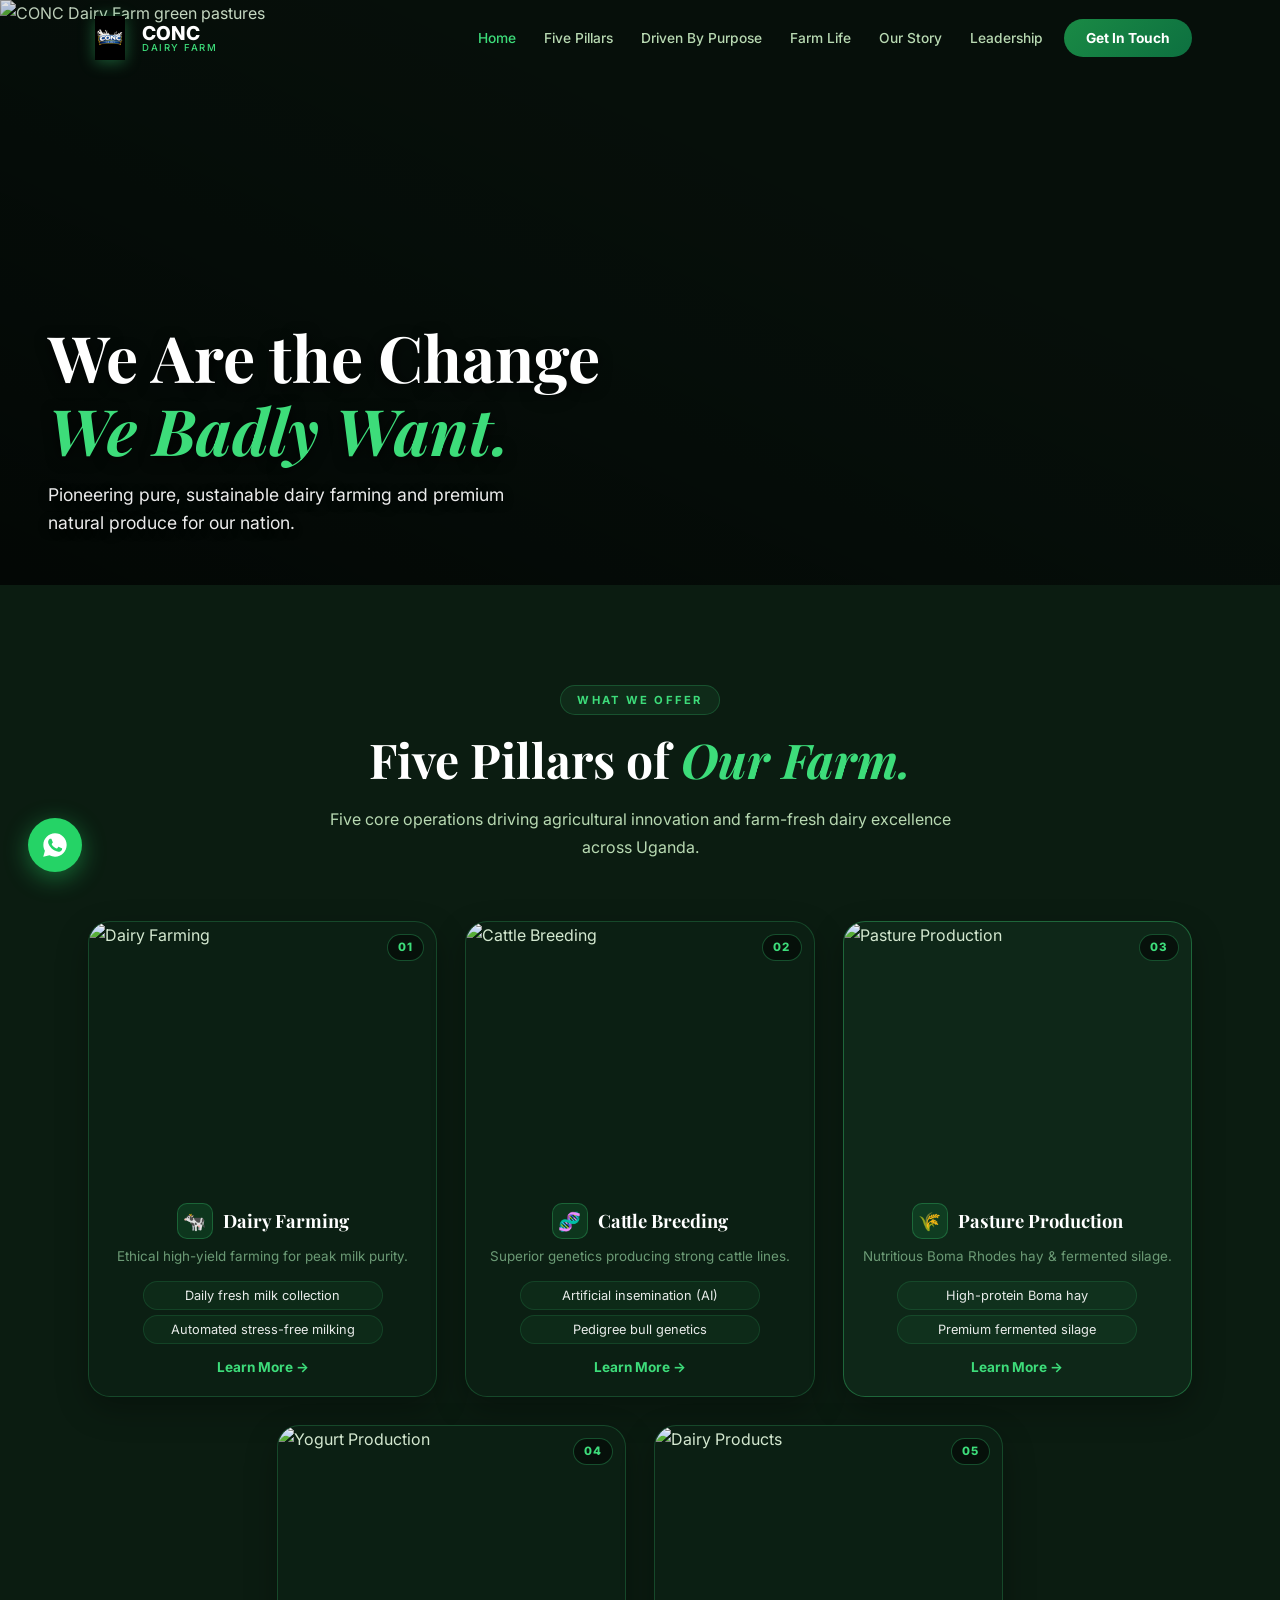
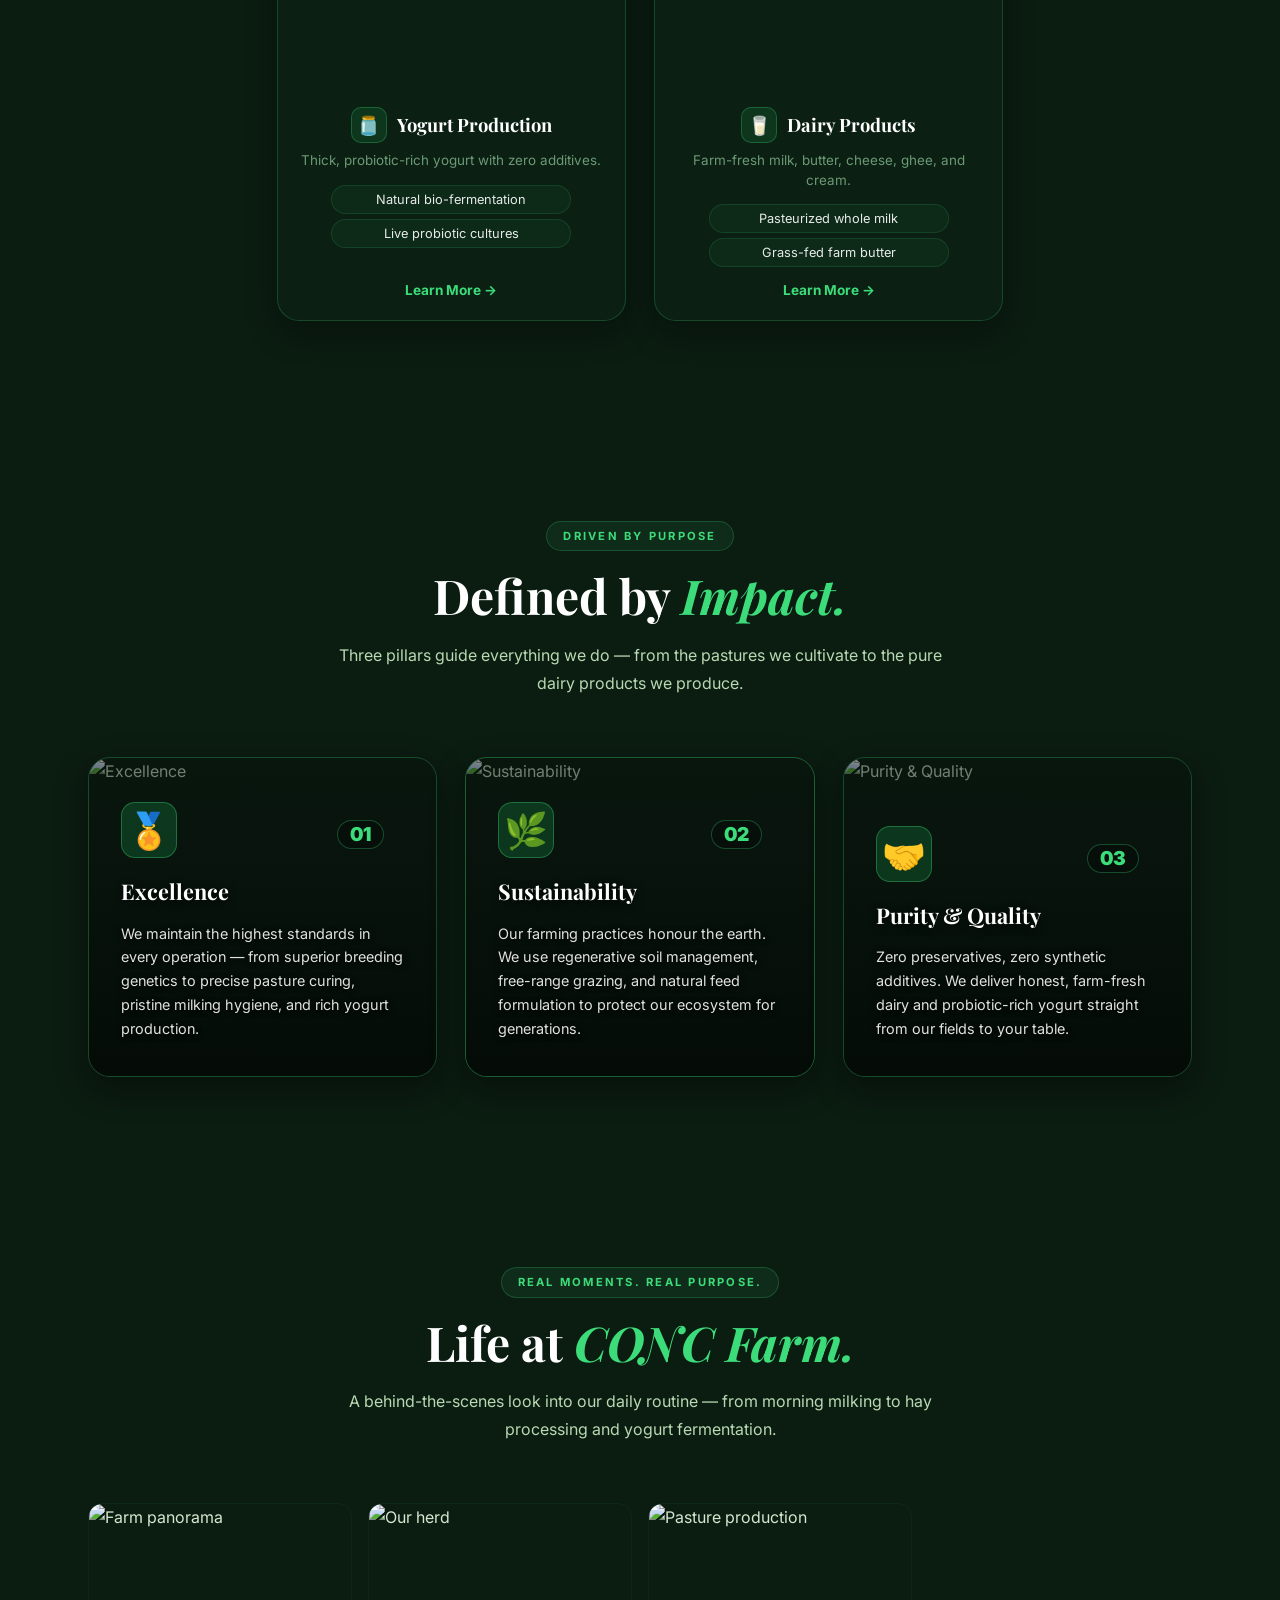
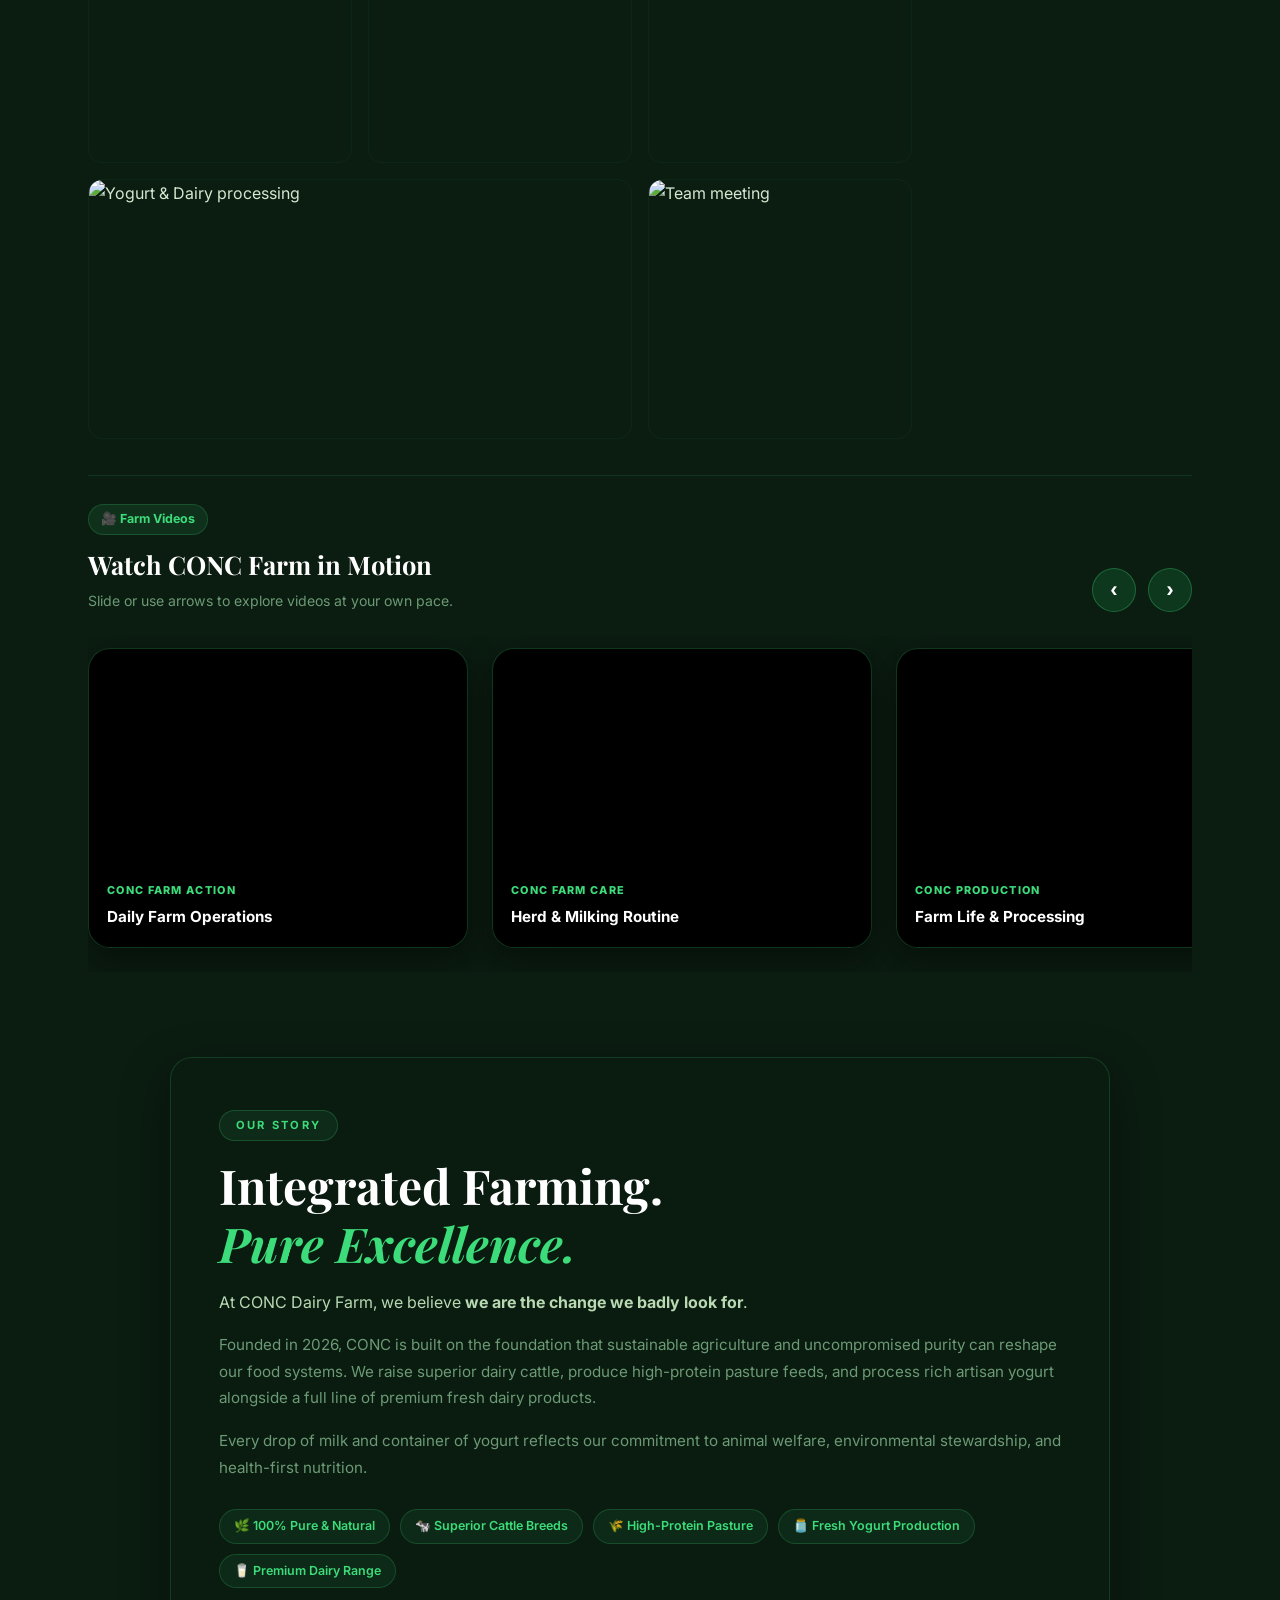
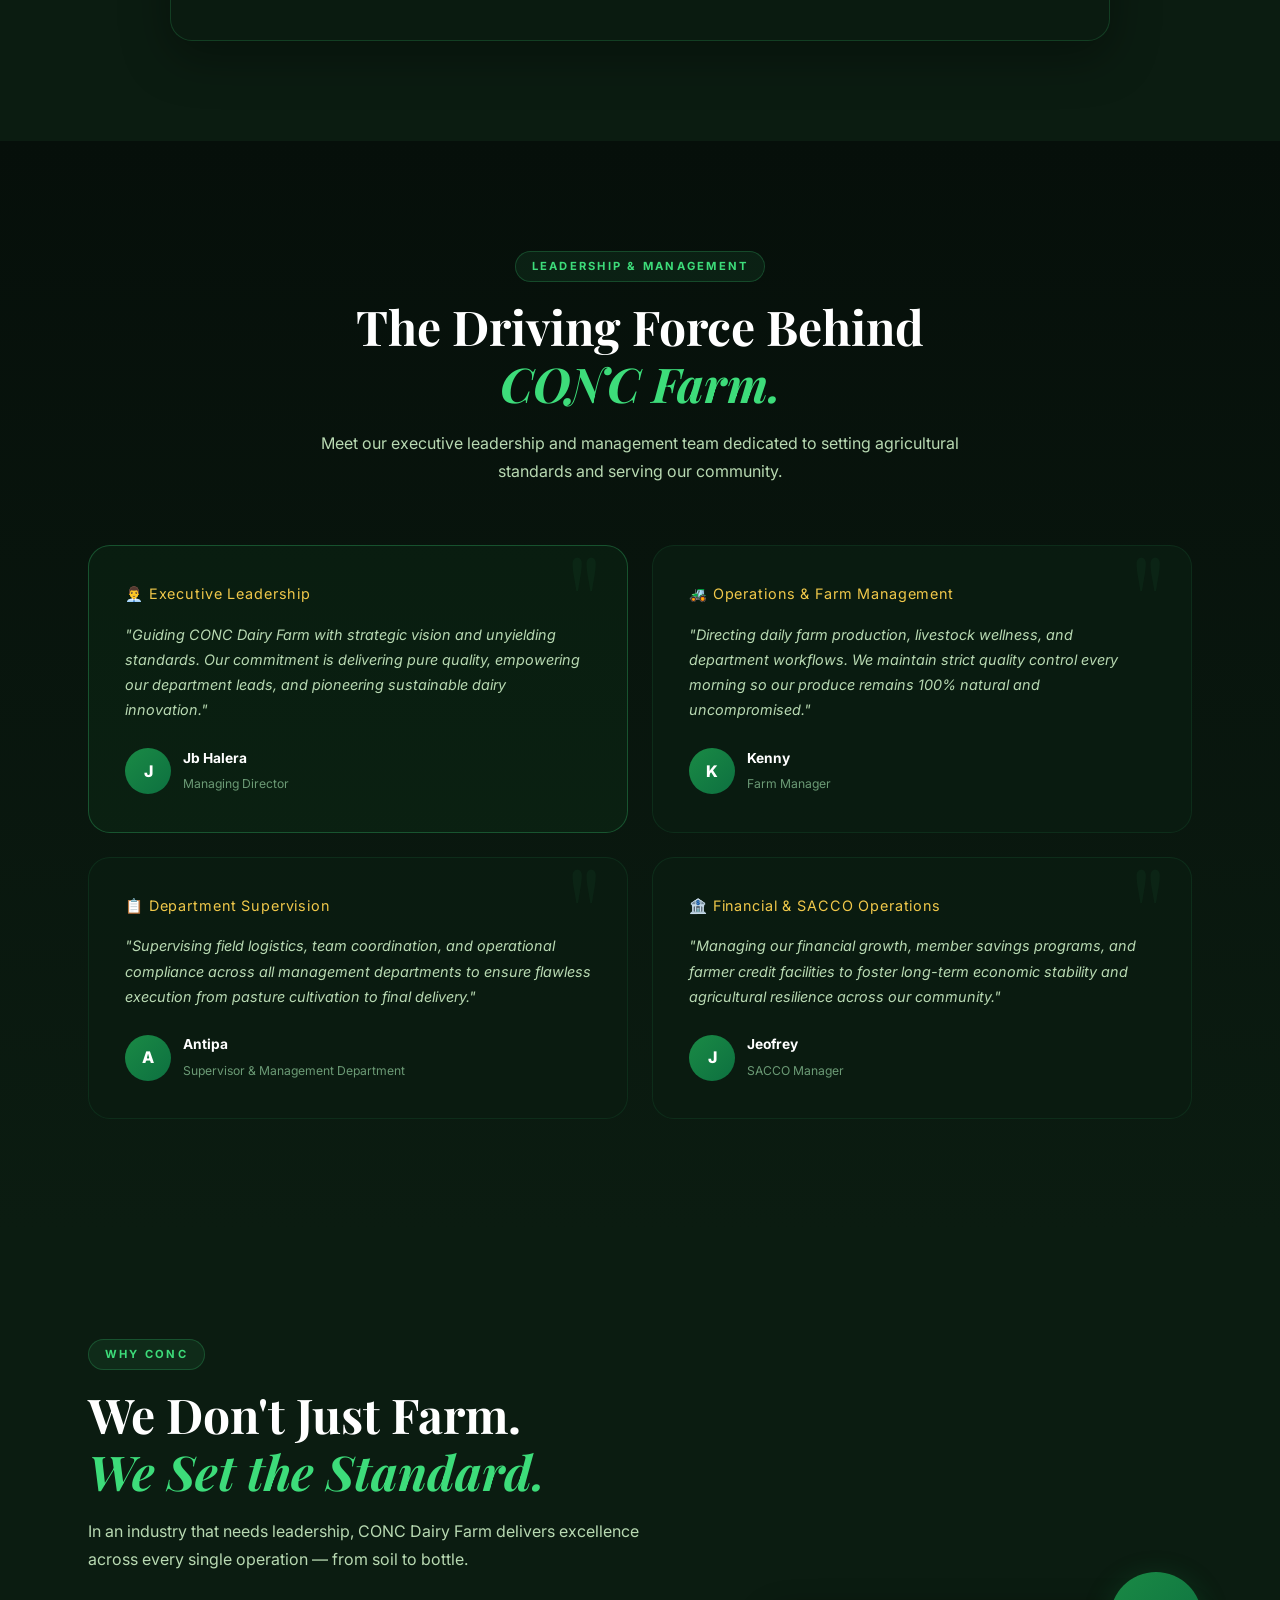
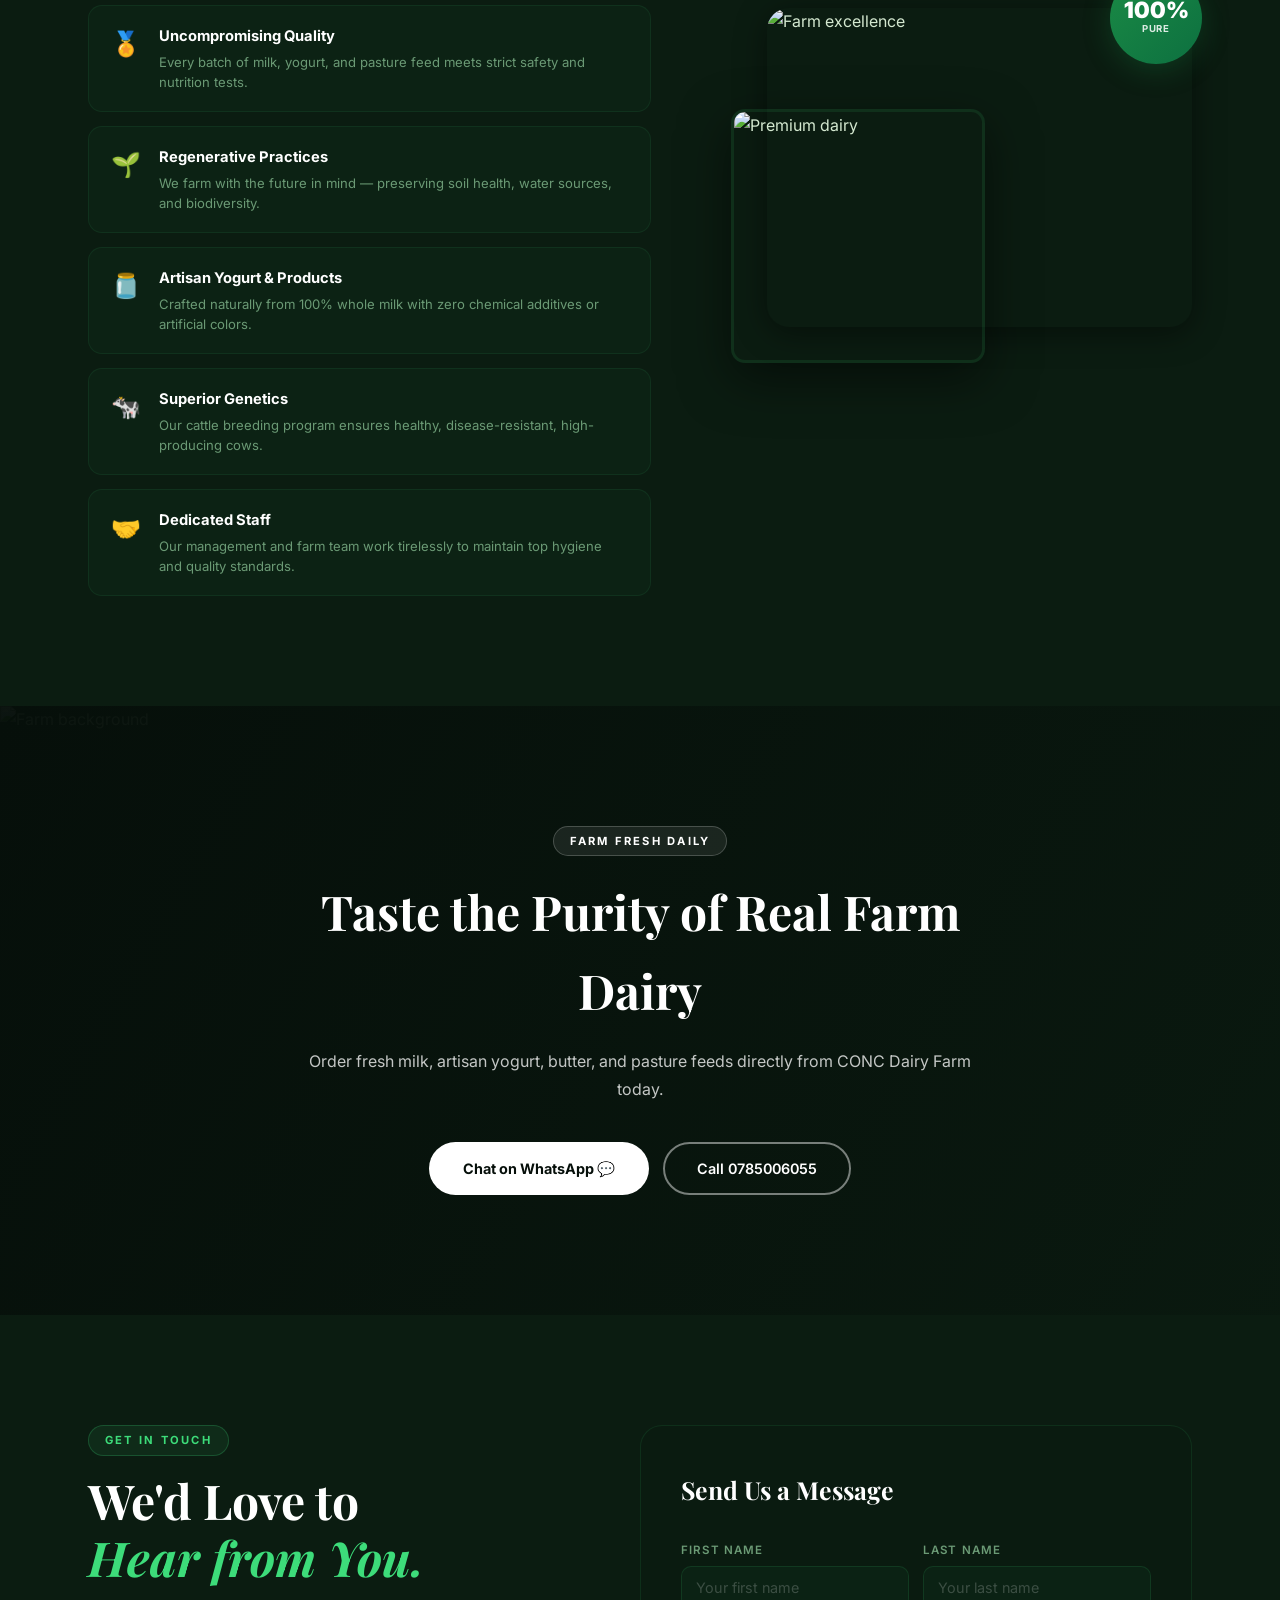
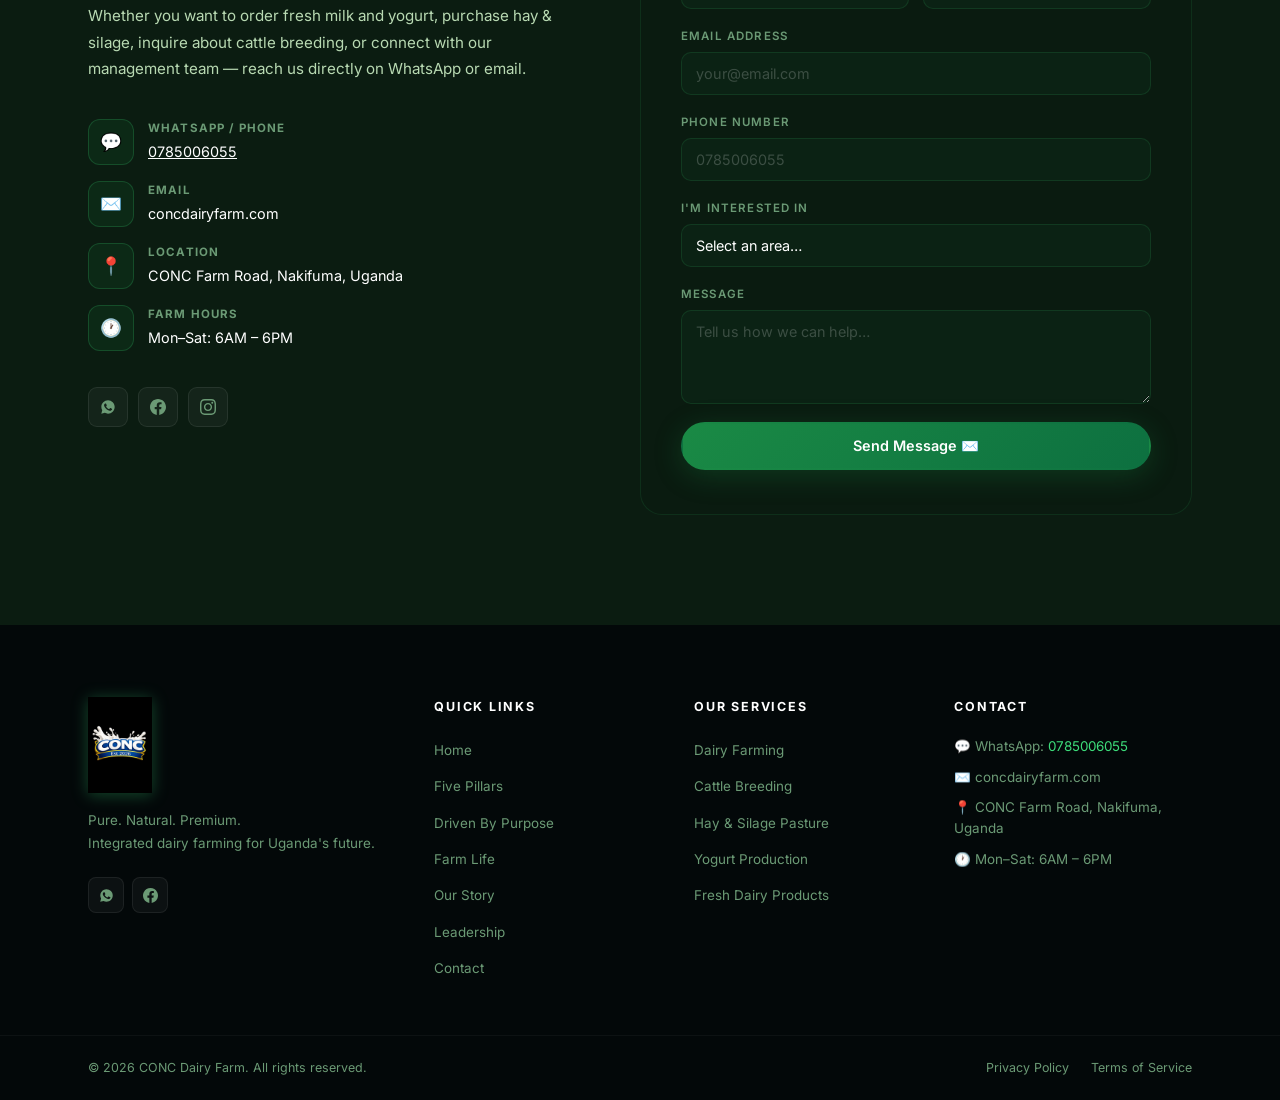
==== index.html @ 183fe00e "chore: optimize SEO metadata, expand structured data, and update favicon configurations" ====
<!DOCTYPE html>
<html lang="en">
<head>
  <meta charset="UTF-8" />
  <meta name="viewport" content="width=device-width, initial-scale=1.0" />
  <title>CONC Dairy Farm Uganda – Official Website | Pure, Natural &amp; Premium Dairy</title>
  <meta name="description" content="Official website of CONC Dairy Farm in Nakifuma, Uganda. Premier integrated dairy farm offering dairy farming, cattle breeding, Boma Rhodes hay &amp; silage pasture production, artisan yogurt, and fresh dairy products." />
  <meta name="keywords" content="CONC dairy farm, official website CONC dairy farm, Uganda dairy farm, cattle breeding Uganda, hay and silage Uganda, Boma Rhodes hay, artisan yogurt Uganda, fresh milk Uganda, Jb Halera, Vet Ken, Nakifuma Uganda" />
  <meta name="author" content="CONC Dairy Farm" />
  <meta name="robots" content="index, follow, max-image-preview:large" />
  <link rel="canonical" href="https://concdairyfarm.com/" />

  <!-- Open Graph / Social Media Preview -->
  <meta property="og:type" content="website" />
  <meta property="og:url" content="https://concdairyfarm.com/" />
  <meta property="og:title" content="CONC Dairy Farm Uganda – Official Website" />
  <meta property="og:description" content="Official website of CONC Dairy Farm in Nakifuma, Uganda. Sustainable dairy farming, cattle breeding, pasture production, artisan yogurt, and fresh dairy products." />
  <meta property="og:image" content="https://i.pinimg.com/1200x/4c/20/47/4c20474cfe87648e34e0ec321bacba11.jpg" />
  <meta property="og:site_name" content="CONC Dairy Farm Official Website" />
  <meta property="og:locale" content="en_US" />

  <!-- Twitter Card Data -->
  <meta name="twitter:card" content="summary_large_image" />
  <meta name="twitter:title" content="CONC Dairy Farm Uganda – Official Website" />
  <meta name="twitter:description" content="Official website of CONC Dairy Farm. Integrated dairy farming, breeding, hay &amp; silage pasture, artisan yogurt, and fresh dairy products in Uganda." />
  <meta name="twitter:image" content="https://i.pinimg.com/1200x/4c/20/47/4c20474cfe87648e34e0ec321bacba11.jpg" />

  <!-- Google Search Favicon Specifications -->
  <link rel="icon" type="image/png" sizes="192x192" href="https://concdairyfarm.com/favicon.png" />
  <link rel="icon" type="image/png" sizes="96x96" href="https://concdairyfarm.com/favicon.png" />
  <link rel="icon" type="image/png" sizes="48x48" href="https://concdairyfarm.com/favicon.png" />
  <link rel="icon" type="image/png" sizes="32x32" href="https://concdairyfarm.com/favicon.png" />
  <link rel="shortcut icon" type="image/png" href="https://concdairyfarm.com/favicon.png" />
  <link rel="apple-touch-icon" sizes="180x180" href="https://concdairyfarm.com/favicon.png" />

  <!-- Fonts & Styles -->
  <link rel="preconnect" href="https://fonts.googleapis.com" />
  <link rel="preconnect" href="https://fonts.gstatic.com" crossorigin />
  <link href="https://fonts.googleapis.com/css2?family=Inter:wght@300;400;500;600;700;800;900&family=Playfair+Display:ital,wght@0,400;0,600;0,700;1,400;1,600&display=swap" rel="stylesheet" />
  <link rel="stylesheet" href="style.css" />

  <!-- Schema.org JSON-LD Structured Data for Google Official Website & Knowledge Graph -->
  <script type="application/ld+json">
  {
    "@context": "https://schema.org",
    "@graph": [
      {
        "@type": "WebSite",
        "@id": "https://concdairyfarm.com/#website",
        "url": "https://concdairyfarm.com/",
        "name": "CONC Dairy Farm Official Website",
        "description": "Official standalone website of CONC Dairy Farm in Nakifuma, Uganda.",
        "publisher": {
          "@id": "https://concdairyfarm.com/#organization"
        }
      },
      {
        "@type": ["LocalBusiness", "AgriculturalBusiness"],
        "@id": "https://concdairyfarm.com/#organization",
        "name": "CONC Dairy Farm",
        "alternateName": ["CONC Farm", "CONC Dairy Farm Uganda"],
        "url": "https://concdairyfarm.com/",
        "logo": "https://concdairyfarm.com/favicon.png",
        "image": "https://i.pinimg.com/1200x/4c/20/47/4c20474cfe87648e34e0ec321bacba11.jpg",
        "telephone": "+256785006055",
        "email": "hello@concdairyfarm.com",
        "priceRange": "$$",
        "address": {
          "@type": "PostalAddress",
          "streetAddress": "CONC Farm Road, Nakifuma",
          "addressLocality": "Nakifuma",
          "addressRegion": "Mukono District",
          "addressCountry": "UG"
        },
        "geo": {
          "@type": "GeoCoordinates",
          "latitude": 0.5489,
          "longitude": 32.7844
        },
        "openingHoursSpecification": {
          "@type": "OpeningHoursSpecification",
          "dayOfWeek": [
            "Monday",
            "Tuesday",
            "Wednesday",
            "Thursday",
            "Friday",
            "Saturday"
          ],
          "opens": "06:00",
          "closes": "18:00"
        },
        "founder": {
          "@type": "Person",
          "name": "Jb Halera",
          "jobTitle": "Managing Director"
        },
        "employee": [
          {
            "@type": "Person",
            "name": "Kenny",
            "jobTitle": "Farm Manager & Lead Vet"
          },
          {
            "@type": "Person",
            "name": "Antipa",
            "jobTitle": "Supervisor & Management Department"
          },
          {
            "@type": "Person",
            "name": "Jeofrey",
            "jobTitle": "SACCO Manager"
          }
        ],
        "sameAs": [
          "https://wa.me/256785006055",
          "https://www.tiktok.com/@mrjbhalera"
        ],
        "description": "Official standalone website of CONC Dairy Farm in Nakifuma, Uganda. Offering dairy farming, cattle breeding, hay & silage pasture production, artisan yogurt production, and fresh dairy products."
      }
    ]
  }
  </script>

  <!-- Google Video Indexing Schema (VideoObject) -->
  <script type="application/ld+json">
  [
    {
      "@context": "https://schema.org",
      "@type": "VideoObject",
      "name": "CONC Dairy Farm Daily Operations",
      "description": "Watch live daily dairy farming, cattle milking, and pasture management at CONC Dairy Farm in Nakifuma, Uganda.",
      "thumbnailUrl": "https://i.pinimg.com/1200x/37/69/eb/3769eb4de21694bea4da4c54123359ff.jpg",
      "uploadDate": "2026-08-13T12:00:00+03:00",
      "contentUrl": "https://concdairyfarm.com/WhatsApp%20Video%202026-08-13%20at%203.50.42%20PM.mp4",
      "embedUrl": "https://concdairyfarm.com/#video-1",
      "publisher": {
        "@type": "Organization",
        "name": "CONC Dairy Farm",
        "logo": {
          "@type": "ImageObject",
          "url": "https://concdairyfarm.com/favicon.png"
        }
      }
    },
    {
      "@context": "https://schema.org",
      "@type": "VideoObject",
      "name": "CONC Dairy Farm Cattle Herd & Care",
      "description": "Cattle breeding, feeding routines, and animal health management live video at CONC Dairy Farm.",
      "thumbnailUrl": "https://i.pinimg.com/736x/65/21/c0/6521c05c369041906648e9a3425e6ad6.jpg",
      "uploadDate": "2026-08-13T12:00:00+03:00",
      "contentUrl": "https://concdairyfarm.com/WhatsApp%20Video%202026-08-13%20at%203.50.42%20PM%20(1).mp4",
      "embedUrl": "https://concdairyfarm.com/#video-2",
      "publisher": {
        "@type": "Organization",
        "name": "CONC Dairy Farm",
        "logo": {
          "@type": "ImageObject",
          "url": "https://concdairyfarm.com/favicon.png"
        }
      }
    },
    {
      "@context": "https://schema.org",
      "@type": "VideoObject",
      "name": "CONC Farm Life & Yogurt Processing",
      "description": "Fresh milk processing and artisan yogurt production video at CONC Dairy Farm.",
      "thumbnailUrl": "https://i.pinimg.com/1200x/96/69/89/966989c495b5a1953b71c80d98a94a0c.jpg",
      "uploadDate": "2026-08-13T12:00:00+03:00",
      "contentUrl": "https://concdairyfarm.com/WhatsApp%20Video%202026-08-13%20at%203.55.37%20PM.mp4",
      "embedUrl": "https://concdairyfarm.com/#video-3",
      "publisher": {
        "@type": "Organization",
        "name": "CONC Dairy Farm",
        "logo": {
          "@type": "ImageObject",
          "url": "https://concdairyfarm.com/favicon.png"
        }
      }
    }
  ]
  </script>
</head>
<body>

  <!-- ======================================================
       NAVIGATION
       ====================================================== -->
  <nav class="navbar" id="navbar">
    <div class="nav-wrap">
      <a href="#home" class="nav-brand" id="nav-logo">
        <img src="favicon.png" alt="CONC Dairy Farm Logo" />
        <div class="nav-brand-text">
          <span class="nav-brand-name">CONC</span>
          <span class="nav-brand-sub">Dairy Farm</span>
        </div>
      </a>
      <div class="nav-menu" id="nav-menu">
        <a href="#home"       class="nav-link" id="nav-home">Home</a>
        <a href="#services"   class="nav-link" id="nav-services">Five Pillars</a>
        <a href="#mission"    class="nav-link" id="nav-mission">Driven By Purpose</a>
        <a href="#activities" class="nav-link" id="nav-activities">Farm Life</a>
        <a href="#about"      class="nav-link" id="nav-about">Our Story</a>
        <a href="#team"       class="nav-link" id="nav-team">Leadership</a>
        <a href="#contact"    class="nav-link nav-cta" id="nav-contact">Get In Touch</a>
      </div>
      <button class="hamburger" id="hamburger" aria-label="Toggle menu">
        <span></span><span></span><span></span>
      </button>
    </div>
  </nav>

  <!-- ======================================================
       HERO – Single Clear Image
       ====================================================== -->
  <section class="hero" id="home">
    <img class="c-img" src="https://i.pinimg.com/1200x/4c/20/47/4c20474cfe87648e34e0ec321bacba11.jpg" alt="CONC Dairy Farm green pastures" />
    <div class="c-overlay"></div>
    <div class="c-content">
      <h1 class="c-title">We Are the Change<br /><em>We Badly Want.</em></h1>
      <p class="c-sub">Pioneering pure, sustainable dairy farming and premium natural produce for our nation.</p>
    </div>
  </section>

  <!-- ======================================================
       1. FIVE PILLARS OF OUR FARM (Services - Concise Words)
       ====================================================== -->
  <section class="services-sec" id="services">
    <div class="container">
      <div class="sec-header fade-in">
        <span class="tag">What We Offer</span>
        <h2 class="h2">Five Pillars of <em>Our Farm.</em></h2>
        <p class="lead">Five core operations driving agricultural innovation and farm-fresh dairy excellence across Uganda.</p>
      </div>
      <div class="services-grid">

        <!-- Service 1: Dairy Farming -->
        <div class="srv-card fade-in d1" id="srv-dairy">
          <div class="card-img-header">
            <img src="https://i.pinimg.com/1200x/37/69/eb/3769eb4de21694bea4da4c54123359ff.jpg" alt="Dairy Farming" />
            <span class="srv-num-badge">01</span>
          </div>
          <div class="card-body-content">
            <div class="srv-header">
              <div class="srv-icon-wrap"><span class="srv-icon">🐄</span></div>
              <h3>Dairy Farming</h3>
            </div>
            <p>Ethical high-yield farming for peak milk purity.</p>
            <ul class="srv-list">
              <li>Daily fresh milk collection</li>
              <li>Automated stress-free milking</li>
            </ul>
            <a href="#contact" class="srv-link" id="srv-dairy-link">Learn More →</a>
          </div>
        </div>

        <!-- Service 2: Breeding -->
        <div class="srv-card fade-in d2" id="srv-breeding">
          <div class="card-img-header">
            <img src="https://i.pinimg.com/736x/65/21/c0/6521c05c369041906648e9a3425e6ad6.jpg" alt="Cattle Breeding" />
            <span class="srv-num-badge">02</span>
          </div>
          <div class="card-body-content">
            <div class="srv-header">
              <div class="srv-icon-wrap"><span class="srv-icon">🧬</span></div>
              <h3>Cattle Breeding</h3>
            </div>
            <p>Superior genetics producing strong cattle lines.</p>
            <ul class="srv-list">
              <li>Artificial insemination (AI)</li>
              <li>Pedigree bull genetics</li>
            </ul>
            <a href="#contact" class="srv-link" id="srv-breed-link">Learn More →</a>
          </div>
        </div>

        <!-- Service 3: Pasture (Hay & Silage) -->
        <div class="srv-card feat fade-in d3" id="srv-pasture">
          <div class="card-img-header">
            <img src="https://i.pinimg.com/736x/35/ac/0a/35ac0a91cf0ed41120e57b451a88a6d6.jpg" alt="Pasture Production" />
            <span class="srv-num-badge">03</span>
          </div>
          <div class="card-body-content">
            <div class="srv-header">
              <div class="srv-icon-wrap"><span class="srv-icon">🌾</span></div>
              <h3>Pasture Production</h3>
            </div>
            <p>Nutritious Boma Rhodes hay &amp; fermented silage.</p>
            <ul class="srv-list">
              <li>High-protein Boma hay</li>
              <li>Premium fermented silage</li>
            </ul>
            <a href="#contact" class="srv-link" id="srv-pasture-link">Learn More →</a>
          </div>
        </div>

        <!-- Service 4: Yogurt Production -->
        <div class="srv-card fade-in d4" id="srv-yogurt">
          <div class="card-img-header">
            <img src="https://i.pinimg.com/1200x/96/69/89/966989c495b5a1953b71c80d98a94a0c.jpg" alt="Yogurt Production" />
            <span class="srv-num-badge">04</span>
          </div>
          <div class="card-body-content">
            <div class="srv-header">
              <div class="srv-icon-wrap"><span class="srv-icon">🫙</span></div>
              <h3>Yogurt Production</h3>
            </div>
            <p>Thick, probiotic-rich yogurt with zero additives.</p>
            <ul class="srv-list">
              <li>Natural bio-fermentation</li>
              <li>Live probiotic cultures</li>
            </ul>
            <a href="#contact" class="srv-link" id="srv-yogurt-link">Learn More →</a>
          </div>
        </div>

        <!-- Service 5: Fresh Dairy Products -->
        <div class="srv-card fade-in d5" id="srv-products">
          <div class="card-img-header">
            <img src="https://i.pinimg.com/1200x/25/6e/38/256e383a60e1a51d087cf5a3739f2074.jpg" alt="Dairy Products" />
            <span class="srv-num-badge">05</span>
          </div>
          <div class="card-body-content">
            <div class="srv-header">
              <div class="srv-icon-wrap"><span class="srv-icon">🥛</span></div>
              <h3>Dairy Products</h3>
            </div>
            <p>Farm-fresh milk, butter, cheese, ghee, and cream.</p>
            <ul class="srv-list">
              <li>Pasteurized whole milk</li>
              <li>Grass-fed farm butter</li>
            </ul>
            <a href="#contact" class="srv-link" id="srv-products-link">Learn More →</a>
          </div>
        </div>

      </div>
    </div>
  </section>

  <!-- ======================================================
       2. DRIVEN BY PURPOSE (Mission - Background Images & Clear Text On Them)
       ====================================================== -->
  <section class="mission-sec" id="mission">
    <div class="container">
      <div class="sec-header fade-in">
        <span class="tag">Driven by Purpose</span>
        <h2 class="h2">Defined by <em>Impact.</em></h2>
        <p class="lead">Three pillars guide everything we do — from the pastures we cultivate to the pure dairy products we produce.</p>
      </div>
      <div class="pillars-grid">

        <div class="pillar-card fade-in d1" id="pillar-excellence">
          <img class="card-bg" src="https://i.pinimg.com/1200x/37/69/eb/3769eb4de21694bea4da4c54123359ff.jpg" alt="Excellence" />
          <div class="card-dim"></div>
          <div class="card-body">
            <div class="pillar-num">01</div>
            <div class="pillar-icon">🏅</div>
            <h3>Excellence</h3>
            <p>We maintain the highest standards in every operation — from superior breeding genetics to precise pasture curing, pristine milking hygiene, and rich yogurt production.</p>
          </div>
        </div>

        <div class="pillar-card feat fade-in d2" id="pillar-sustainability">
          <img class="card-bg" src="https://i.pinimg.com/736x/35/ac/0a/35ac0a91cf0ed41120e57b451a88a6d6.jpg" alt="Sustainability" />
          <div class="card-dim"></div>
          <div class="card-body">
            <div class="pillar-num">02</div>
            <div class="pillar-icon">🌿</div>
            <h3>Sustainability</h3>
            <p>Our farming practices honour the earth. We use regenerative soil management, free-range grazing, and natural feed formulation to protect our ecosystem for generations.</p>
          </div>
        </div>

        <div class="pillar-card fade-in d3" id="pillar-community">
          <img class="card-bg" src="https://i.pinimg.com/736x/3f/59/4d/3f594ded713b50be886e5ce18cfc3866.jpg" alt="Purity & Quality" />
          <div class="card-dim"></div>
          <div class="card-body">
            <div class="pillar-num">03</div>
            <div class="pillar-icon">🤝</div>
            <h3>Purity &amp; Quality</h3>
            <p>Zero preservatives, zero synthetic additives. We deliver honest, farm-fresh dairy and probiotic-rich yogurt straight from our fields to your table.</p>
          </div>
        </div>

      </div>
    </div>
  </section>

  <!-- ======================================================
       3. FARM ACTIVITIES & VIDEO CAROUSEL (Life at CONC Dairy Farm)
       ====================================================== -->
  <section class="activities-sec" id="activities">
    <div class="container">
      <div class="sec-header fade-in">
        <span class="tag">Real Moments. Real Purpose.</span>
        <h2 class="h2">Life at <em>CONC Farm.</em></h2>
        <p class="lead">A behind-the-scenes look into our daily routine — from morning milking to hay processing and yogurt fermentation.</p>
      </div>

      <!-- Image Grid -->
      <div class="activities-grid">
        <div class="act-item act-tall fade-in d1" id="act-1">
          <img src="https://i.pinimg.com/1200x/37/69/eb/3769eb4de21694bea4da4c54123359ff.jpg" alt="Farm panorama" />
          <div class="act-over">
            <span class="act-tag">Daily Milking Operations</span>
            <p>Over 150+ cattle milked daily using modern, stress-free milking systems.</p>
          </div>
        </div>

        <div class="act-item fade-in d2" id="act-2">
          <img src="https://i.pinimg.com/736x/65/21/c0/6521c05c369041906648e9a3425e6ad6.jpg" alt="Our herd" />
          <div class="act-over">
            <span class="act-tag">Breeding &amp; Herd Care</span>
            <p>Selective breeding that improves milk yields across every generation.</p>
          </div>
        </div>

        <div class="act-item fade-in d3" id="act-3">
          <img src="https://i.pinimg.com/736x/35/ac/0a/35ac0a91cf0ed41120e57b451a88a6d6.jpg" alt="Pasture production" />
          <div class="act-over">
            <span class="act-tag">Hay &amp; Silage Harvest</span>
            <p>Seasonal harvesting and baling of high-protein pasture feeds.</p>
          </div>
        </div>

        <div class="act-item act-wide fade-in d4" id="act-4">
          <img src="https://i.pinimg.com/736x/3f/59/4d/3f594ded713b50be886e5ce18cfc3866.jpg" alt="Yogurt & Dairy processing" />
          <div class="act-over">
            <span class="act-tag">Yogurt &amp; Dairy Processing</span>
            <p>Artisan bio-fermentation and strict quality control for all our dairy products.</p>
          </div>
        </div>

        <div class="act-item fade-in d2" id="act-5">
          <img src="https://i.pinimg.com/1200x/c9/03/cf/c903cf0d105d1bcf38bfa5fb323274df.jpg" alt="Team meeting" />
          <div class="act-over">
            <span class="act-tag">Farm Staff Routine</span>
            <p>Our dedicated team collaborating daily to maintain world-class standards.</p>
          </div>
        </div>
      </div>

      <!-- Sideways Video Carousel (Manual Slide & Arrow Buttons) -->
      <div class="video-carousel-wrap fade-in">
        <div class="v-sec-header">
          <div>
            <span class="v-tag">🎥 Farm Videos</span>
            <h3 class="v-title">Watch CONC Farm in Motion</h3>
            <p class="v-sub">Slide or use arrows to explore videos at your own pace.</p>
          </div>
          <div class="v-nav-btns">
            <button class="v-nav-btn" id="v-prev-btn" aria-label="Previous video">‹</button>
            <button class="v-nav-btn" id="v-next-btn" aria-label="Next video">›</button>
          </div>
        </div>
        
        <div class="video-track-container" id="video-track-container">
          <div class="video-track" id="video-track">
            
            <div class="v-card" id="video-1" itemscope itemtype="https://schema.org/VideoObject">
              <meta itemprop="name" content="CONC Dairy Farm Daily Operations" />
              <meta itemprop="description" content="Watch live daily dairy farming, cattle milking, and pasture management at CONC Dairy Farm in Nakifuma, Uganda." />
              <meta itemprop="uploadDate" content="2026-08-13T12:00:00+03:00" />
              <meta itemprop="thumbnailUrl" content="https://i.pinimg.com/1200x/37/69/eb/3769eb4de21694bea4da4c54123359ff.jpg" />
              <meta itemprop="contentUrl" content="https://concdairyfarm.com/WhatsApp%20Video%202026-08-13%20at%203.50.42%20PM.mp4" />
              <video class="farm-video" src="WhatsApp Video 2026-08-13 at 3.50.42 PM.mp4" poster="https://i.pinimg.com/1200x/37/69/eb/3769eb4de21694bea4da4c54123359ff.jpg" autoplay muted loop playsinline preload="auto"></video>
              <div class="v-card-info">
                <span class="v-badge">CONC Farm Action</span>
                <h4 itemprop="name">Daily Farm Operations</h4>
              </div>
            </div>

            <div class="v-card" id="video-2" itemscope itemtype="https://schema.org/VideoObject">
              <meta itemprop="name" content="CONC Dairy Farm Cattle Herd &amp; Care" />
              <meta itemprop="description" content="Cattle breeding, feeding routines, and animal care live video footage at CONC Dairy Farm." />
              <meta itemprop="uploadDate" content="2026-08-13T12:00:00+03:00" />
              <meta itemprop="thumbnailUrl" content="https://i.pinimg.com/736x/65/21/c0/6521c05c369041906648e9a3425e6ad6.jpg" />
              <meta itemprop="contentUrl" content="https://concdairyfarm.com/WhatsApp%20Video%202026-08-13%20at%203.50.42%20PM%20(1).mp4" />
              <video class="farm-video" src="WhatsApp Video 2026-08-13 at 3.50.42 PM (1).mp4" poster="https://i.pinimg.com/736x/65/21/c0/6521c05c369041906648e9a3425e6ad6.jpg" autoplay muted loop playsinline preload="auto"></video>
              <div class="v-card-info">
                <span class="v-badge">CONC Farm Care</span>
                <h4 itemprop="name">Herd &amp; Milking Routine</h4>
              </div>
            </div>

            <div class="v-card" id="video-3" itemscope itemtype="https://schema.org/VideoObject">
              <meta itemprop="name" content="CONC Farm Life &amp; Yogurt Processing" />
              <meta itemprop="description" content="Fresh milk processing and artisan yogurt production video at CONC Dairy Farm." />
              <meta itemprop="uploadDate" content="2026-08-13T12:00:00+03:00" />
              <meta itemprop="thumbnailUrl" content="https://i.pinimg.com/1200x/96/69/89/966989c495b5a1953b71c80d98a94a0c.jpg" />
              <meta itemprop="contentUrl" content="https://concdairyfarm.com/WhatsApp%20Video%202026-08-13%20at%203.55.37%20PM.mp4" />
              <video class="farm-video" src="WhatsApp Video 2026-08-13 at 3.55.37 PM.mp4" poster="https://i.pinimg.com/1200x/96/69/89/966989c495b5a1953b71c80d98a94a0c.jpg" autoplay muted loop playsinline preload="auto"></video>
              <div class="v-card-info">
                <span class="v-badge">CONC Production</span>
                <h4 itemprop="name">Farm Life &amp; Processing</h4>
              </div>
            </div>

          </div>
        </div>
      </div>

    </div>
  </section>

  <!-- ======================================================
       4. OUR STORY (Placed directly before Leadership Articles)
       ====================================================== -->
  <section class="about" id="about">
    <div class="container">
      <div class="about-card-wrap fade-in">
        <div class="about-text-full">
          <span class="tag">Our Story</span>
          <h2 class="h2">Integrated Farming.<br /><em>Pure Excellence.</em></h2>
          <p class="lead" style="margin-bottom:16px;">At CONC Dairy Farm, we believe <strong>we are the change we badly look for</strong>.</p>
          <p class="about-body muted">Founded in 2026, CONC is built on the foundation that sustainable agriculture and uncompromised purity can reshape our food systems. We raise superior dairy cattle, produce high-protein pasture feeds, and process rich artisan yogurt alongside a full line of premium fresh dairy products.</p>
          <p class="about-body muted" style="margin-top:12px;">Every drop of milk and container of yogurt reflects our commitment to animal welfare, environmental stewardship, and health-first nutrition.</p>
          <div class="pills">
            <span class="pill">🌿 100% Pure &amp; Natural</span>
            <span class="pill">🐄 Superior Cattle Breeds</span>
            <span class="pill">🌾 High-Protein Pasture</span>
            <span class="pill">🫙 Fresh Yogurt Production</span>
            <span class="pill">🥛 Premium Dairy Range</span>
          </div>
        </div>
      </div>
    </div>
  </section>

  <!-- ======================================================
       5. LEADERSHIP & MANAGEMENT SPOTLIGHT (The Articles)
       ====================================================== -->
  <section class="testi-sec" id="team">
    <div class="container">
      <div class="sec-header fade-in">
        <span class="tag">Leadership &amp; Management</span>
        <h2 class="h2">The Driving Force Behind <em>CONC Farm.</em></h2>
        <p class="lead">Meet our executive leadership and management team dedicated to setting agricultural standards and serving our community.</p>
      </div>
      <div class="testi-grid">
        
        <div class="t-card feat fade-in d1" id="tc-1">
          <div class="t-stars">👨‍💼 Executive Leadership</div>
          <p class="t-text">"Guiding CONC Dairy Farm with strategic vision and unyielding standards. Our commitment is delivering pure quality, empowering our department leads, and pioneering sustainable dairy innovation."</p>
          <div class="t-auth">
            <div class="t-av">J</div>
            <div class="t-info"><strong>Jb Halera</strong><span>Managing Director</span></div>
          </div>
        </div>

        <div class="t-card fade-in d2" id="tc-2">
          <div class="t-stars">🚜 Operations &amp; Farm Management</div>
          <p class="t-text">"Directing daily farm production, livestock wellness, and department workflows. We maintain strict quality control every morning so our produce remains 100% natural and uncompromised."</p>
          <div class="t-auth">
            <div class="t-av">K</div>
            <div class="t-info"><strong>Kenny</strong><span>Farm Manager</span></div>
          </div>
        </div>

        <div class="t-card fade-in d3" id="tc-3">
          <div class="t-stars">📋 Department Supervision</div>
          <p class="t-text">"Supervising field logistics, team coordination, and operational compliance across all management departments to ensure flawless execution from pasture cultivation to final delivery."</p>
          <div class="t-auth">
            <div class="t-av">A</div>
            <div class="t-info"><strong>Antipa</strong><span>Supervisor &amp; Management Department</span></div>
          </div>
        </div>

        <div class="t-card fade-in d4" id="tc-4">
          <div class="t-stars">🏦 Financial &amp; SACCO Operations</div>
          <p class="t-text">"Managing our financial growth, member savings programs, and farmer credit facilities to foster long-term economic stability and agricultural resilience across our community."</p>
          <div class="t-auth">
            <div class="t-av">J</div>
            <div class="t-info"><strong>Jeofrey</strong><span>SACCO Manager</span></div>
          </div>
        </div>

      </div>
    </div>
  </section>

  <!-- ======================================================
       6. WHY US
       ====================================================== -->
  <section class="why-sec" id="why">
    <div class="container">
      <div class="why-grid">

        <div class="slide-left" id="why-txt">
          <span class="tag">Why CONC</span>
          <h2 class="h2">We Don't Just Farm.<br /><em>We Set the Standard.</em></h2>
          <p class="lead">In an industry that needs leadership, CONC Dairy Farm delivers excellence across every single operation — from soil to bottle.</p>
          <div class="why-points">
            <div class="why-pt" id="wp-1">
              <div class="wp-ico">🏅</div>
              <div class="wp-txt"><h4>Uncompromising Quality</h4><p>Every batch of milk, yogurt, and pasture feed meets strict safety and nutrition tests.</p></div>
            </div>
            <div class="why-pt" id="wp-2">
              <div class="wp-ico">🌱</div>
              <div class="wp-txt"><h4>Regenerative Practices</h4><p>We farm with the future in mind — preserving soil health, water sources, and biodiversity.</p></div>
            </div>
            <div class="why-pt" id="wp-3">
              <div class="wp-ico">🫙</div>
              <div class="wp-txt"><h4>Artisan Yogurt &amp; Products</h4><p>Crafted naturally from 100% whole milk with zero chemical additives or artificial colors.</p></div>
            </div>
            <div class="why-pt" id="wp-4">
              <div class="wp-ico">🐄</div>
              <div class="wp-txt"><h4>Superior Genetics</h4><p>Our cattle breeding program ensures healthy, disease-resistant, high-producing cows.</p></div>
            </div>
            <div class="why-pt" id="wp-5">
              <div class="wp-ico">🤝</div>
              <div class="wp-txt"><h4>Dedicated Staff</h4><p>Our management and farm team work tirelessly to maintain top hygiene and quality standards.</p></div>
            </div>
          </div>
        </div>

        <div class="why-visual slide-right" id="why-vis">
          <div class="wi-badge">
            <span class="num">100%</span>
            <span class="lbl">Pure</span>
          </div>
          <img class="wi-top" src="https://i.pinimg.com/736x/3f/59/4d/3f594ded713b50be886e5ce18cfc3866.jpg" alt="Farm excellence" />
          <img class="wi-bot" src="https://i.pinimg.com/1200x/c9/03/cf/c903cf0d105d1bcf38bfa5fb323274df.jpg" alt="Premium dairy" />
        </div>

      </div>
    </div>
  </section>

  <!-- ======================================================
       7. CTA BANNER
       ====================================================== -->
  <section class="cta-sec" id="cta">
    <div class="cta-bg">
      <img src="https://i.pinimg.com/736x/65/21/c0/6521c05c369041906648e9a3425e6ad6.jpg" alt="Farm background" />
      <div class="cta-dim"></div>
    </div>
    <div class="container">
      <div class="cta-inner fade-in">
        <span class="tag lite">Farm Fresh Daily</span>
        <h2 class="cta-title">Taste the Purity of Real Farm Dairy</h2>
        <p class="cta-sub">Order fresh milk, artisan yogurt, butter, and pasture feeds directly from CONC Dairy Farm today.</p>
        <div class="cta-btns">
          <a href="https://wa.me/256785006055?text=Hello%20CONC%20Dairy%20Farm,%20I%20would%20like%20to%20make%20an%20inquiry." target="_blank" rel="noopener" class="btn btn-white" id="cta-join">Chat on WhatsApp 💬</a>
          <a href="tel:0785006055" class="btn btn-outline-w" id="cta-call">Call 0785006055</a>
        </div>
      </div>
    </div>
  </section>

  <!-- ======================================================
       8. CONTACT
       ====================================================== -->
  <section class="contact-sec" id="contact">
    <div class="container">
      <div class="contact-grid">

        <div class="slide-left" id="contact-info">
          <span class="tag">Get In Touch</span>
          <h2 class="h2">We'd Love to<br /><em>Hear from You.</em></h2>
          <p class="contact-intro">Whether you want to order fresh milk and yogurt, purchase hay &amp; silage, inquire about cattle breeding, or connect with our management team — reach us directly on WhatsApp or email.</p>
          <div class="c-details">
            <div class="c-detail" id="cd-phone">
              <div class="c-ico">💬</div>
              <div class="c-ico-txt">
                <strong>WhatsApp / Phone</strong>
                <span><a href="https://wa.me/256785006055?text=Hello%20CONC%20Dairy%20Farm" target="_blank" rel="noopener" style="color:#fff;text-decoration:underline;">0785006055</a></span>
              </div>
            </div>
            <div class="c-detail" id="cd-email">
              <div class="c-ico">✉️</div>
              <div class="c-ico-txt">
                <strong>Email</strong>
                <span><a href="mailto:hello@concdairyfarm.com" style="color:#fff;">concdairyfarm.com</a></span>
              </div>
            </div>
            <div class="c-detail" id="cd-location">
              <div class="c-ico">📍</div>
              <div class="c-ico-txt"><strong>Location</strong><span>CONC Farm Road, Nakifuma, Uganda</span></div>
            </div>
            <div class="c-detail" id="cd-hours">
              <div class="c-ico">🕐</div>
              <div class="c-ico-txt"><strong>Farm Hours</strong><span>Mon–Sat: 6AM – 6PM</span></div>
            </div>
          </div>
          <div class="socials">
            <a href="https://wa.me/256785006055?text=Hello%20CONC%20Dairy%20Farm" target="_blank" rel="noopener" class="s-link" id="soc-wa" aria-label="WhatsApp">
              <svg viewBox="0 0 24 24" fill="currentColor"><path d="M12.012 2c-5.506 0-9.989 4.478-9.99 9.984 0 1.76.459 3.477 1.332 4.992l-1.415 5.17 5.291-1.387c1.453.792 3.097 1.21 4.777 1.21h.005c5.506 0 9.99-4.478 9.99-9.985 0-2.667-1.039-5.176-2.927-7.062A9.925 9.925 0 0 0 12.012 2zm5.836 14.28c-.244.687-1.228 1.309-1.996 1.472-.527.112-1.214.202-3.528-.756-2.96-1.225-4.864-4.242-5.012-4.44-.147-.197-1.206-1.605-1.206-3.062 0-1.456.762-2.173 1.033-2.467.272-.294.593-.367.791-.367.198 0 .396.002.569.01.184.009.431-.07.674.514.244.588.835 2.039.908 2.186.074.148.123.32.025.516-.098.196-.147.319-.294.491-.148.173-.31.387-.442.521-.148.147-.302.308-.13.603.172.295.766 1.266 1.644 2.048 1.129 1.004 2.081 1.316 2.376 1.463.295.147.468.123.64-.074.173-.197.74-.859.937-1.154.197-.295.394-.246.666-.147.271.098 1.722.812 2.017.959.295.148.492.222.566.345.074.123.074.713-.17 1.401z"/></svg>
            </a>
            <a href="#" class="s-link" id="soc-fb" aria-label="Facebook">
              <svg viewBox="0 0 24 24" fill="currentColor"><path d="M24 12.073c0-6.627-5.373-12-12-12s-12 5.373-12 12c0 5.99 4.388 10.954 10.125 11.854v-8.385H7.078v-3.47h3.047V9.43c0-3.007 1.792-4.669 4.533-4.669 1.312 0 2.686.235 2.686.235v2.953H15.83c-1.491 0-1.956.925-1.956 1.874v2.25h3.328l-.532 3.47h-2.796v8.385C19.612 23.027 24 18.062 24 12.073z"/></svg>
            </a>
            <a href="#" class="s-link" id="soc-ig" aria-label="Instagram">
              <svg viewBox="0 0 24 24" fill="currentColor"><path d="M12 2.163c3.204 0 3.584.012 4.85.07 3.252.148 4.771 1.691 4.919 4.919.058 1.265.069 1.645.069 4.849 0 3.205-.012 3.584-.069 4.849-.149 3.225-1.664 4.771-4.919 4.919-1.266.058-1.644.07-4.85.07-3.204 0-3.584-.012-4.849-.07-3.26-.149-4.771-1.699-4.919-4.92-.058-1.265-.07-1.644-.07-4.849 0-3.204.013-3.583.07-4.849.149-3.227 1.664-4.771 4.919-4.919 1.266-.057 1.645-.069 4.849-.069zm0-2.163c-3.259 0-3.667.014-4.947.072-4.358.2-6.78 2.618-6.98 6.98-.059 1.281-.073 1.689-.073 4.948 0 3.259.014 3.668.072 4.948.2 4.358 2.618 6.78 6.98 6.98 1.281.058 1.689.072 4.948.072 3.259 0 3.668-.014 4.948-.072 4.354-.2 6.782-2.618 6.979-6.98.059-1.28.073-1.689.073-4.948 0-3.259-.014-3.667-.072-4.947-.196-4.354-2.617-6.78-6.979-6.98-1.281-.059-1.69-.073-4.949-.073zm0 5.838c-3.403 0-6.162 2.759-6.162 6.162s2.759 6.163 6.162 6.163 6.162-2.759 6.162-6.163c0-3.403-2.759-6.162-6.162-6.162zm0 10.162c-2.209 0-4-1.79-4-4 0-2.209 1.791-4 4-4s4 1.791 4 4c0 2.21-1.791 4-4 4zm6.406-11.845c-.796 0-1.441.645-1.441 1.44s.645 1.44 1.441 1.44c.795 0 1.439-.645 1.439-1.44s-.644-1.44-1.439-1.44z"/></svg>
            </a>
          </div>
        </div>

        <div class="c-form-wrap slide-right" id="contact-form-wrap">
          <h3 class="c-form-title">Send Us a Message</h3>
          <form id="contact-form" novalidate>
            <div class="f-row">
              <div class="f-group">
                <label for="fname">First Name</label>
                <input type="text" id="fname" name="fname" placeholder="Your first name" required />
              </div>
              <div class="f-group">
                <label for="lname">Last Name</label>
                <input type="text" id="lname" name="lname" placeholder="Your last name" />
              </div>
            </div>
            <div class="f-group">
              <label for="email">Email Address</label>
              <input type="email" id="email" name="email" placeholder="your@email.com" required />
            </div>
            <div class="f-group">
              <label for="phone">Phone Number</label>
              <input type="tel" id="phone" name="phone" placeholder="0785006055" />
            </div>
            <div class="f-group">
              <label for="subject">I'm Interested In</label>
              <select id="subject" name="subject">
                <option value="">Select an area…</option>
                <option value="dairy">Dairy Farming &amp; Fresh Milk</option>
                <option value="breeding">Cattle Breeding Services</option>
                <option value="pasture">Hay &amp; Silage Pasture Supply</option>
                <option value="yogurt">Yogurt Production &amp; Supply</option>
                <option value="products">Dairy Products (Butter, Cheese, Ghee)</option>
                <option value="other">Other Inquiry</option>
              </select>
            </div>
            <div class="f-group">
              <label for="message">Message</label>
              <textarea id="message" name="message" rows="4" placeholder="Tell us how we can help…" required></textarea>
            </div>
            <button type="submit" class="btn btn-green full" id="form-submit-btn">Send Message ✉️</button>
            <div class="f-success" id="form-success">✅ Thank you! We'll be in touch within 24 hours.</div>
          </form>
        </div>

      </div>
    </div>
  </section>

  <!-- ======================================================
       FOOTER
       ====================================================== -->
  <footer class="footer">
    <div class="footer-top">
      <div class="container">
        <div class="f-grid">
          <div class="f-brand">
            <img src="favicon.png" alt="CONC Dairy Farm" />
            <p>Pure. Natural. Premium.<br />Integrated dairy farming for Uganda's future.</p>
            <div class="f-socials">
              <a href="https://wa.me/256785006055?text=Hello%20CONC%20Dairy%20Farm" target="_blank" rel="noopener" aria-label="WhatsApp" id="foot-wa">
                <svg viewBox="0 0 24 24" fill="currentColor"><path d="M12.012 2c-5.506 0-9.989 4.478-9.99 9.984 0 1.76.459 3.477 1.332 4.992l-1.415 5.17 5.291-1.387c1.453.792 3.097 1.21 4.777 1.21h.005c5.506 0 9.99-4.478 9.99-9.985 0-2.667-1.039-5.176-2.927-7.062A9.925 9.925 0 0 0 12.012 2zm5.836 14.28c-.244.687-1.228 1.309-1.996 1.472-.527.112-1.214.202-3.528-.756-2.96-1.225-4.864-4.242-5.012-4.44-.147-.197-1.206-1.605-1.206-3.062 0-1.456.762-2.173 1.033-2.467.272-.294.593-.367.791-.367.198 0 .396.002.569.01.184.009.431-.07.674.514.244.588.835 2.039.908 2.186.074.148.123.32.025.516-.098.196-.147.319-.294.491-.148.173-.31.387-.442.521-.148.147-.302.308-.13.603.172.295.766 1.266 1.644 2.048 1.129 1.004 2.081 1.316 2.376 1.463.295.147.468.123.64-.074.173-.197.74-.859.937-1.154.197-.295.394-.246.666-.147.271.098 1.722.812 2.017.959.295.148.492.222.566.345.074.123.074.713-.17 1.401z"/></svg>
              </a>
              <a href="#" aria-label="Facebook" id="foot-fb">
                <svg viewBox="0 0 24 24" fill="currentColor"><path d="M24 12.073c0-6.627-5.373-12-12-12s-12 5.373-12 12c0 5.99 4.388 10.954 10.125 11.854v-8.385H7.078v-3.47h3.047V9.43c0-3.007 1.792-4.669 4.533-4.669 1.312 0 2.686.235 2.686.235v2.953H15.83c-1.491 0-1.956.925-1.956 1.874v2.25h3.328l-.532 3.47h-2.796v8.385C19.612 23.027 24 18.062 24 12.073z"/></svg>
              </a>
            </div>
          </div>
          <div class="f-col">
            <h4>Quick Links</h4>
            <ul>
              <li><a href="#home">Home</a></li>
              <li><a href="#services">Five Pillars</a></li>
              <li><a href="#mission">Driven By Purpose</a></li>
              <li><a href="#activities">Farm Life</a></li>
              <li><a href="#about">Our Story</a></li>
              <li><a href="#team">Leadership</a></li>
              <li><a href="#contact">Contact</a></li>
            </ul>
          </div>
          <div class="f-col">
            <h4>Our Services</h4>
            <ul>
              <li><a href="#services">Dairy Farming</a></li>
              <li><a href="#services">Cattle Breeding</a></li>
              <li><a href="#services">Hay &amp; Silage Pasture</a></li>
              <li><a href="#services">Yogurt Production</a></li>
              <li><a href="#services">Fresh Dairy Products</a></li>
            </ul>
          </div>
          <div class="f-col">
            <h4>Contact</h4>
            <ul class="plain">
              <li>💬 WhatsApp: <a href="https://wa.me/256785006055?text=Hello%20CONC%20Dairy%20Farm" target="_blank" rel="noopener" style="color:var(--green-glow);">0785006055</a></li>
              <li>✉️ concdairyfarm.com</li>
              <li>📍 CONC Farm Road, Nakifuma, Uganda</li>
              <li>🕐 Mon–Sat: 6AM – 6PM</li>
            </ul>
          </div>
        </div>
      </div>
    </div>
    <div class="footer-bot">
      <div class="container">
        <p>&copy; 2026 CONC Dairy Farm. All rights reserved.</p>
        <div class="f-bot-links">
          <a href="#">Privacy Policy</a>
          <a href="#">Terms of Service</a>
        </div>
      </div>
    </div>
  </footer>

  <!-- Floating WhatsApp Chat Button -->
  <a href="https://wa.me/256785006055?text=Hello%20CONC%20Dairy%20Farm" target="_blank" rel="noopener" class="wa-float" id="wa-float" aria-label="Chat on WhatsApp">
    <svg viewBox="0 0 24 24" fill="currentColor"><path d="M12.012 2c-5.506 0-9.989 4.478-9.99 9.984 0 1.76.459 3.477 1.332 4.992l-1.415 5.17 5.291-1.387c1.453.792 3.097 1.21 4.777 1.21h.005c5.506 0 9.99-4.478 9.99-9.985 0-2.667-1.039-5.176-2.927-7.062A9.925 9.925 0 0 0 12.012 2zm5.836 14.28c-.244.687-1.228 1.309-1.996 1.472-.527.112-1.214.202-3.528-.756-2.96-1.225-4.864-4.242-5.012-4.44-.147-.197-1.206-1.605-1.206-3.062 0-1.456.762-2.173 1.033-2.467.272-.294.593-.367.791-.367.198 0 .396.002.569.01.184.009.431-.07.674.514.244.588.835 2.039.908 2.186.074.148.123.32.025.516-.098.196-.147.319-.294.491-.148.173-.31.387-.442.521-.148.147-.302.308-.13.603.172.295.766 1.266 1.644 2.048 1.129 1.004 2.081 1.316 2.376 1.463.295.147.468.123.64-.074.173-.197.74-.859.937-1.154.197-.295.394-.246.666-.147.271.098 1.722.812 2.017.959.295.148.492.222.566.345.074.123.074.713-.17 1.401z"/></svg>
    <span class="wa-tooltip">Chat with us</span>
  </a>

  <!-- Back to Top -->
  <button class="btt" id="btt" aria-label="Back to top">↑</button>

  <script src="script.js"></script>
</body>
</html>
---- style.css ----
/* ================================================================
   CONC DAIRY FARM – style.css  (v3 – GIMC-inspired redesign)
   ================================================================ */

/* ── Reset ── */
*, *::before, *::after { box-sizing: border-box; margin: 0; padding: 0; }
html { scroll-behavior: smooth; font-size: 16px; }
body {
  font-family: 'Inter', sans-serif;
  background: #060f0a;
  color: #d4e8d0;
  overflow-x: hidden;
  line-height: 1.65;
}
img { display: block; max-width: 100%; }
a  { text-decoration: none; color: inherit; }
ul { list-style: none; }

/* ── CSS Custom Properties ── */
:root {
  --forest:      #060f0a;
  --forest-2:    #0b1c11;
  --forest-3:    #112418;
  --green:       #1a8a45;
  --green-lt:    #2dc26a;
  --green-glow:  #3ddc7a;
  --emerald:     #0d7040;
  --gold:        #d4a827;
  --gold-lt:     #f0c84a;
  --white:       #ffffff;
  --lt:          #b8d9b2;
  --muted:       #6b9a75;
  --radius:      14px;
  --radius-lg:   22px;
  --shadow:      0 6px 32px rgba(0,0,0,0.45);
  --green-shadow: 0 6px 28px rgba(26,138,69,0.28);
  --gold-glow:   0 6px 28px rgba(212,168,39,0.25);
  --ease:        0.3s cubic-bezier(0.4,0,0.2,1);
}

/* ── Utility ── */
.container { max-width: 1160px; margin: 0 auto; padding: 0 28px; }

/* Reveal animations */
.fade-in {
  opacity: 0;
  transform: translateY(36px);
  transition: opacity 0.65s ease, transform 0.65s ease;
}
.fade-in.visible { opacity: 1; transform: translateY(0); }

.slide-left  { opacity: 0; transform: translateX(-36px); transition: opacity 0.65s ease, transform 0.65s ease; }
.slide-right { opacity: 0; transform: translateX( 36px); transition: opacity 0.65s ease, transform 0.65s ease; }
.slide-left.visible, .slide-right.visible { opacity: 1; transform: translateX(0); }

/* Stagger delays */
.d1 { transition-delay: 0.05s; }
.d2 { transition-delay: 0.13s; }
.d3 { transition-delay: 0.21s; }
.d4 { transition-delay: 0.29s; }
.d5 { transition-delay: 0.37s; }
.d6 { transition-delay: 0.45s; }

/* ── Shared section tokens ── */
.tag {
  display: inline-block;
  font-size: 0.7rem;
  font-weight: 700;
  letter-spacing: 0.2em;
  text-transform: uppercase;
  color: var(--green-glow);
  background: rgba(61,220,122,0.08);
  border: 1px solid rgba(61,220,122,0.22);
  padding: 5px 16px;
  border-radius: 999px;
  margin-bottom: 16px;
}
.tag.lite { color: #fff; background: rgba(255,255,255,0.08); border-color: rgba(255,255,255,0.2); }

.h2 {
  font-family: 'Playfair Display', serif;
  font-size: clamp(1.9rem, 3.8vw, 3rem);
  font-weight: 700;
  line-height: 1.2;
  color: var(--white);
  margin-bottom: 16px;
}
.h2 em { font-style: italic; color: var(--green-glow); }

.lead { font-size: 1rem; color: var(--lt); line-height: 1.75; }
.muted { color: var(--muted); font-size: 0.9rem; line-height: 1.72; }

.sec-header { text-align: center; max-width: 640px; margin: 0 auto 60px; }

/* ── Buttons ── */
.btn {
  display: inline-flex; align-items: center; gap: 8px;
  padding: 13px 32px;
  border-radius: 999px;
  font-family: 'Inter', sans-serif;
  font-size: 0.9rem; font-weight: 600;
  border: 2px solid transparent;
  cursor: pointer;
  transition: var(--ease);
}
.btn:hover { transform: translateY(-2px); }
.btn-green  { background: linear-gradient(135deg, var(--green), var(--emerald)); color: #fff; box-shadow: var(--green-shadow); }
.btn-green:hover { box-shadow: 0 10px 32px rgba(26,138,69,0.42); }
.btn-outline { background: transparent; color: var(--white); border-color: rgba(255,255,255,0.4); }
.btn-outline:hover { background: rgba(255,255,255,0.07); border-color: var(--white); }
.btn-white { background: var(--white); color: var(--forest); font-weight: 700; }
.btn-white:hover { background: #d4f0e0; }
.btn-outline-w { background: transparent; color: var(--white); border-color: rgba(255,255,255,0.45); }
.btn-outline-w:hover { background: rgba(255,255,255,0.1); }
.full { width: 100%; justify-content: center; }

/* ================================================================
   NAVBAR
   ================================================================ */
.navbar {
  position: fixed; top: 0; left: 0; right: 0; z-index: 900;
  padding: 16px 0;
  transition: background 0.4s, padding 0.4s, box-shadow 0.4s;
}
.navbar.scrolled {
  background: rgba(6,15,10,0.95);
  backdrop-filter: blur(20px);
  -webkit-backdrop-filter: blur(20px);
  padding: 10px 0;
  box-shadow: 0 2px 24px rgba(0,0,0,0.5);
  border-bottom: 1px solid rgba(61,220,122,0.08);
}
.nav-wrap {
  max-width: 1160px; margin: 0 auto; padding: 0 28px;
  display: flex; align-items: center; justify-content: space-between; gap: 24px;
}
.nav-brand {
  display: flex; align-items: center; gap: 10px; flex-shrink: 0;
}
.nav-brand img { width: 44px; height: 44px; object-fit: contain; filter: drop-shadow(0 2px 8px rgba(61,220,122,0.4)); }
.nav-brand-text { display: flex; flex-direction: column; line-height: 1; }
.nav-brand-name { font-size: 1.2rem; font-weight: 800; color: var(--white); }
.nav-brand-sub  { font-size: 0.6rem; font-weight: 500; color: var(--green-glow); letter-spacing: 0.16em; text-transform: uppercase; }

.nav-menu { display: flex; align-items: center; gap: 2px; }
.nav-menu a {
  font-size: 0.86rem; font-weight: 500; color: var(--lt);
  padding: 7px 13px; border-radius: 8px;
  transition: var(--ease);
}
.nav-menu a:hover { color: var(--white); background: rgba(61,220,122,0.07); }
.nav-menu a.active { color: var(--green-glow); }
.nav-menu .nav-cta {
  background: linear-gradient(135deg, var(--green), var(--emerald));
  color: #fff; font-weight: 700;
  padding: 8px 22px; border-radius: 999px;
  margin-left: 6px;
}
.nav-menu .nav-cta:hover { box-shadow: var(--green-shadow); }

.hamburger {
  display: none; flex-direction: column; gap: 5px;
  background: none; border: none; cursor: pointer; padding: 4px;
}
.hamburger span { display: block; width: 22px; height: 2px; background: var(--white); border-radius: 2px; transition: var(--ease); }
.hamburger.open span:nth-child(1) { transform: translateY(7px) rotate(45deg); }
.hamburger.open span:nth-child(2) { opacity: 0; }
.hamburger.open span:nth-child(3) { transform: translateY(-7px) rotate(-45deg); }

/* ================================================================
   HERO – Single Clear Image
   ================================================================ */
.hero {
  position: relative;
  height: 65vh;
  min-height: 440px;
  max-height: 720px;
  overflow: hidden;
  display: flex;
  align-items: flex-end;
  justify-content: flex-start;
  padding: 0 0 48px 48px;
}
.c-img {
  position: absolute; inset: 0;
  width: 100%; height: 100%; object-fit: cover; object-position: center 40%;
}
.c-overlay {
  position: absolute; inset: 0;
  background: linear-gradient(to top right, rgba(0,0,0,0.55) 0%, rgba(0,0,0,0.15) 45%, transparent 70%);
  pointer-events: none;
}
.c-content {
  position: relative; z-index: 2;
  max-width: 620px;
}
.c-title {
  font-family: 'Playfair Display', serif;
  font-size: clamp(2.2rem, 5.2vw, 4rem);
  font-weight: 700; color: var(--white); line-height: 1.15; margin-bottom: 14px;
  text-shadow: 0 3px 14px rgba(0,0,0,0.8);
}
.c-title em { font-style: italic; color: var(--green-glow); }
.c-sub {
  font-size: clamp(0.95rem, 1.8vw, 1.1rem);
  color: rgba(255,255,255,0.92); line-height: 1.6; max-width: 500px;
  text-shadow: 0 2px 10px rgba(0,0,0,0.85);
}

/* ================================================================
   STATS STRIP
   ================================================================ */
.stats-strip {
  background: linear-gradient(90deg, var(--forest-2) 0%, #0f2518 50%, var(--forest-2) 100%);
  border-top: 1px solid rgba(61,220,122,0.14);
  border-bottom: 1px solid rgba(61,220,122,0.14);
  padding: 48px 0;
}
.stats-row {
  display: flex; align-items: center; justify-content: center;
  gap: 0; max-width: 860px; margin: 0 auto; padding: 0 28px; flex-wrap: wrap;
}
.stat-item { display: flex; flex-direction: column; align-items: center; flex: 1; min-width: 130px; padding: 8px; }
.stat-num  { font-size: clamp(2.2rem, 4vw, 3rem); font-weight: 900; color: var(--green-glow); line-height: 1; }
.stat-unit { font-size: 1.2rem; font-weight: 700; color: var(--green-glow); }
.stat-lbl  { font-size: 0.72rem; color: var(--muted); text-transform: uppercase; letter-spacing: 0.12em; margin-top: 6px; text-align: center; }
.stat-div  { width: 1px; height: 54px; background: rgba(255,255,255,0.08); }

/* ================================================================
   ABOUT (Our Story - Clean Card Layout)
   ================================================================ */
.about { padding: 45px 0 100px; background: var(--forest-2); }
.about-card-wrap {
  background: rgba(11,28,17,0.85);
  border: 1px solid rgba(61,220,122,0.18);
  border-radius: var(--radius-lg);
  padding: 52px 48px;
  max-width: 940px; margin: 0 auto;
  box-shadow: 0 16px 48px rgba(0,0,0,0.35);
}
.about-text-full { text-align: left; }
.about-body { color: var(--muted); margin-bottom: 16px; font-size: 0.95rem; line-height: 1.75; }
.pills { display: flex; flex-wrap: wrap; gap: 10px; margin: 28px 0 0; }
.pill {
  font-size: 0.78rem; font-weight: 600; color: var(--green-glow);
  background: rgba(61,220,122,0.07); border: 1px solid rgba(61,220,122,0.2);
  padding: 6px 14px; border-radius: 999px;
  transition: var(--ease);
}
.pill:hover { background: rgba(61,220,122,0.16); }

/* ================================================================
   MISSION – 3 Pillars (Driven by Impact - Background Images)
   ================================================================ */
.mission-sec {
  padding: 100px 0;
  background: var(--forest-2);
}
.pillars-grid {
  display: grid;
  grid-template-columns: repeat(3, 1fr);
  gap: 28px;
}
.pillar-card {
  position: relative;
  min-height: 320px;
  border: 1px solid rgba(61,220,122,0.25);
  border-radius: var(--radius-lg);
  padding: 44px 32px 36px;
  transition: var(--ease);
  overflow: hidden;
  display: flex;
  flex-direction: column;
  justify-content: flex-end;
  box-shadow: 0 12px 32px rgba(0,0,0,0.4);
}
.card-bg {
  position: absolute; inset: 0;
  width: 100%; height: 100%; object-fit: cover; object-position: center;
  transition: transform 0.6s ease;
}
.pillar-card:hover .card-bg { transform: scale(1.08); }
.card-dim {
  position: absolute; inset: 0;
  background: linear-gradient(to top, rgba(4,10,6,0.92) 0%, rgba(6,15,10,0.72) 60%, rgba(6,15,10,0.45) 100%);
  transition: background 0.3s ease;
}
.pillar-card:hover .card-dim {
  background: linear-gradient(to top, rgba(4,10,6,0.85) 0%, rgba(6,15,10,0.60) 60%, rgba(6,15,10,0.35) 100%);
}
.card-body { position: relative; z-index: 2; }

.pillar-card:hover {
  transform: translateY(-8px);
  border-color: rgba(61,220,122,0.45);
  box-shadow: 0 22px 50px rgba(0,0,0,0.45), 0 0 20px rgba(61,220,122,0.12);
}
.pillar-card.feat {
  border-color: rgba(61,220,122,0.35);
}
.pillar-num {
  position: absolute; top: 18px; right: 20px; z-index: 2;
  font-size: 1.2rem; font-weight: 900;
  color: var(--green-glow); background: rgba(6,15,10,0.85);
  padding: 4px 12px; border-radius: 999px; border: 1px solid rgba(61,220,122,0.3);
  line-height: 1; pointer-events: none;
}
.pillar-icon {
  font-size: 2.2rem; margin-bottom: 16px;
  width: 56px; height: 56px;
  background: rgba(26,138,69,0.3); border: 1px solid rgba(61,220,122,0.35); border-radius: 14px;
  display: flex; align-items: center; justify-content: center;
}
.pillar-card h3 {
  font-family: 'Playfair Display', serif;
  font-size: 1.35rem; font-weight: 700; color: var(--white); margin-bottom: 12px;
  text-shadow: 0 2px 8px rgba(0,0,0,0.8);
}
.pillar-card p {
  font-size: 0.9rem; color: rgba(255,255,255,0.88); line-height: 1.65;
  text-shadow: 0 1px 6px rgba(0,0,0,0.9);
}

/* ================================================================
   ACTIVITIES / GALLERY  (GIMC Outreaches style)
   ================================================================ */
.activities-sec { padding: 90px 0 40px; background: var(--forest-2); }
.activities-grid {
  display: grid;
  grid-template-columns: repeat(4, 1fr);
  grid-template-rows: 260px 260px;
  gap: 16px;
}
.act-item {
  position: relative; border-radius: var(--radius); overflow: hidden; cursor: pointer;
  border: 1px solid rgba(61,220,122,0.06);
}
.act-item img { width: 100%; height: 100%; object-fit: cover; transition: transform 0.55s ease; }
.act-item:hover img { transform: scale(1.07); }
.act-over {
  position: absolute; inset: 0;
  background: linear-gradient(to top, rgba(6,15,10,0.92) 0%, rgba(6,15,10,0.3) 55%, transparent 100%);
  display: flex; flex-direction: column; align-items: flex-start; justify-content: flex-end;
  padding: 22px;
  opacity: 0; transition: var(--ease);
}
.act-item:hover .act-over { opacity: 1; }
.act-tag {
  font-size: 0.78rem; font-weight: 700; color: var(--green-glow);
  background: rgba(61,220,122,0.12); border: 1px solid rgba(61,220,122,0.22);
  padding: 4px 10px; border-radius: 6px; margin-bottom: 8px;
  display: inline-block;
}
.act-over p { font-size: 0.82rem; color: rgba(255,255,255,0.82); line-height: 1.5; }
.act-wide { grid-column: span 2; }

/* ================================================================
   SIDEWAYS VIDEO CAROUSEL
   ================================================================ */
.video-carousel-wrap {
  margin-top: 36px;
  padding-top: 28px;
  border-top: 1px solid rgba(61,220,122,0.12);
}
.v-sec-header {
  display: flex;
  justify-content: space-between;
  align-items: flex-end;
  margin-bottom: 24px;
}
.v-nav-btns {
  display: flex;
  gap: 12px;
}
.v-nav-btn {
  width: 44px; height: 44px;
  background: rgba(26,138,69,0.25);
  border: 1px solid rgba(61,220,122,0.3);
  color: #fff; border-radius: 50%;
  font-size: 1.4rem; font-weight: 700;
  display: flex; align-items: center; justify-content: center;
  cursor: pointer; transition: var(--ease);
}
.v-nav-btn:hover {
  background: var(--green);
  border-color: var(--green-glow);
  transform: scale(1.08);
}
.v-tag {
  font-size: 0.78rem; font-weight: 700; color: var(--green-glow);
  background: rgba(61,220,122,0.1); border: 1px solid rgba(61,220,122,0.2);
  padding: 4px 12px; border-radius: 999px; display: inline-block; margin-bottom: 8px;
}
.v-title {
  font-family: 'Playfair Display', serif;
  font-size: 1.6rem; font-weight: 700; color: var(--white); margin-bottom: 4px;
}
.v-sub { font-size: 0.88rem; color: var(--muted); }

.video-track-container {
  overflow-x: auto;
  scroll-behavior: smooth;
  scroll-snap-type: x mandatory;
  scrollbar-width: thin;
  scrollbar-color: rgba(61,220,122,0.3) transparent;
  padding: 12px 4px 24px;
  cursor: grab;
}
.video-track-container:active { cursor: grabbing; }
.video-track-container::-webkit-scrollbar { height: 6px; }
.video-track-container::-webkit-scrollbar-thumb { background: rgba(61,220,122,0.3); border-radius: 999px; }

.video-track {
  display: flex;
  gap: 24px;
  width: max-content;
}
.v-card {
  position: relative;
  width: 380px; height: 300px;
  scroll-snap-align: start;
  border-radius: var(--radius-lg);
  overflow: hidden; flex-shrink: 0;
  border: 1px solid rgba(61,220,122,0.25);
  box-shadow: 0 14px 36px rgba(0,0,0,0.45);
  background: #000;
  transition: transform 0.4s ease, border-color 0.4s ease;
}
.v-card:hover {
  transform: translateY(-6px);
  border-color: var(--green-glow);
}
.farm-video {
  width: 100%; height: 100%; object-fit: cover;
}
.v-card-info {
  position: absolute; bottom: 0; left: 0; right: 0;
  padding: 18px;
  background: linear-gradient(to top, rgba(0,0,0,0.92) 0%, transparent 100%);
  display: flex; flex-direction: column; gap: 4px;
}
.v-badge {
  font-size: 0.68rem; font-weight: 800; color: var(--green-glow);
  text-transform: uppercase; letter-spacing: 0.12em;
}
.v-card-info h4 {
  font-size: 0.95rem; font-weight: 700; color: var(--white);
}

/* ================================================================
   SERVICES  (GIMC Programs style – 5 cards)
   ================================================================ */
/* ================================================================
   SERVICES (Five Pillars of Our Farm)
   ================================================================ */
.services-sec {
  padding: 100px 0;
  background: var(--forest-2);
}
.services-grid {
  display: grid;
  grid-template-columns: repeat(6, 1fr);
  gap: 28px;
}
/* Row 1: 3 cards taking 2 columns each */
.services-grid > .srv-card:nth-child(1) { grid-column: span 2; }
.services-grid > .srv-card:nth-child(2) { grid-column: span 2; }
.services-grid > .srv-card:nth-child(3) { grid-column: span 2; }
/* Row 2: 2 cards centered (start at col 2, take 2 cols each) */
.services-grid > .srv-card:nth-child(4) { grid-column: 2 / span 2; }
.services-grid > .srv-card:nth-child(5) { grid-column: 4 / span 2; }

.card-img-header {
  position: relative;
  width: 100%;
  height: 265px;
  overflow: hidden;
  flex-shrink: 0;
}
.card-img-header img {
  width: 100%;
  height: 100%;
  object-fit: cover;
  object-position: center;
  transition: transform 0.6s ease;
}
.srv-card:hover .card-img-header img {
  transform: scale(1.08);
}
.srv-num-badge {
  position: absolute; top: 12px; right: 12px;
  background: rgba(6,15,10,0.85); color: var(--green-glow);
  font-size: 0.72rem; font-weight: 800; letter-spacing: 0.1em;
  padding: 3px 10px; border-radius: 999px;
  border: 1px solid rgba(61,220,122,0.3);
  z-index: 2;
}

.srv-card {
  position: relative;
  background: #0b1f13;
  border: 1px solid rgba(61,220,122,0.22);
  border-radius: var(--radius-lg);
  transition: var(--ease);
  overflow: hidden;
  display: flex;
  flex-direction: column;
  box-shadow: 0 12px 32px rgba(0,0,0,0.3);
}
.srv-card::after {
  content: '';
  position: absolute; bottom: 0; left: 0; right: 0; height: 3px;
  background: linear-gradient(90deg, var(--green), var(--emerald));
  transform: scaleX(0); transform-origin: left;
  transition: transform 0.4s ease;
}
.srv-card:hover::after { transform: scaleX(1); }
.srv-card:hover {
  transform: translateY(-6px);
  border-color: rgba(61,220,122,0.45);
  box-shadow: 0 22px 50px rgba(0,0,0,0.45), 0 0 20px rgba(61,220,122,0.12);
}
.srv-card.feat {
  border-color: rgba(61,220,122,0.35);
  background: #0e2718;
}
.card-body-content {
  padding: 16px 16px 18px;
  display: flex;
  flex-direction: column;
  align-items: center;
  text-align: center;
  flex: 1;
}
.srv-header {
  display: flex;
  flex-direction: row;
  align-items: center;
  justify-content: center;
  gap: 10px;
  margin-bottom: 8px;
  width: 100%;
}
.srv-icon-wrap {
  width: 36px; height: 36px; flex-shrink: 0;
  background: rgba(26,138,69,0.22); border: 1px solid rgba(61,220,122,0.28);
  border-radius: 10px; display: flex; align-items: center; justify-content: center;
}
.srv-icon { font-size: 1.15rem; }
.srv-card h3 {
  font-family: 'Playfair Display', serif;
  font-size: 1.15rem; font-weight: 700; color: var(--white);
  text-align: center;
}
.card-body-content p {
  font-size: 0.84rem; color: var(--muted); line-height: 1.45; margin-bottom: 10px;
  text-align: center;
}
.srv-list {
  display: flex; flex-direction: column; gap: 5px; margin: 4px 0 12px;
  padding: 0; list-style: none; width: 100%; align-items: center;
}
.srv-list li {
  font-size: 0.8rem; color: rgba(255,255,255,0.9);
  text-align: center;
  padding: 3px 10px;
  background: rgba(61,220,122,0.06);
  border: 1px solid rgba(61,220,122,0.14);
  border-radius: 999px;
  width: 100%; max-width: 240px;
}
.srv-list li::before {
  display: none;
}
.srv-link {
  font-size: 0.85rem; font-weight: 700; color: var(--green-glow);
  display: inline-flex; align-items: center; justify-content: center; gap: 6px; margin-top: auto;
  transition: var(--ease); text-align: center;
}
.srv-link:hover { gap: 10px; color: #fff; }

/* ================================================================
   WHY US
   ================================================================ */
.why-sec { padding: 110px 0; background: var(--forest-2); }
.why-grid { display: grid; grid-template-columns: 1.1fr 0.9fr; gap: 80px; align-items: center; }
.why-points { display: flex; flex-direction: column; gap: 14px; margin-top: 32px; }
.why-pt {
  display: flex; gap: 18px; align-items: flex-start;
  padding: 18px 22px; background: rgba(61,220,122,0.03);
  border: 1px solid rgba(61,220,122,0.08); border-radius: var(--radius);
  transition: var(--ease);
}
.why-pt:hover { background: rgba(61,220,122,0.07); border-color: rgba(61,220,122,0.2); transform: translateX(5px); }
.wp-ico { font-size: 1.5rem; flex-shrink: 0; }
.wp-txt h4 { font-size: 0.92rem; font-weight: 700; color: var(--white); margin-bottom: 4px; }
.wp-txt p  { font-size: 0.82rem; color: var(--muted); line-height: 1.55; }

.why-visual { position: relative; padding: 36px 0 36px 36px; }
.wi-top { border-radius: var(--radius-lg); aspect-ratio: 4/3; object-fit: cover; width: 100%; box-shadow: var(--shadow); }
.wi-bot {
  position: absolute; bottom: 0; left: 0;
  width: 55%; aspect-ratio: 1; object-fit: cover;
  border-radius: var(--radius); box-shadow: 0 16px 50px rgba(0,0,0,0.5);
  border: 3px solid rgba(61,220,122,0.1);
}
.wi-badge {
  position: absolute; top: 0; right: -10px;
  width: 92px; height: 92px;
  background: linear-gradient(135deg, var(--green), var(--emerald));
  border-radius: 50%; display: flex; flex-direction: column; align-items: center; justify-content: center;
  box-shadow: var(--green-shadow);
}
.wi-badge .num { font-size: 1.4rem; font-weight: 900; color: #fff; line-height: 1; }
.wi-badge .lbl { font-size: 0.6rem; font-weight: 700; color: rgba(255,255,255,0.85); text-transform: uppercase; letter-spacing: 0.08em; }

/* ================================================================
   SACCO SECTION
   ================================================================ */
.sacco-sec {
  position: relative; padding: 130px 0;
  display: flex; align-items: center; overflow: hidden; min-height: 620px;
}
.sacco-bg { position: absolute; inset: 0; }
.sacco-bg-img { width: 100%; height: 100%; object-fit: cover; object-position: center; }
.sacco-bg-dim {
  position: absolute; inset: 0;
  background: linear-gradient(120deg, rgba(6,15,10,0.94) 0%, rgba(11,28,17,0.82) 55%, rgba(6,15,10,0.65) 100%);
}
.sacco-inner { position: relative; z-index: 2; }
.sacco-lead {
  font-size: 1rem; color: rgba(255,255,255,0.78); max-width: 580px;
  line-height: 1.75; margin-bottom: 52px;
}
.sacco-grid {
  display: grid; grid-template-columns: repeat(4, 1fr); gap: 20px; max-width: 100%;
}
.sacco-card {
  background: rgba(255,255,255,0.05); backdrop-filter: blur(14px);
  border: 1px solid rgba(61,220,122,0.12); border-radius: var(--radius);
  padding: 28px 24px; transition: var(--ease);
}
.sacco-card:hover { background: rgba(61,220,122,0.08); border-color: rgba(61,220,122,0.3); transform: translateY(-4px); }
.sacco-icon { font-size: 1.8rem; margin-bottom: 14px; }
.sacco-card h4 { font-size: 0.97rem; font-weight: 700; color: var(--white); margin-bottom: 8px; }
.sacco-card p  { font-size: 0.84rem; color: rgba(255,255,255,0.6); line-height: 1.6; }
.sacco-cta { display: flex; gap: 14px; justify-content: center; flex-wrap: wrap; }

/* ================================================================
   TESTIMONIALS
   ================================================================ */
.testi-sec { padding: 110px 0; background: linear-gradient(180deg, #060f0a 0%, #0b1c11 100%); }
.testi-grid { display: grid; grid-template-columns: repeat(2, 1fr); gap: 24px; }
.t-card {
  background: rgba(11,28,17,0.9); border: 1px solid rgba(61,220,122,0.09);
  border-radius: var(--radius-lg); padding: 36px;
  position: relative; overflow: hidden; transition: var(--ease);
}
.t-card::before {
  content: '"'; position: absolute; top: -12px; right: 24px;
  font-family: 'Playfair Display', serif; font-size: 8rem; color: rgba(61,220,122,0.05);
  line-height: 1; pointer-events: none;
}
.t-card:hover { transform: translateY(-5px); border-color: rgba(61,220,122,0.24); box-shadow: 0 18px 50px rgba(0,0,0,0.32); }
.t-card.feat { border-color: rgba(61,220,122,0.28); background: rgba(26,138,69,0.08); }
.t-stars { color: var(--gold-lt); font-size: 0.9rem; letter-spacing: 0.06em; margin-bottom: 16px; }
.t-text  { font-size: 0.9rem; color: var(--lt); line-height: 1.75; margin-bottom: 24px; font-style: italic; }
.t-auth  { display: flex; align-items: center; gap: 12px; }
.t-av    {
  width: 46px; height: 46px; border-radius: 50%;
  background: linear-gradient(135deg, var(--green), var(--emerald));
  display: flex; align-items: center; justify-content: center;
  font-weight: 800; font-size: 1rem; color: white; flex-shrink: 0;
}
.t-info strong { display: block; font-size: 0.86rem; font-weight: 700; color: var(--white); }
.t-info span   { font-size: 0.76rem; color: var(--muted); }

/* ================================================================
   CTA BANNER
   ================================================================ */
.cta-sec {
  position: relative; padding: 120px 0;
  display: flex; align-items: center; overflow: hidden; min-height: 460px;
}
.cta-bg { position: absolute; inset: 0; }
.cta-bg img { width: 100%; height: 100%; object-fit: cover; filter: brightness(0.38); }
.cta-dim { position: absolute; inset: 0; background: linear-gradient(120deg, rgba(6,15,10,0.92) 0%, rgba(11,28,17,0.76) 100%); }
.cta-inner { position: relative; z-index: 2; text-align: center; max-width: 680px; margin: 0 auto; }
.cta-title {
  font-family: 'Playfair Display', serif;
  font-size: clamp(1.9rem, 3.8vw, 3rem);
  color: var(--white); font-weight: 700; margin-bottom: 18px;
}
.cta-sub { font-size: 1rem; color: rgba(255,255,255,0.76); margin-bottom: 38px; line-height: 1.72; }
.cta-btns { display: flex; gap: 14px; justify-content: center; flex-wrap: wrap; }

/* ================================================================
   CONTACT
   ================================================================ */
.contact-sec { padding: 110px 0; background: var(--forest-2); }
.contact-grid { display: grid; grid-template-columns: 1fr 1.15fr; gap: 72px; align-items: start; }
.contact-intro { font-size: 0.95rem; color: var(--lt); margin-bottom: 36px; line-height: 1.75; }
.c-details { display: flex; flex-direction: column; gap: 16px; margin-bottom: 36px; }
.c-detail  { display: flex; align-items: center; gap: 14px; }
.c-ico {
  width: 46px; height: 46px;
  background: rgba(26,138,69,0.12); border: 1px solid rgba(61,220,122,0.2); border-radius: 12px;
  display: flex; align-items: center; justify-content: center; font-size: 1.1rem; flex-shrink: 0;
}
.c-ico-txt strong { display: block; font-size: 0.72rem; font-weight: 700; color: var(--muted); text-transform: uppercase; letter-spacing: 0.1em; }
.c-ico-txt span   { font-size: 0.9rem; color: var(--white); }
.socials { display: flex; gap: 10px; }
.s-link {
  width: 40px; height: 40px; border-radius: 9px;
  background: rgba(255,255,255,0.04); border: 1px solid rgba(255,255,255,0.08);
  display: flex; align-items: center; justify-content: center; color: var(--muted);
  transition: var(--ease);
}
.s-link svg { width: 16px; height: 16px; }
.s-link:hover { background: rgba(61,220,122,0.1); border-color: rgba(61,220,122,0.28); color: var(--green-glow); }

.c-form-wrap {
  background: rgba(11,28,17,0.9); border: 1px solid rgba(61,220,122,0.1);
  border-radius: var(--radius-lg); padding: 44px 40px;
}
.c-form-title { font-family: 'Playfair Display', serif; font-size: 1.55rem; color: var(--white); margin-bottom: 30px; }
.f-row { display: grid; grid-template-columns: 1fr 1fr; gap: 14px; }
.f-group { display: flex; flex-direction: column; gap: 6px; margin-bottom: 18px; }
.f-group label { font-size: 0.72rem; font-weight: 600; color: var(--muted); text-transform: uppercase; letter-spacing: 0.1em; }
.f-group input,
.f-group select,
.f-group textarea {
  background: rgba(61,220,122,0.04); border: 1px solid rgba(61,220,122,0.12); border-radius: 10px;
  padding: 12px 14px; font-family: 'Inter', sans-serif; font-size: 0.9rem;
  color: var(--white); outline: none; width: 100%; resize: vertical; appearance: none;
  transition: var(--ease);
}
.f-group select option { background: var(--forest-2); color: var(--white); }
.f-group input:focus,
.f-group select:focus,
.f-group textarea:focus {
  border-color: rgba(61,220,122,0.45);
  background: rgba(61,220,122,0.06);
  box-shadow: 0 0 0 3px rgba(61,220,122,0.07);
}
.f-group input::placeholder,
.f-group textarea::placeholder { color: rgba(255,255,255,0.2); }
.f-success {
  display: none; align-items: center; gap: 10px;
  background: rgba(46,204,113,0.1); border: 1px solid rgba(46,204,113,0.28);
  color: #2ecc71; padding: 12px 16px; border-radius: 9px;
  font-size: 0.86rem; font-weight: 500; margin-top: 10px;
}
.f-success.show { display: flex; }

/* ================================================================
   FOOTER
   ================================================================ */
.footer { background: #030809; }
.footer-top { padding: 72px 0 54px; }
.f-grid { display: grid; grid-template-columns: 1.4fr 1fr 1fr 1.1fr; gap: 44px; }
.f-brand img { width: 64px; margin-bottom: 16px; filter: drop-shadow(0 2px 8px rgba(61,220,122,0.3)); }
.f-brand p   { font-size: 0.84rem; color: var(--muted); line-height: 1.72; margin-bottom: 22px; }
.f-socials { display: flex; gap: 8px; }
.f-socials a {
  width: 36px; height: 36px; border-radius: 8px;
  background: rgba(255,255,255,0.04); border: 1px solid rgba(255,255,255,0.07);
  display: flex; align-items: center; justify-content: center; color: var(--muted);
  transition: var(--ease);
}
.f-socials a svg { width: 15px; height: 15px; }
.f-socials a:hover { background: rgba(61,220,122,0.1); border-color: rgba(61,220,122,0.28); color: var(--green-glow); }
.f-col h4 { font-size: 0.78rem; font-weight: 700; color: var(--white); text-transform: uppercase; letter-spacing: 0.14em; margin-bottom: 18px; }
.f-col ul { display: flex; flex-direction: column; gap: 10px; }
.f-col li a { font-size: 0.84rem; color: var(--muted); transition: var(--ease); }
.f-col li a:hover { color: var(--green-glow); padding-left: 4px; }
.f-col .plain li { font-size: 0.84rem; color: var(--muted); line-height: 1.55; }
.footer-bot { border-top: 1px solid rgba(255,255,255,0.04); padding: 22px 0; }
.footer-bot .container { display: flex; justify-content: space-between; align-items: center; gap: 16px; flex-wrap: wrap; }
.footer-bot p { font-size: 0.78rem; color: var(--muted); }
.f-bot-links { display: flex; gap: 22px; }
.f-bot-links a { font-size: 0.78rem; color: var(--muted); transition: var(--ease); }
.f-bot-links a:hover { color: var(--green-glow); }

/* ================================================================
   FLOATING WHATSAPP CHAT BUTTON
   ================================================================ */
.wa-float {
  position: fixed; bottom: 28px; left: 28px; z-index: 850;
  width: 54px; height: 54px;
  background: #25d366; color: #fff;
  border-radius: 50%; display: flex; align-items: center; justify-content: center;
  box-shadow: 0 6px 24px rgba(37,211,102,0.45);
  transition: var(--ease); text-decoration: none;
}
.wa-float svg { width: 28px; height: 28px; fill: #fff; }
.wa-float:hover { transform: scale(1.08) translateY(-2px); box-shadow: 0 10px 30px rgba(37,211,102,0.65); }
.wa-tooltip {
  position: absolute; left: 66px; top: 50%; transform: translateY(-50%);
  background: #0b1c11; color: #fff; border: 1px solid rgba(61,220,122,0.3);
  padding: 6px 12px; border-radius: 8px; font-size: 0.78rem; font-weight: 600;
  white-space: nowrap; pointer-events: none; opacity: 0; transition: opacity 0.3s ease, transform 0.3s ease;
  box-shadow: 0 4px 18px rgba(0,0,0,0.4);
}
.wa-float:hover .wa-tooltip { opacity: 1; transform: translateY(-50%) translateX(4px); }

/* ================================================================
   BACK TO TOP
   ================================================================ */
.btt {
  position: fixed; bottom: 28px; right: 28px; z-index: 800;
  width: 46px; height: 46px;
  background: linear-gradient(135deg, var(--green), var(--emerald));
  color: #fff; border: none; border-radius: 50%;
  font-size: 1.1rem; font-weight: 700; cursor: pointer;
  box-shadow: var(--green-shadow); opacity: 0;
  transform: translateY(16px); pointer-events: none;
  transition: var(--ease);
}
.btt.show { opacity: 1; transform: translateY(0); pointer-events: all; }
.btt:hover { transform: translateY(-3px); box-shadow: 0 10px 30px rgba(26,138,69,0.48); }

/* ================================================================
   KEYFRAMES
   ================================================================ */
@keyframes fadeUp { from { opacity: 0; transform: translateY(20px); } to { opacity: 1; transform: translateY(0); } }
@keyframes pulse { 0%, 100% { transform: scale(1); } 50% { transform: scale(1.04); } }

/* ================================================================
   RESPONSIVE
   ================================================================ */
@media (max-width: 1100px) {
  .services-grid { grid-template-columns: repeat(2, 1fr); }
  .services-grid > .srv-card:nth-child(1),
  .services-grid > .srv-card:nth-child(2),
  .services-grid > .srv-card:nth-child(3),
  .services-grid > .srv-card:nth-child(4),
  .services-grid > .srv-card:nth-child(5) { grid-column: auto; }
  .services-grid > .srv-card:nth-child(5) { grid-column: span 2; max-width: 540px; margin: 0 auto; width: 100%; }
  .pillars-grid { grid-template-columns: 1fr 1fr; }
  .pillars-grid > .pillar-card:nth-child(3) { grid-column: span 2; max-width: 540px; margin: 0 auto; width: 100%; }
}

@media (max-width: 1024px) {
  .about-grid, .why-grid { grid-template-columns: 1fr; gap: 52px; }
  .contact-grid           { grid-template-columns: 1fr; gap: 52px; }
  .sacco-grid             { grid-template-columns: repeat(2, 1fr); }
  .about-text             { padding-left: 0; }
  .about-thumb            { width: 140px; right: -14px; bottom: -14px; }
  .why-visual             { padding: 0; }
  .wi-bot                 { display: none; }
  .wi-badge               { top: -14px; right: 12px; }
  .activities-grid        { grid-template-columns: 1fr 1fr; grid-template-rows: 220px 220px 220px; }
  .act-tall               { grid-row: span 1; }
  .act-wide               { grid-column: span 2; }
  .f-grid                 { grid-template-columns: 1fr 1fr; gap: 36px; }
}

@media (max-width: 768px) {
  /* Nav */
  .nav-menu {
    position: fixed; top: 0; right: -100%; width: 280px; height: 100vh;
    background: rgba(6,15,10,0.98); backdrop-filter: blur(20px);
    flex-direction: column; justify-content: center; align-items: flex-start;
    padding: 60px 28px; gap: 4px;
    transition: right 0.4s ease; border-left: 1px solid rgba(61,220,122,0.08);
    z-index: 850;
  }
  .nav-menu.open { right: 0; }
  .nav-menu a { font-size: 1rem; padding: 12px 0; border-radius: 0; background: transparent; }
  .nav-menu .nav-cta { margin-top: 16px; padding: 10px 22px; border-radius: 999px; }
  .hamburger { display: flex; }

  /* Hero */
  .c-content { padding: 0 28px; }

  /* Pillars */
  .pillars-grid { grid-template-columns: 1fr; }
  .pillars-grid > .pillar-card:nth-child(3) { grid-column: auto; max-width: 100%; }

  /* Services */
  .services-grid { grid-template-columns: 1fr; }
  .services-grid > .srv-card:nth-child(4),
  .services-grid > .srv-card:nth-child(5) { grid-column: auto; }

  /* Activities */
  .activities-grid { grid-template-columns: 1fr 1fr; grid-template-rows: 180px 180px 180px; }

  /* Testi */
  .testi-grid { grid-template-columns: 1fr; }

  /* Stats */
  .stat-div { display: none; }
  .stats-row { justify-content: space-around; }

  /* SACCO */
  .sacco-grid { grid-template-columns: 1fr; }

  /* Contact form */
  .c-form-wrap { padding: 28px 22px; }
  .f-row { grid-template-columns: 1fr; }

  /* Footer */
  .f-grid { grid-template-columns: 1fr; gap: 28px; }
}

@media (max-width: 480px) {
  .hero { height: 60vh; min-height: 380px; }
  .c-title { font-size: 1.8rem; }
  .h2      { font-size: 1.8rem; }
  .about-thumb, .about-badge { display: none; }
  .activities-grid { grid-template-columns: 1fr; grid-template-rows: auto; }
  .act-wide { grid-column: span 1; }
  .cta-btns { flex-direction: column; align-items: center; }
  .footer-bot .container { flex-direction: column; align-items: flex-start; }
  .sacco-cta { flex-direction: column; align-items: center; }
}
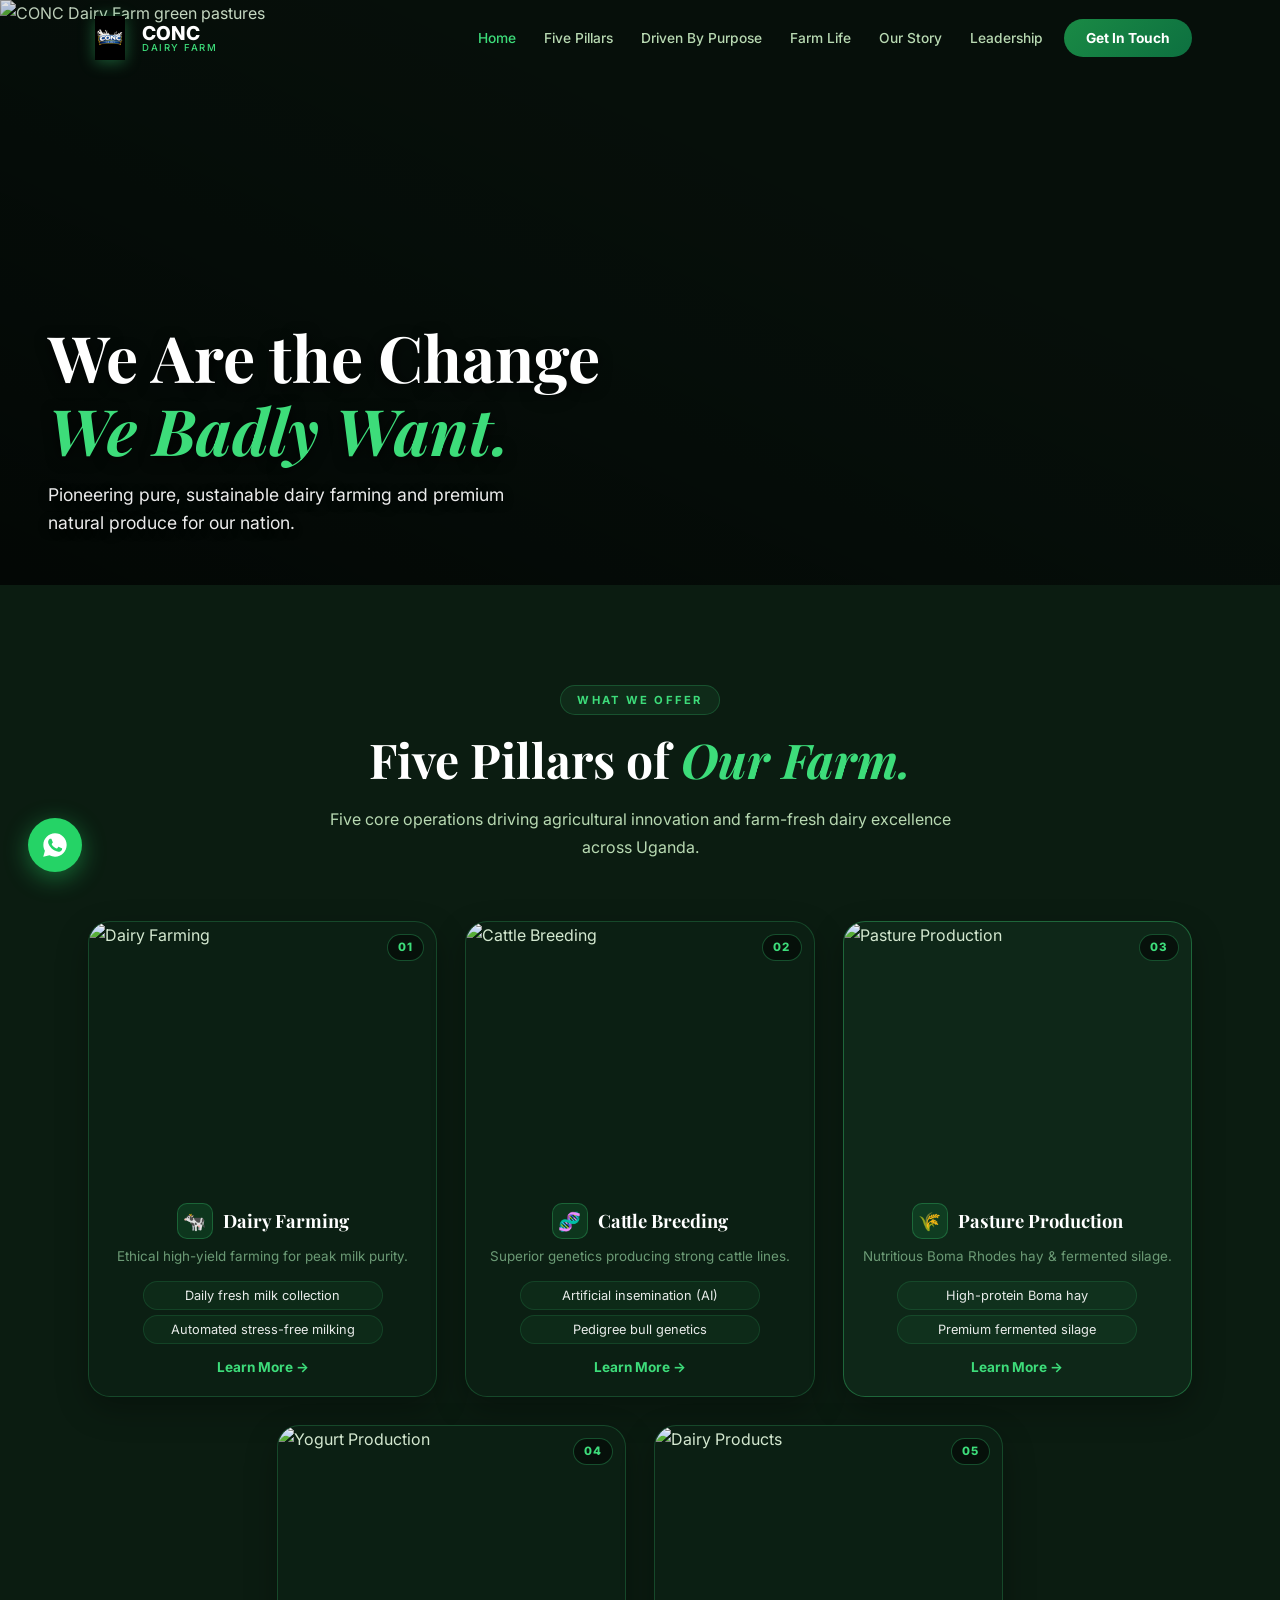
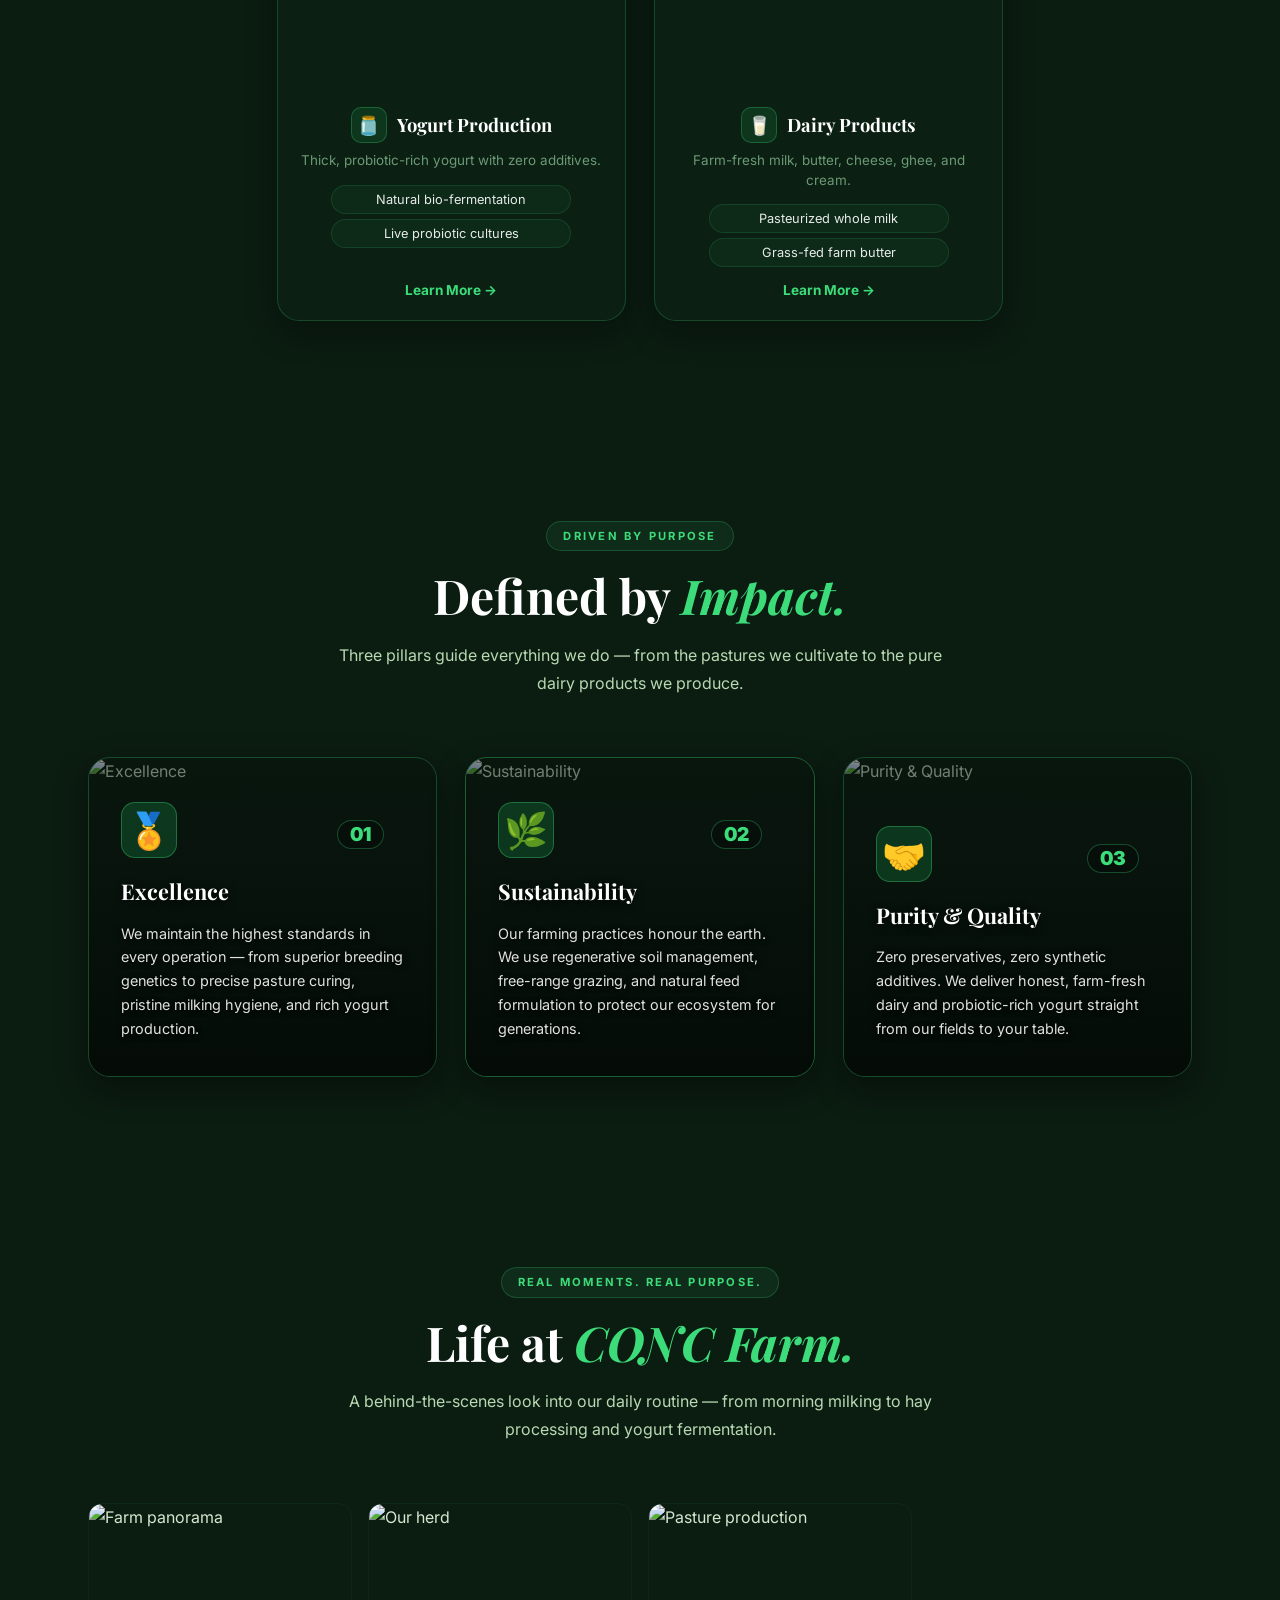
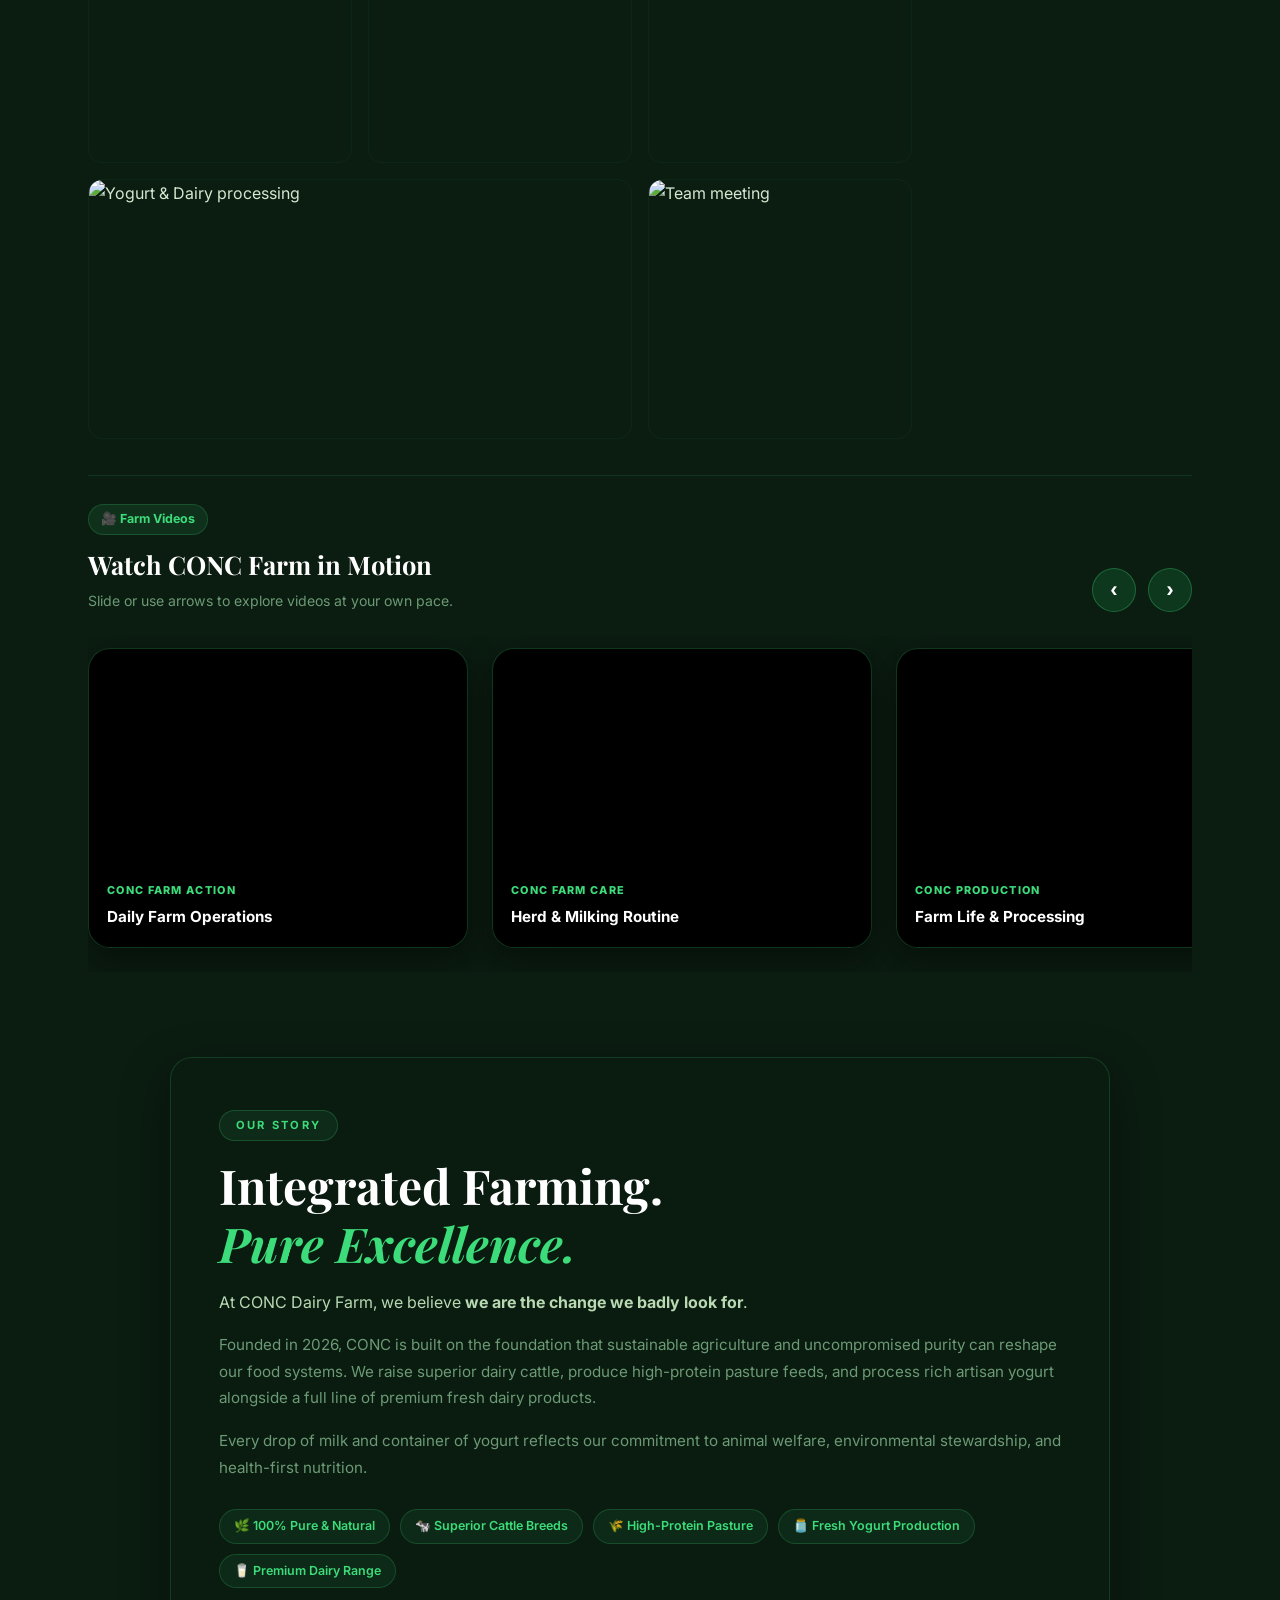
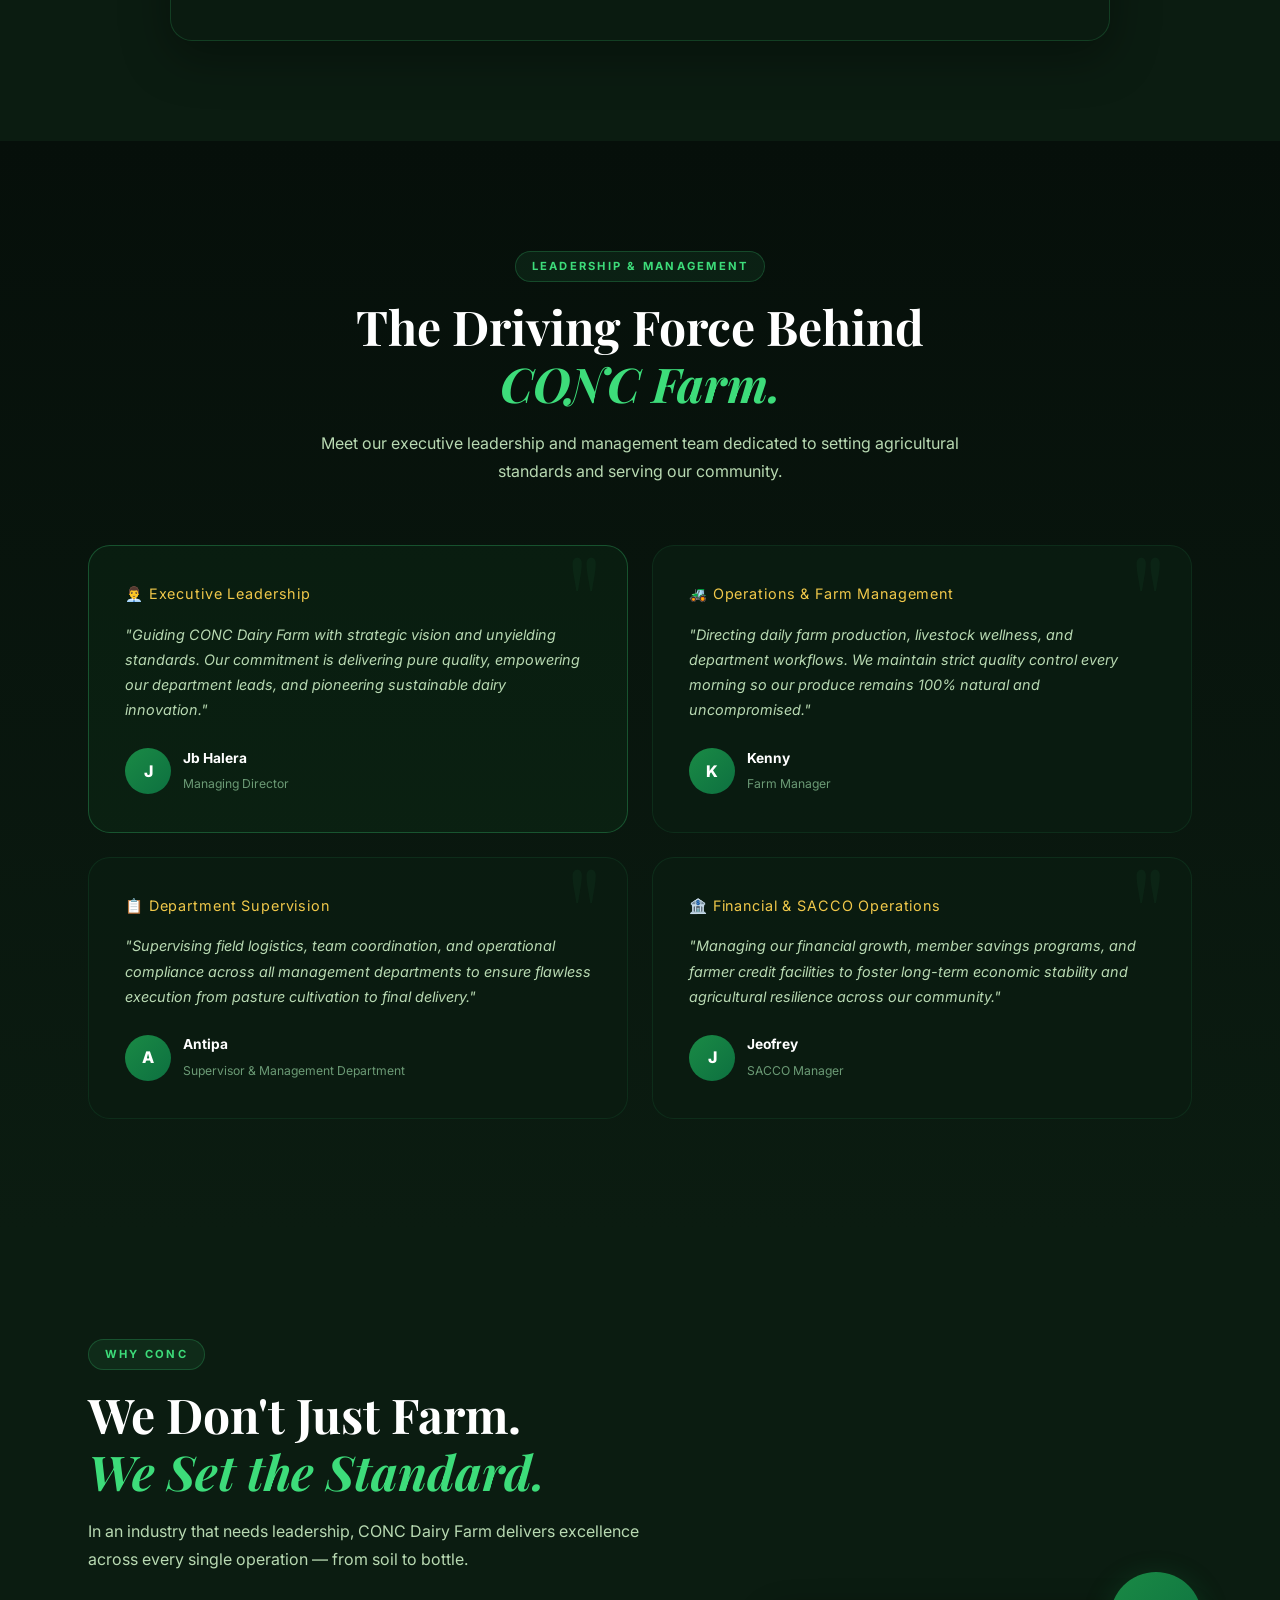
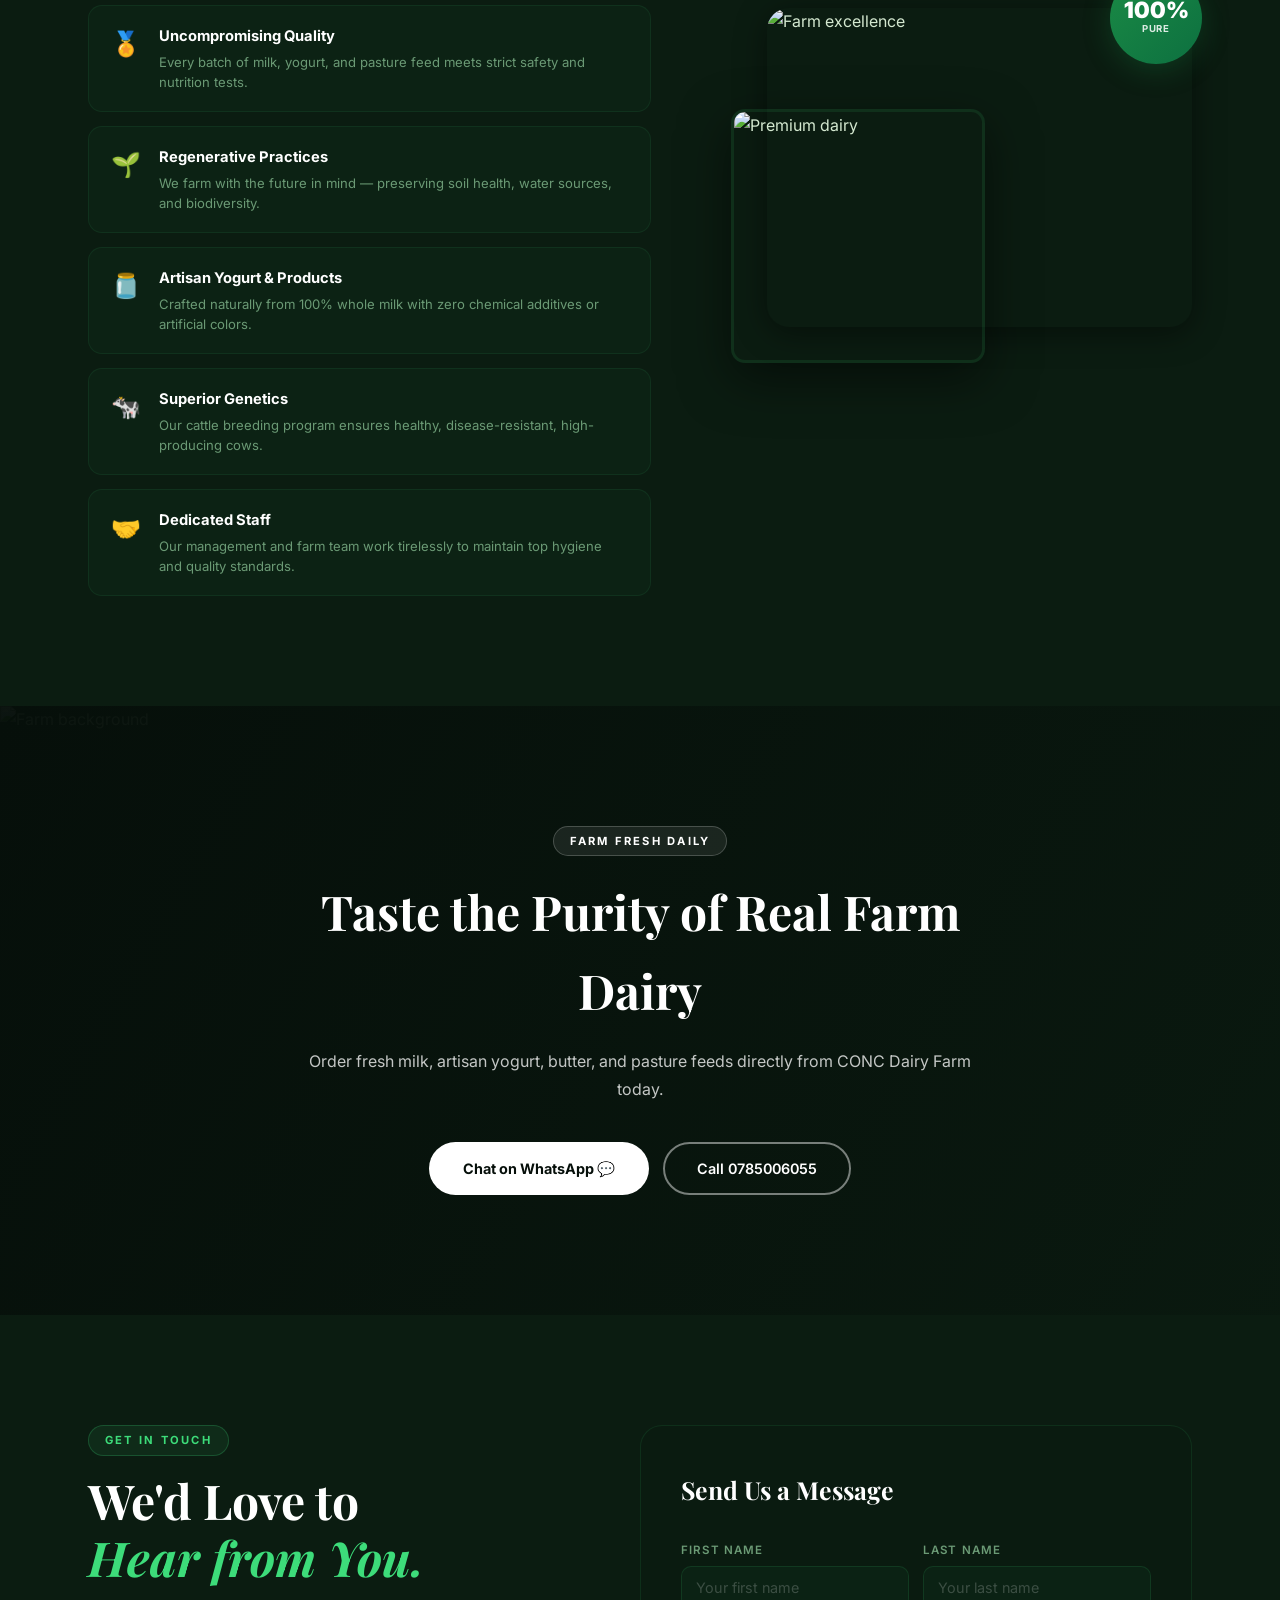
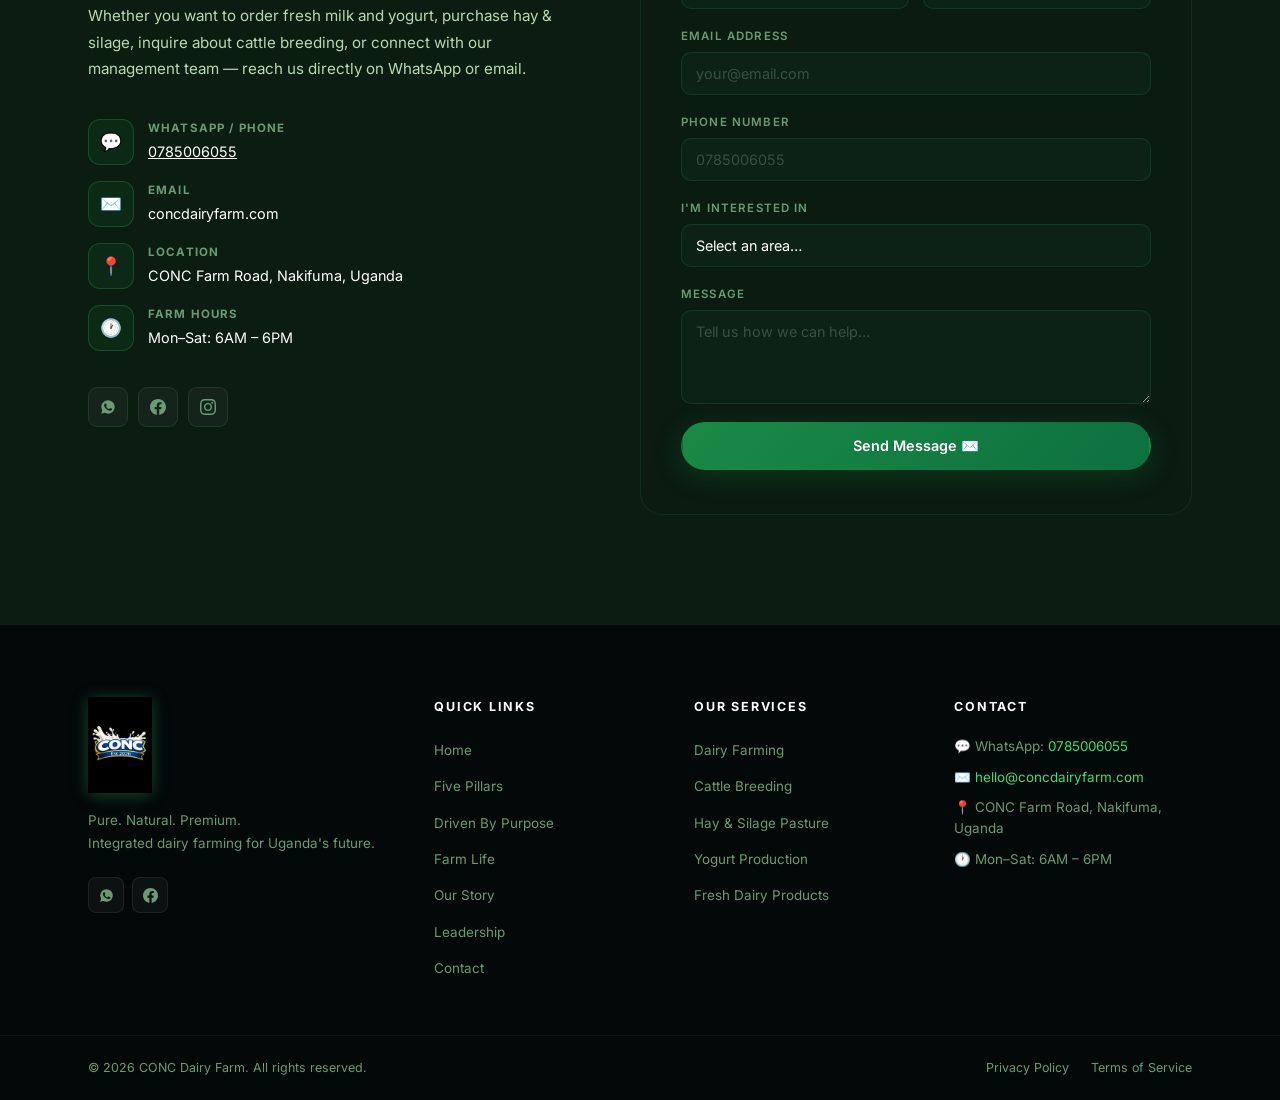
==== commit 8277727a: "SEO: Strengthen Google indexing - FAQPage schema, hasOfferCatalog, official website markers, updated" ====
--- a/index.html
+++ b/index.html
@@ -48,23 +48,44 @@
         "@type": "WebSite",
         "@id": "https://concdairyfarm.com/#website",
         "url": "https://concdairyfarm.com/",
-        "name": "CONC Dairy Farm Official Website",
-        "description": "Official standalone website of CONC Dairy Farm in Nakifuma, Uganda.",
+        "name": "CONC Dairy Farm – Official Website",
+        "description": "The official active website of CONC Dairy Farm, an integrated agricultural business in Nakifuma, Mukono District, Uganda.",
+        "inLanguage": "en",
         "publisher": {
           "@id": "https://concdairyfarm.com/#organization"
+        },
+        "potentialAction": {
+          "@type": "SearchAction",
+          "target": {
+            "@type": "EntryPoint",
+            "urlTemplate": "https://concdairyfarm.com/?s={search_term_string}"
+          },
+          "query-input": "required name=search_term_string"
         }
       },
       {
-        "@type": ["LocalBusiness", "AgriculturalBusiness"],
+        "@type": ["LocalBusiness", "AgriculturalBusiness", "FoodEstablishment"],
         "@id": "https://concdairyfarm.com/#organization",
         "name": "CONC Dairy Farm",
-        "alternateName": ["CONC Farm", "CONC Dairy Farm Uganda"],
+        "legalName": "CONC Dairy Farm Uganda",
+        "alternateName": ["CONC Farm", "CONC Dairy Farm Uganda", "concdairyfarm.com"],
         "url": "https://concdairyfarm.com/",
-        "logo": "https://concdairyfarm.com/favicon.png",
-        "image": "https://i.pinimg.com/1200x/4c/20/47/4c20474cfe87648e34e0ec321bacba11.jpg",
+        "logo": {
+          "@type": "ImageObject",
+          "url": "https://concdairyfarm.com/favicon.png",
+          "width": 192,
+          "height": 192
+        },
+        "image": [
+          "https://i.pinimg.com/1200x/4c/20/47/4c20474cfe87648e34e0ec321bacba11.jpg",
+          "https://i.pinimg.com/1200x/37/69/eb/3769eb4de21694bea4da4c54123359ff.jpg",
+          "https://i.pinimg.com/736x/65/21/c0/6521c05c369041906648e9a3425e6ad6.jpg"
+        ],
         "telephone": "+256785006055",
         "email": "hello@concdairyfarm.com",
         "priceRange": "$$",
+        "currenciesAccepted": "UGX",
+        "paymentAccepted": "Cash, Mobile Money",
         "address": {
           "@type": "PostalAddress",
           "streetAddress": "CONC Farm Road, Nakifuma",
@@ -112,11 +133,98 @@
             "jobTitle": "SACCO Manager"
           }
         ],
+        "hasOfferCatalog": {
+          "@type": "OfferCatalog",
+          "name": "CONC Dairy Farm Products & Services",
+          "itemListElement": [
+            {"@type": "Offer", "itemOffered": {"@type": "Service", "name": "Dairy Farming & Fresh Milk"}},
+            {"@type": "Offer", "itemOffered": {"@type": "Service", "name": "Cattle Breeding"}},
+            {"@type": "Offer", "itemOffered": {"@type": "Service", "name": "Boma Rhodes Hay & Silage Pasture Production"}},
+            {"@type": "Offer", "itemOffered": {"@type": "Service", "name": "Artisan Probiotic Yogurt Production"}},
+            {"@type": "Offer", "itemOffered": {"@type": "Service", "name": "Fresh Dairy Products – Butter, Cheese, Ghee"}}
+          ]
+        },
         "sameAs": [
           "https://wa.me/256785006055",
           "https://www.tiktok.com/@mrjbhalera"
         ],
-        "description": "Official standalone website of CONC Dairy Farm in Nakifuma, Uganda. Offering dairy farming, cattle breeding, hay & silage pasture production, artisan yogurt production, and fresh dairy products."
+        "description": "CONC Dairy Farm is an active, official integrated agricultural business headquartered in Nakifuma, Mukono District, Uganda. The farm operates a live official website at concdairyfarm.com offering dairy farming, cattle breeding, Boma Rhodes hay and silage pasture production, artisan probiotic yogurt production, and premium fresh dairy products.",
+        "subjectOf": {
+          "@id": "https://concdairyfarm.com/#webpage"
+        }
+      },
+      {
+        "@type": "WebPage",
+        "@id": "https://concdairyfarm.com/#webpage",
+        "url": "https://concdairyfarm.com/",
+        "name": "CONC Dairy Farm Uganda – Official Website | Pure, Natural & Premium Dairy",
+        "description": "The active official website of CONC Dairy Farm in Nakifuma, Uganda. This domain hosts the live standalone official platform for CONC Dairy Farm.",
+        "inLanguage": "en",
+        "datePublished": "2026-08-13",
+        "dateModified": "2026-08-13",
+        "isPartOf": {
+          "@id": "https://concdairyfarm.com/#website"
+        },
+        "about": {
+          "@id": "https://concdairyfarm.com/#organization"
+        },
+        "mainEntity": {
+          "@id": "https://concdairyfarm.com/#organization"
+        },
+        "primaryImageOfPage": {
+          "@type": "ImageObject",
+          "url": "https://i.pinimg.com/1200x/4c/20/47/4c20474cfe87648e34e0ec321bacba11.jpg"
+        }
+      }
+    ]
+  }
+  </script>
+
+  <!-- FAQPage Schema for Google Rich Results -->
+  <script type="application/ld+json">
+  {
+    "@context": "https://schema.org",
+    "@type": "FAQPage",
+    "mainEntity": [
+      {
+        "@type": "Question",
+        "name": "Does CONC Dairy Farm have an official website?",
+        "acceptedAnswer": {
+          "@type": "Answer",
+          "text": "Yes. The official active website of CONC Dairy Farm is concdairyfarm.com. It is a live standalone platform hosting information about all farm services, products, team, and contact details."
+        }
+      },
+      {
+        "@type": "Question",
+        "name": "What does CONC Dairy Farm do?",
+        "acceptedAnswer": {
+          "@type": "Answer",
+          "text": "CONC Dairy Farm is an integrated agricultural business in Nakifuma, Mukono District, Uganda. It offers dairy farming and fresh milk production, superior cattle breeding, Boma Rhodes hay and silage pasture production, artisan probiotic yogurt production, and premium fresh dairy products including butter, cheese, ghee and cream."
+        }
+      },
+      {
+        "@type": "Question",
+        "name": "Where is CONC Dairy Farm located?",
+        "acceptedAnswer": {
+          "@type": "Answer",
+          "text": "CONC Dairy Farm is located on CONC Farm Road, Nakifuma, Mukono District, Uganda. The farm is managed by Mr. Jb Halera and is open Monday to Saturday from 6AM to 6PM."
+        }
+      },
+      {
+        "@type": "Question",
+        "name": "How can I contact CONC Dairy Farm?",
+        "acceptedAnswer": {
+          "@type": "Answer",
+          "text": "You can contact CONC Dairy Farm via WhatsApp at +256785006055, by calling 0785006055, or by emailing hello@concdairyfarm.com. You can also visit the official website at concdairyfarm.com."
+        }
+      },
+      {
+        "@type": "Question",
+        "name": "Who manages CONC Dairy Farm?",
+        "acceptedAnswer": {
+          "@type": "Answer",
+          "text": "CONC Dairy Farm is founded and managed by Mr. Jb Halera as Managing Director, alongside Kenny (Farm Manager & Lead Vet), Antipa (Supervisor & Management), and Jeofrey (SACCO Manager)."
+        }
       }
     ]
   }
@@ -132,7 +240,7 @@
       "description": "Watch live daily dairy farming, cattle milking, and pasture management at CONC Dairy Farm in Nakifuma, Uganda.",
       "thumbnailUrl": "https://i.pinimg.com/1200x/37/69/eb/3769eb4de21694bea4da4c54123359ff.jpg",
       "uploadDate": "2026-08-13T12:00:00+03:00",
-      "contentUrl": "https://concdairyfarm.com/WhatsApp%20Video%202026-08-13%20at%203.50.42%20PM.mp4",
+      "contentUrl": "https://concdairyfarm.com/conc1.mp4",
       "embedUrl": "https://concdairyfarm.com/#video-1",
       "publisher": {
         "@type": "Organization",
@@ -147,10 +255,10 @@
       "@context": "https://schema.org",
       "@type": "VideoObject",
       "name": "CONC Dairy Farm Cattle Herd & Care",
-      "description": "Cattle breeding, feeding routines, and animal health management live video at CONC Dairy Farm.",
+      "description": "Cattle breeding, feeding routines, and animal care live video at CONC Dairy Farm.",
       "thumbnailUrl": "https://i.pinimg.com/736x/65/21/c0/6521c05c369041906648e9a3425e6ad6.jpg",
       "uploadDate": "2026-08-13T12:00:00+03:00",
-      "contentUrl": "https://concdairyfarm.com/WhatsApp%20Video%202026-08-13%20at%203.50.42%20PM%20(1).mp4",
+      "contentUrl": "https://concdairyfarm.com/conc2.mp4",
       "embedUrl": "https://concdairyfarm.com/#video-2",
       "publisher": {
         "@type": "Organization",
@@ -168,7 +276,7 @@
       "description": "Fresh milk processing and artisan yogurt production video at CONC Dairy Farm.",
       "thumbnailUrl": "https://i.pinimg.com/1200x/96/69/89/966989c495b5a1953b71c80d98a94a0c.jpg",
       "uploadDate": "2026-08-13T12:00:00+03:00",
-      "contentUrl": "https://concdairyfarm.com/WhatsApp%20Video%202026-08-13%20at%203.55.37%20PM.mp4",
+      "contentUrl": "https://concdairyfarm.com/conc3.mp4",
       "embedUrl": "https://concdairyfarm.com/#video-3",
       "publisher": {
         "@type": "Organization",
@@ -464,8 +572,8 @@
               <meta itemprop="description" content="Watch live daily dairy farming, cattle milking, and pasture management at CONC Dairy Farm in Nakifuma, Uganda." />
               <meta itemprop="uploadDate" content="2026-08-13T12:00:00+03:00" />
               <meta itemprop="thumbnailUrl" content="https://i.pinimg.com/1200x/37/69/eb/3769eb4de21694bea4da4c54123359ff.jpg" />
-              <meta itemprop="contentUrl" content="https://concdairyfarm.com/WhatsApp%20Video%202026-08-13%20at%203.50.42%20PM.mp4" />
-              <video class="farm-video" src="WhatsApp Video 2026-08-13 at 3.50.42 PM.mp4" poster="https://i.pinimg.com/1200x/37/69/eb/3769eb4de21694bea4da4c54123359ff.jpg" autoplay muted loop playsinline preload="auto"></video>
+              <meta itemprop="contentUrl" content="https://concdairyfarm.com/conc1.mp4" />
+              <video class="farm-video" src="conc1.mp4" poster="https://i.pinimg.com/1200x/37/69/eb/3769eb4de21694bea4da4c54123359ff.jpg" autoplay muted loop playsinline preload="auto"></video>
               <div class="v-card-info">
                 <span class="v-badge">CONC Farm Action</span>
                 <h4 itemprop="name">Daily Farm Operations</h4>
@@ -477,8 +585,8 @@
               <meta itemprop="description" content="Cattle breeding, feeding routines, and animal care live video footage at CONC Dairy Farm." />
               <meta itemprop="uploadDate" content="2026-08-13T12:00:00+03:00" />
               <meta itemprop="thumbnailUrl" content="https://i.pinimg.com/736x/65/21/c0/6521c05c369041906648e9a3425e6ad6.jpg" />
-              <meta itemprop="contentUrl" content="https://concdairyfarm.com/WhatsApp%20Video%202026-08-13%20at%203.50.42%20PM%20(1).mp4" />
-              <video class="farm-video" src="WhatsApp Video 2026-08-13 at 3.50.42 PM (1).mp4" poster="https://i.pinimg.com/736x/65/21/c0/6521c05c369041906648e9a3425e6ad6.jpg" autoplay muted loop playsinline preload="auto"></video>
+              <meta itemprop="contentUrl" content="https://concdairyfarm.com/conc2.mp4" />
+              <video class="farm-video" src="conc2.mp4" poster="https://i.pinimg.com/736x/65/21/c0/6521c05c369041906648e9a3425e6ad6.jpg" autoplay muted loop playsinline preload="auto"></video>
               <div class="v-card-info">
                 <span class="v-badge">CONC Farm Care</span>
                 <h4 itemprop="name">Herd &amp; Milking Routine</h4>
@@ -490,8 +598,8 @@
               <meta itemprop="description" content="Fresh milk processing and artisan yogurt production video at CONC Dairy Farm." />
               <meta itemprop="uploadDate" content="2026-08-13T12:00:00+03:00" />
               <meta itemprop="thumbnailUrl" content="https://i.pinimg.com/1200x/96/69/89/966989c495b5a1953b71c80d98a94a0c.jpg" />
-              <meta itemprop="contentUrl" content="https://concdairyfarm.com/WhatsApp%20Video%202026-08-13%20at%203.55.37%20PM.mp4" />
-              <video class="farm-video" src="WhatsApp Video 2026-08-13 at 3.55.37 PM.mp4" poster="https://i.pinimg.com/1200x/96/69/89/966989c495b5a1953b71c80d98a94a0c.jpg" autoplay muted loop playsinline preload="auto"></video>
+              <meta itemprop="contentUrl" content="https://concdairyfarm.com/conc3.mp4" />
+              <video class="farm-video" src="conc3.mp4" poster="https://i.pinimg.com/1200x/96/69/89/966989c495b5a1953b71c80d98a94a0c.jpg" autoplay muted loop playsinline preload="auto"></video>
               <div class="v-card-info">
                 <span class="v-badge">CONC Production</span>
                 <h4 itemprop="name">Farm Life &amp; Processing</h4>
@@ -789,7 +897,7 @@
             <h4>Contact</h4>
             <ul class="plain">
               <li>💬 WhatsApp: <a href="https://wa.me/256785006055?text=Hello%20CONC%20Dairy%20Farm" target="_blank" rel="noopener" style="color:var(--green-glow);">0785006055</a></li>
-              <li>✉️ concdairyfarm.com</li>
+              <li>✉️ <a href="mailto:hello@concdairyfarm.com" style="color:var(--green-glow);">hello@concdairyfarm.com</a></li>
               <li>📍 CONC Farm Road, Nakifuma, Uganda</li>
               <li>🕐 Mon–Sat: 6AM – 6PM</li>
             </ul>
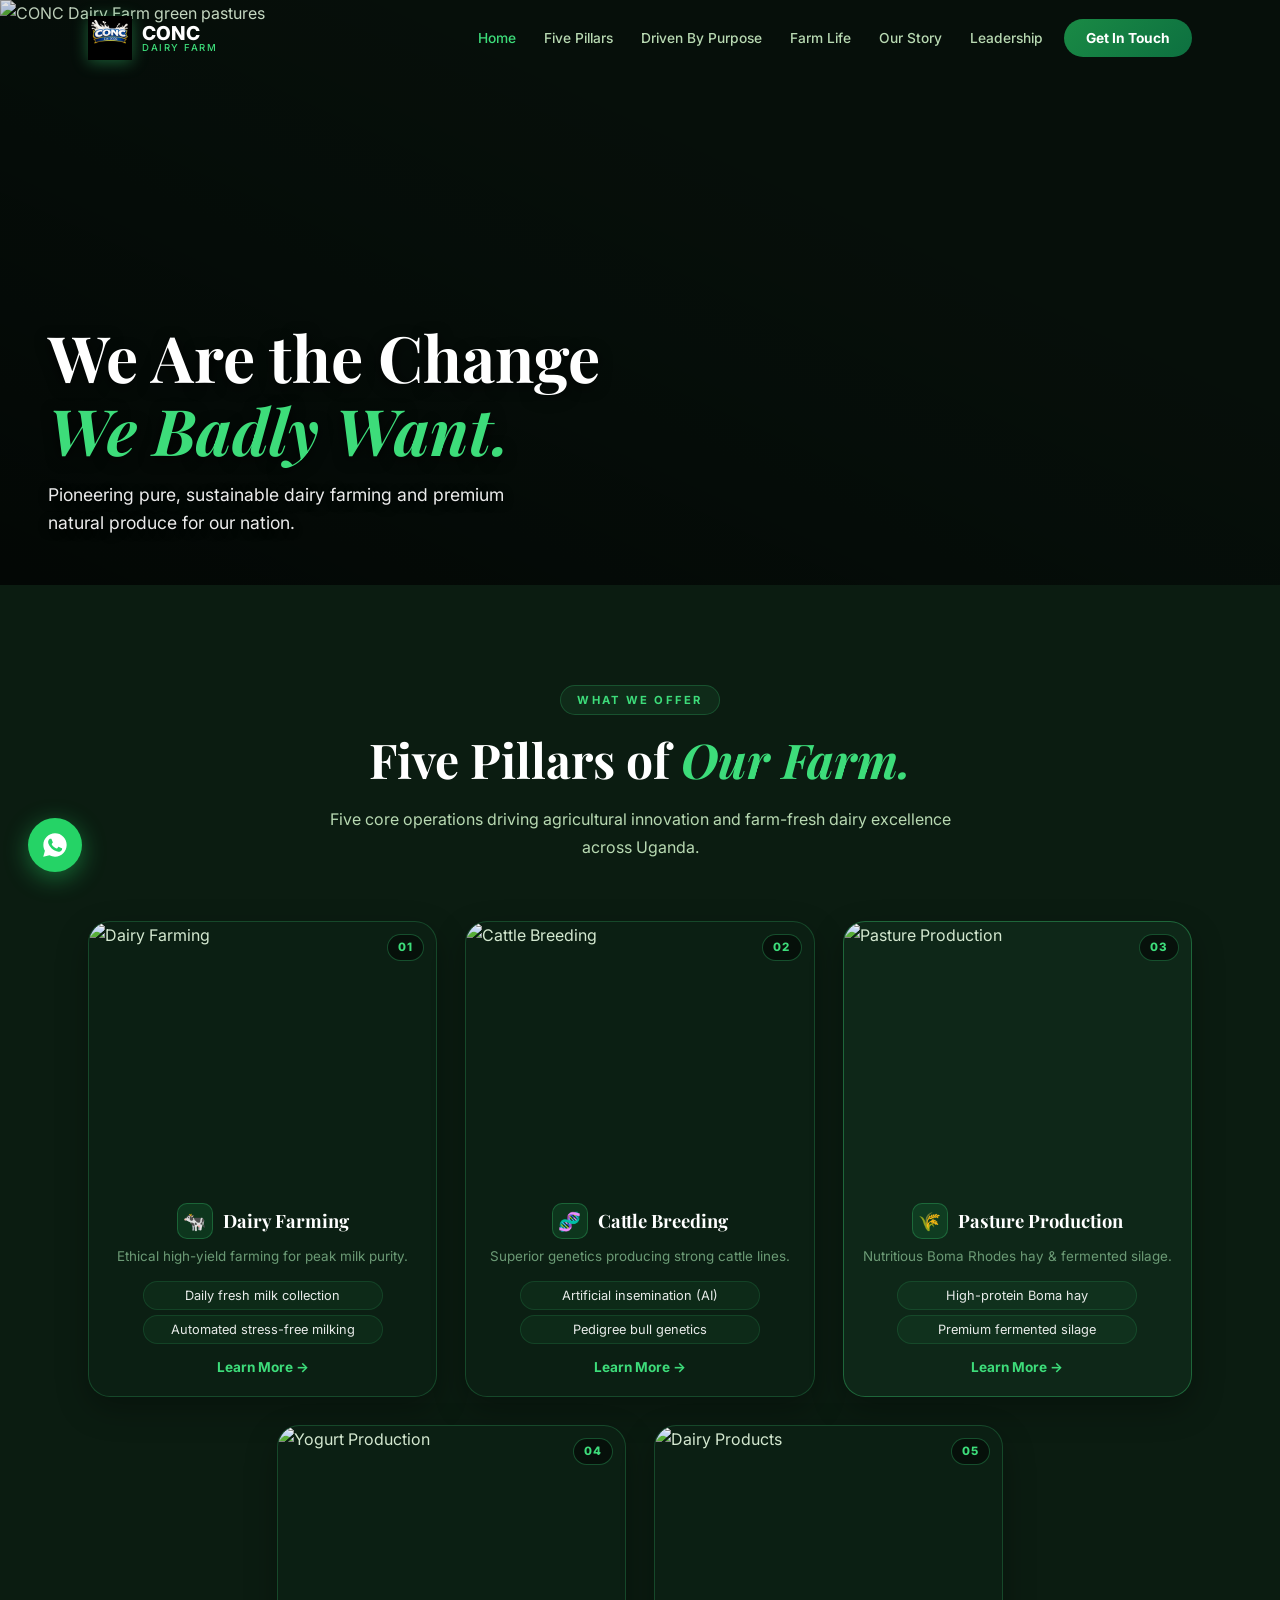
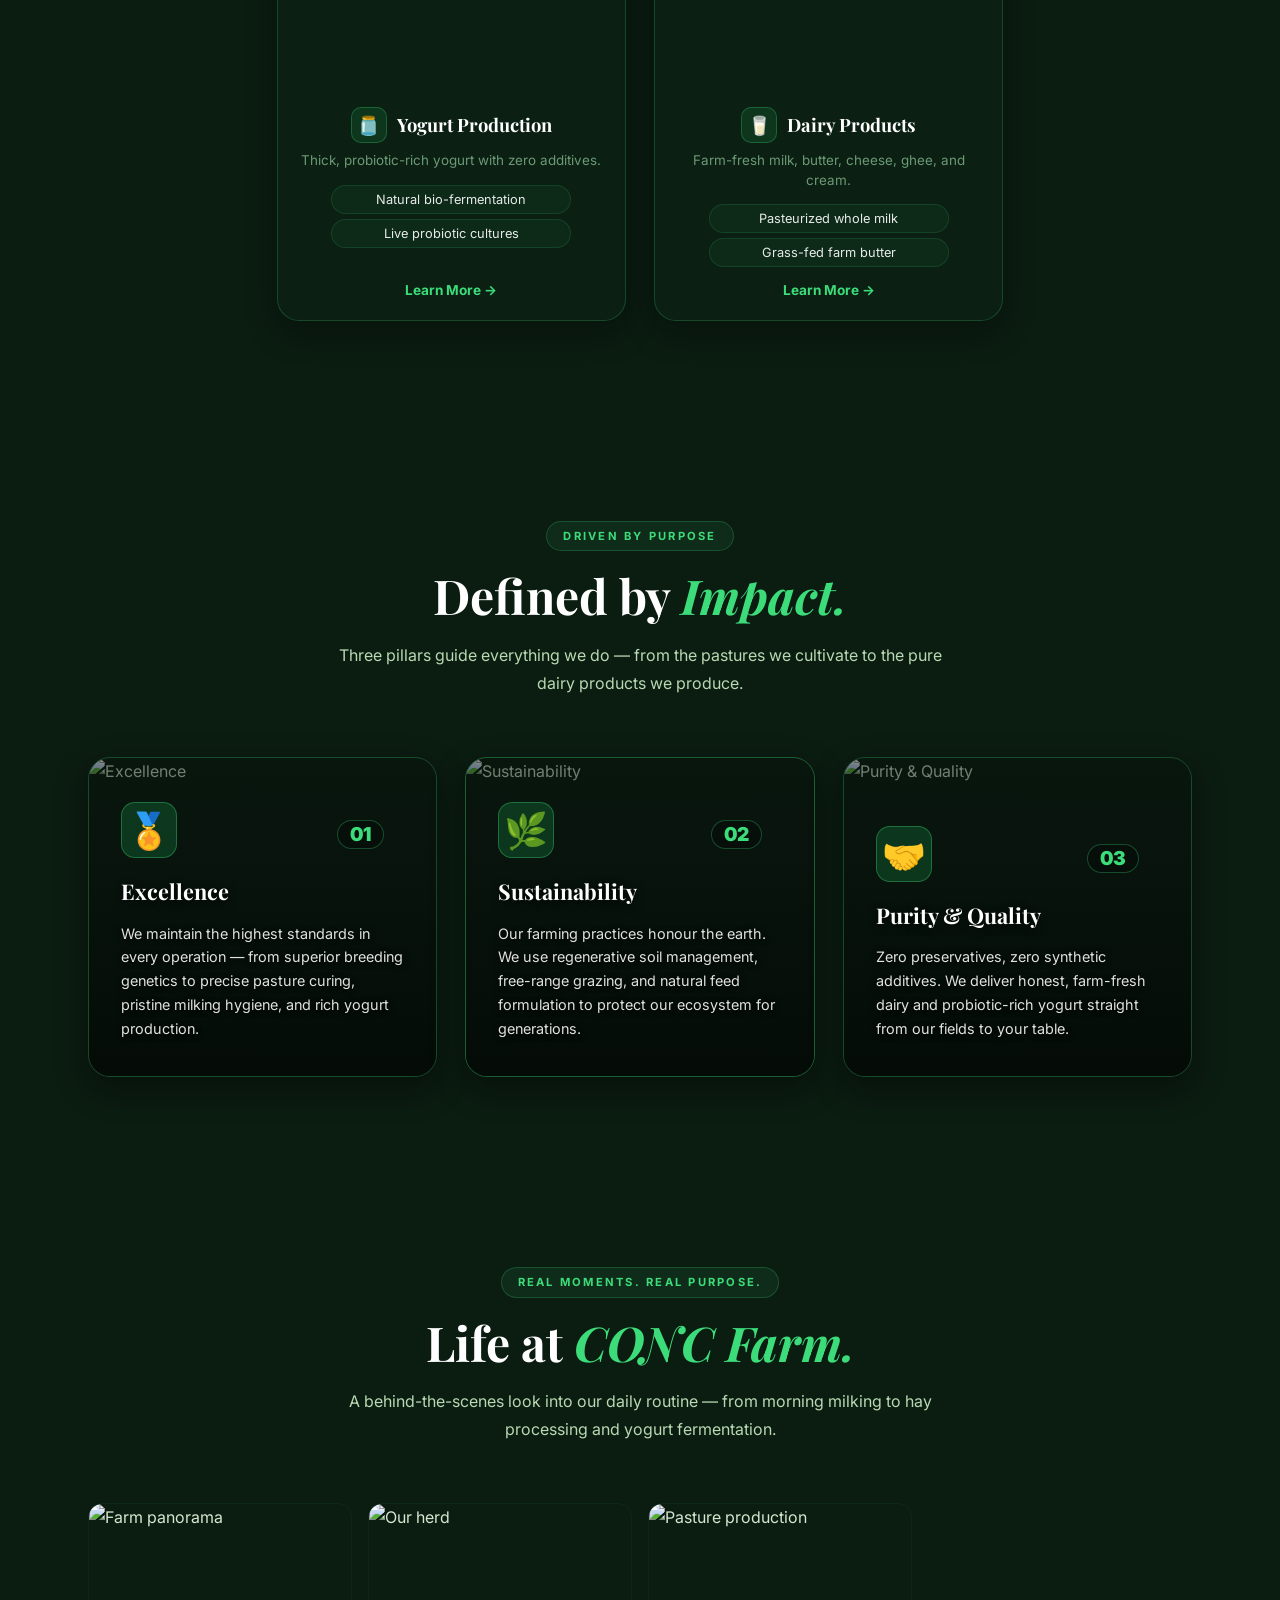
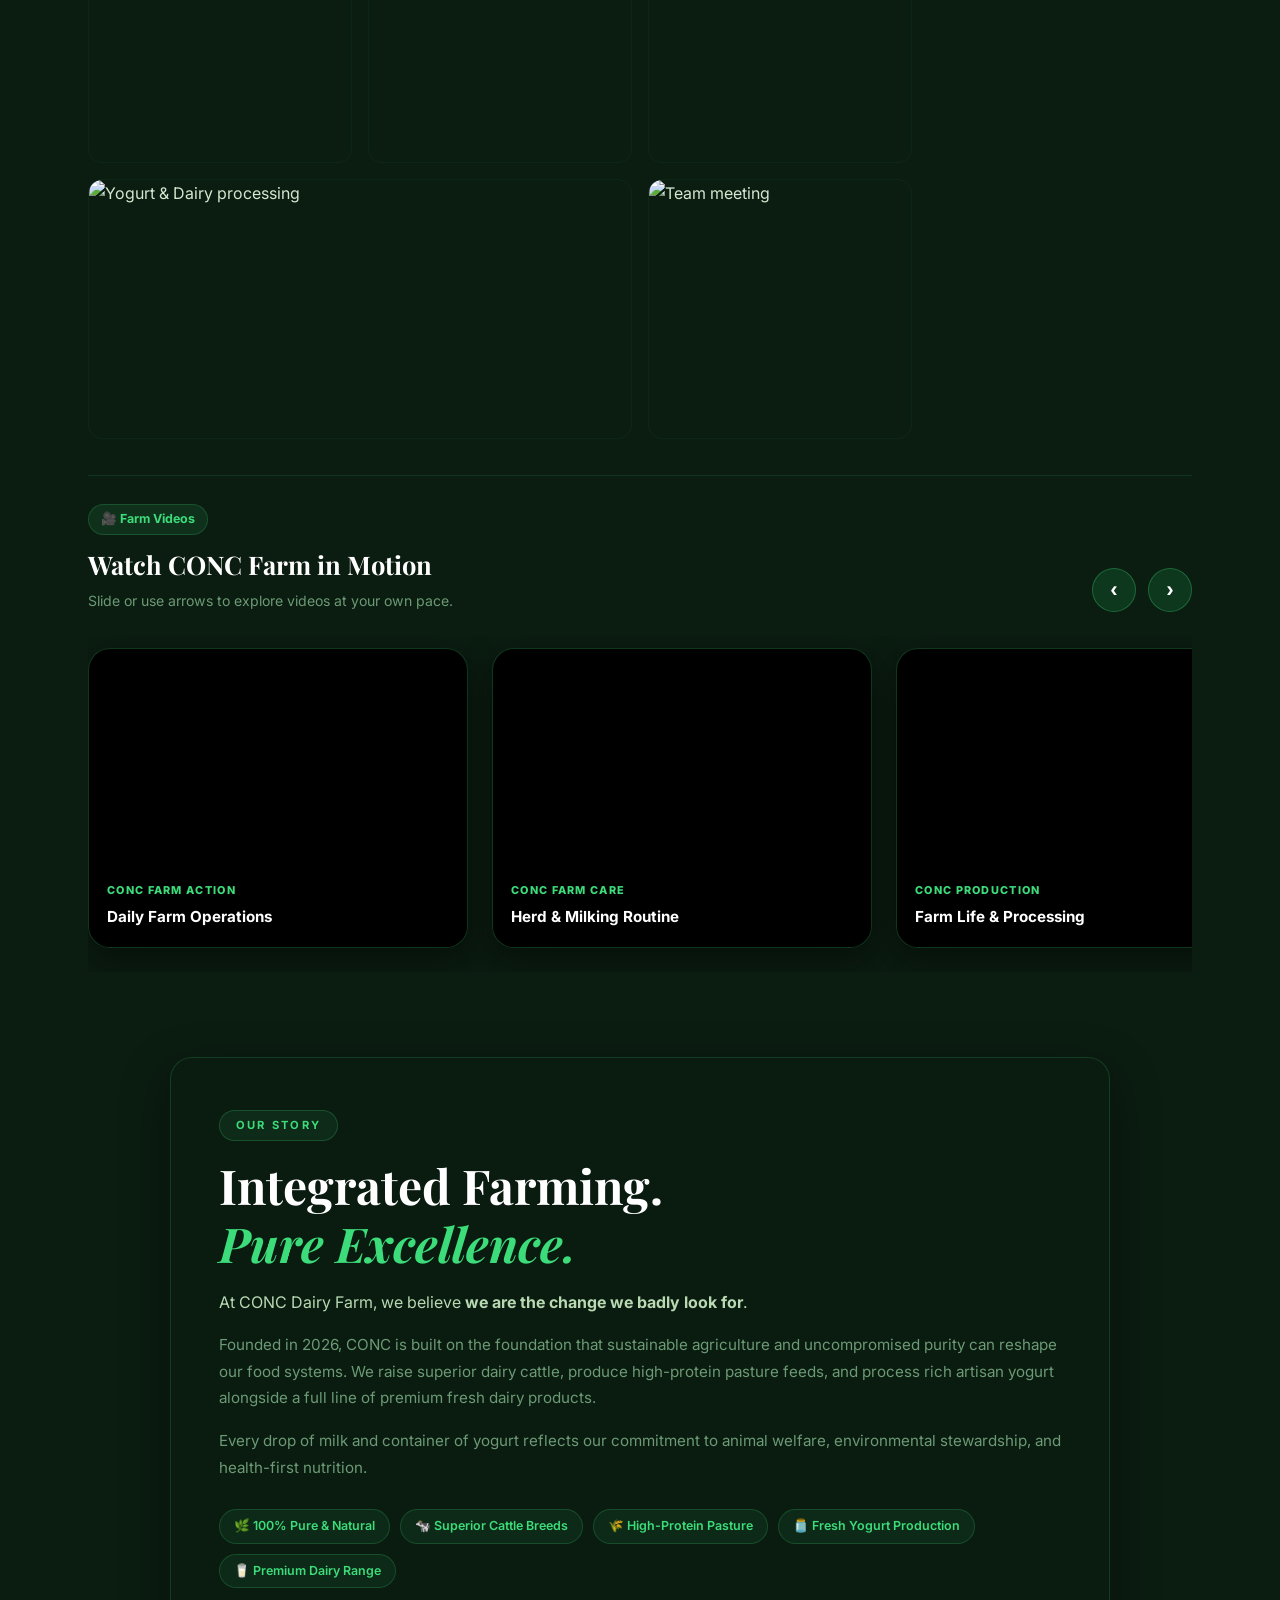
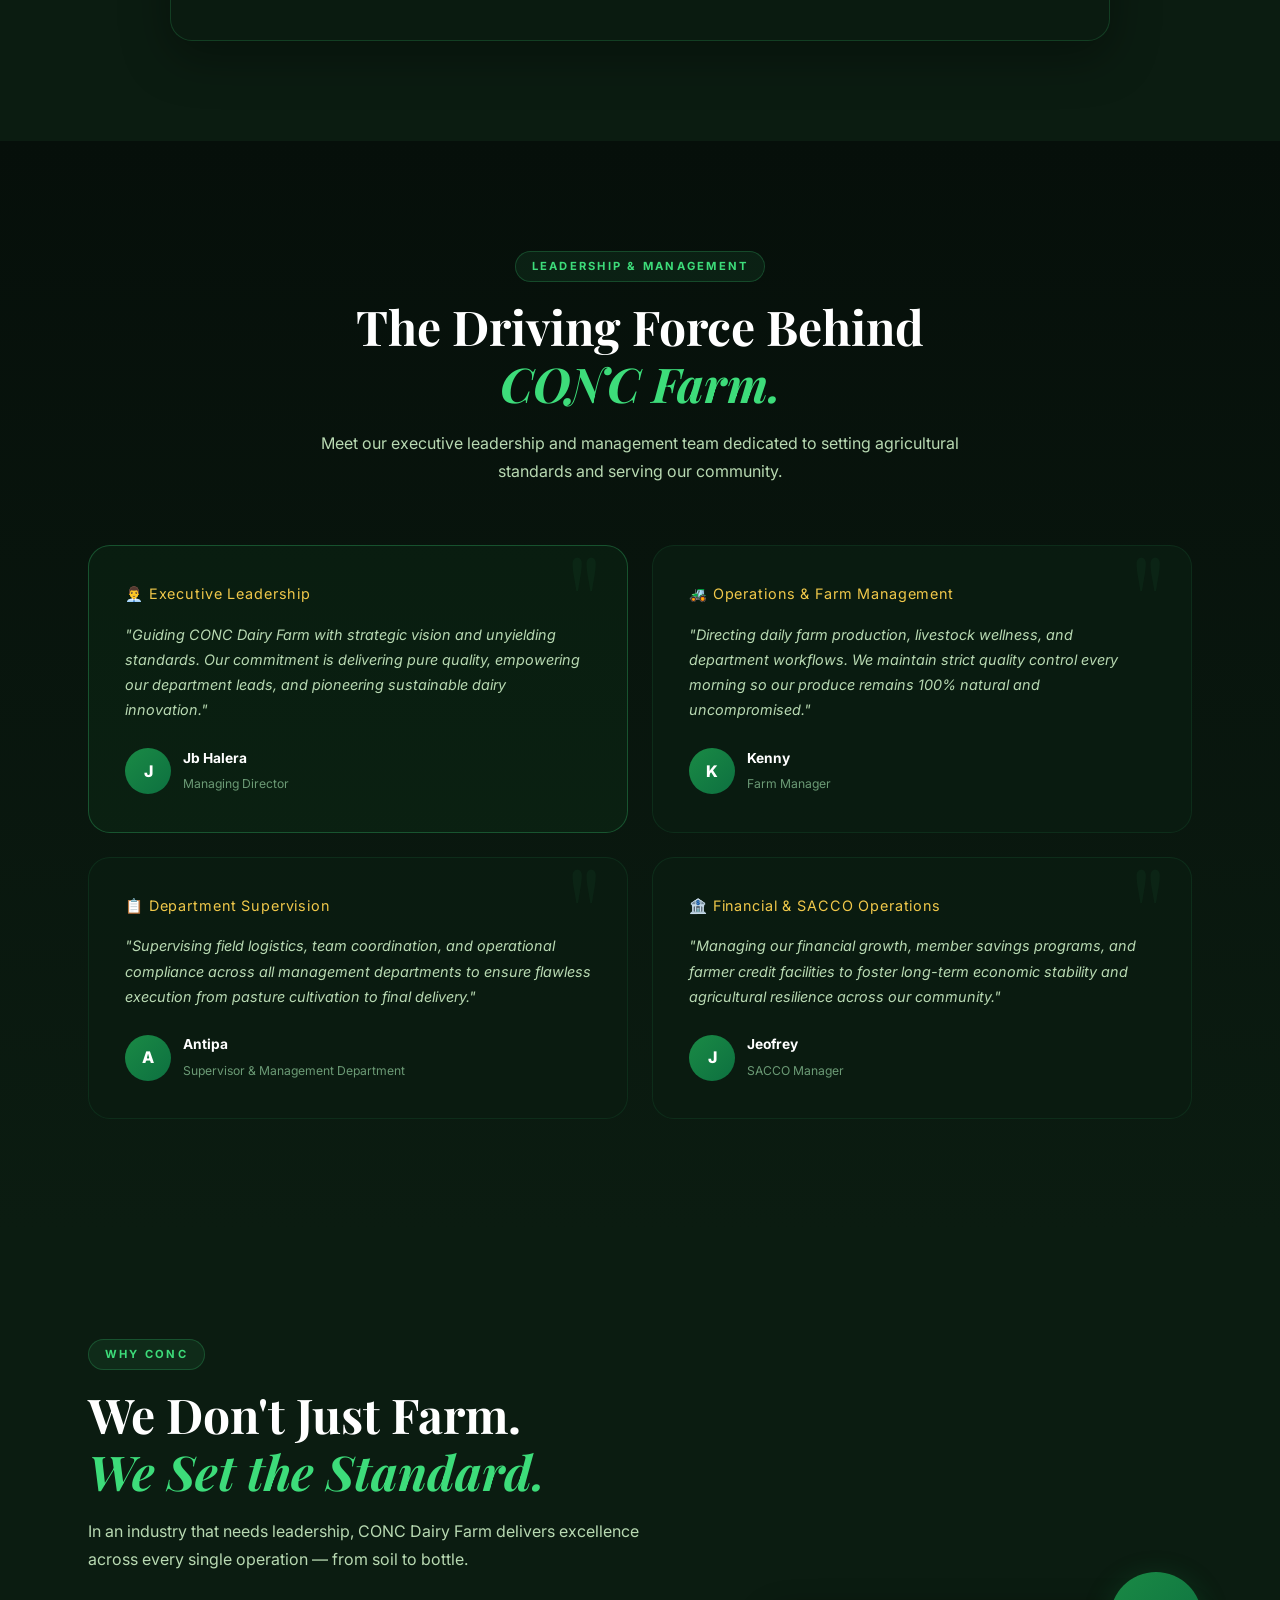
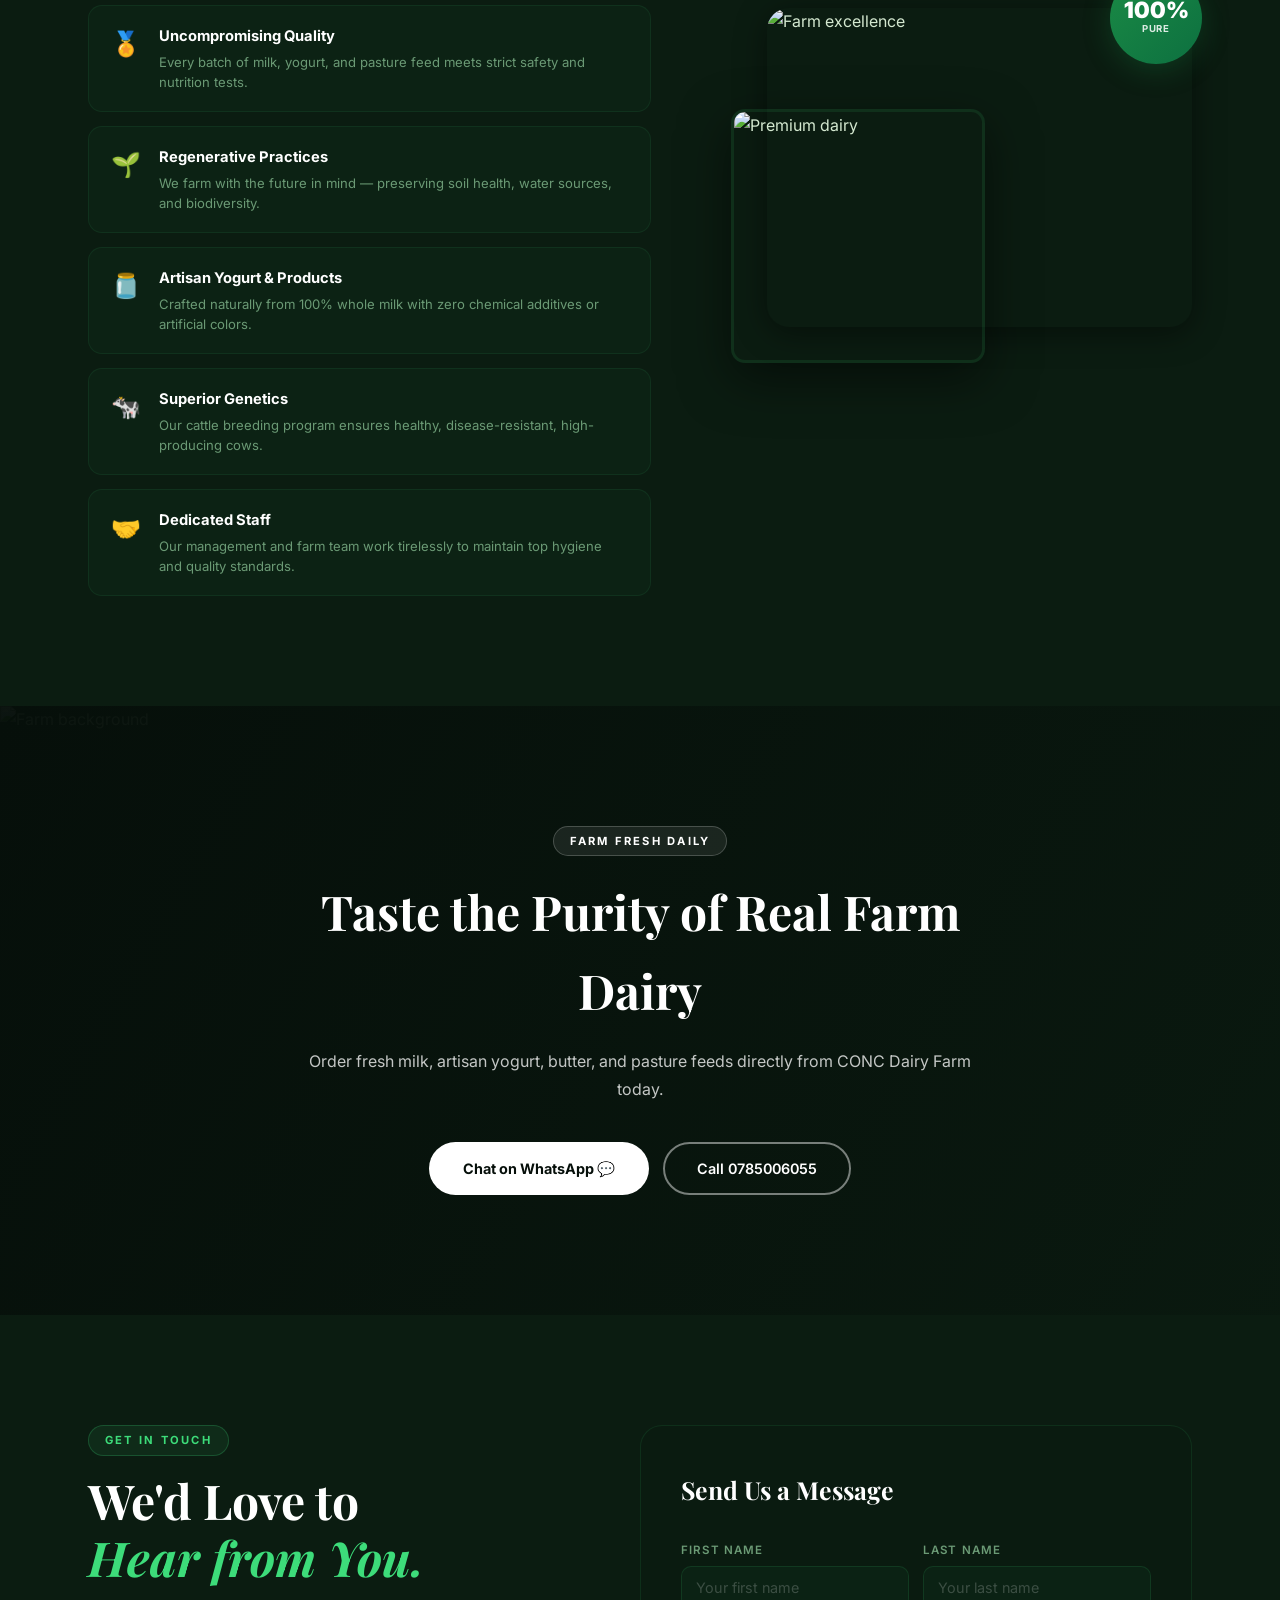
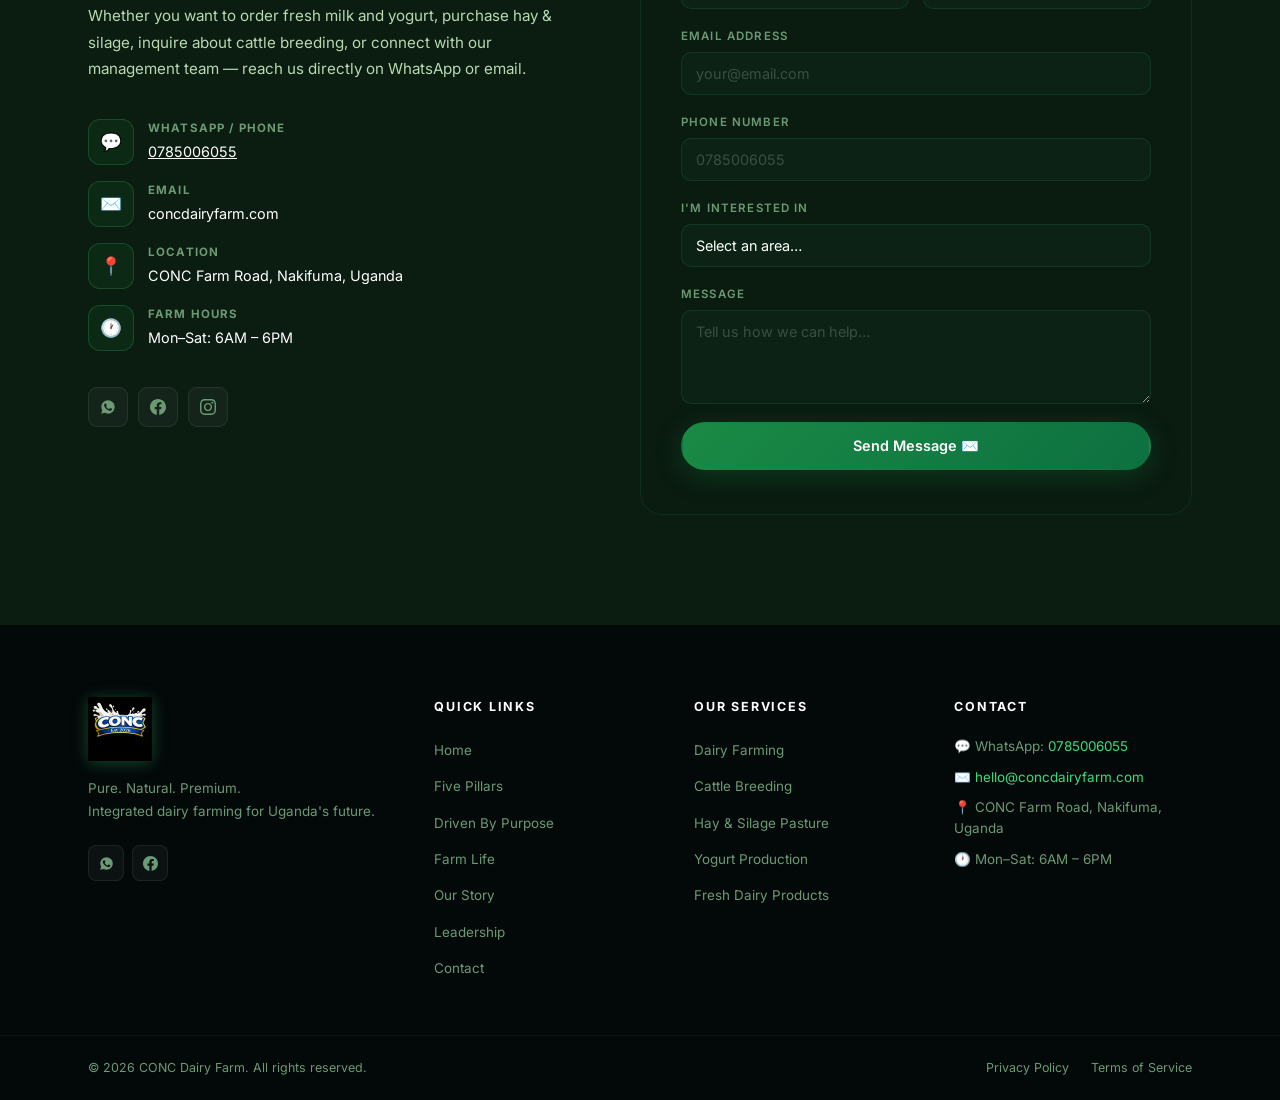
==== commit 615f2fe1: "fix: crop favicon.png into 1:1 square (512x512) for Google Favicon compliance and add favicon.ico" ====
--- a/index.html
+++ b/index.html
@@ -25,12 +25,13 @@
   <meta name="twitter:description" content="Official website of CONC Dairy Farm. Integrated dairy farming, breeding, hay &amp; silage pasture, artisan yogurt, and fresh dairy products in Uganda." />
   <meta name="twitter:image" content="https://i.pinimg.com/1200x/4c/20/47/4c20474cfe87648e34e0ec321bacba11.jpg" />
 
-  <!-- Google Search Favicon Specifications -->
+  <!-- Google Search Favicon Specifications (Square 1:1, multiple of 48px) -->
+  <link rel="icon" type="image/png" sizes="512x512" href="https://concdairyfarm.com/favicon.png" />
   <link rel="icon" type="image/png" sizes="192x192" href="https://concdairyfarm.com/favicon.png" />
   <link rel="icon" type="image/png" sizes="96x96" href="https://concdairyfarm.com/favicon.png" />
   <link rel="icon" type="image/png" sizes="48x48" href="https://concdairyfarm.com/favicon.png" />
-  <link rel="icon" type="image/png" sizes="32x32" href="https://concdairyfarm.com/favicon.png" />
-  <link rel="shortcut icon" type="image/png" href="https://concdairyfarm.com/favicon.png" />
+  <link rel="icon" type="image/x-icon" href="https://concdairyfarm.com/favicon.ico" />
+  <link rel="shortcut icon" type="image/x-icon" href="https://concdairyfarm.com/favicon.ico" />
   <link rel="apple-touch-icon" sizes="180x180" href="https://concdairyfarm.com/favicon.png" />
 
   <!-- Fonts & Styles -->
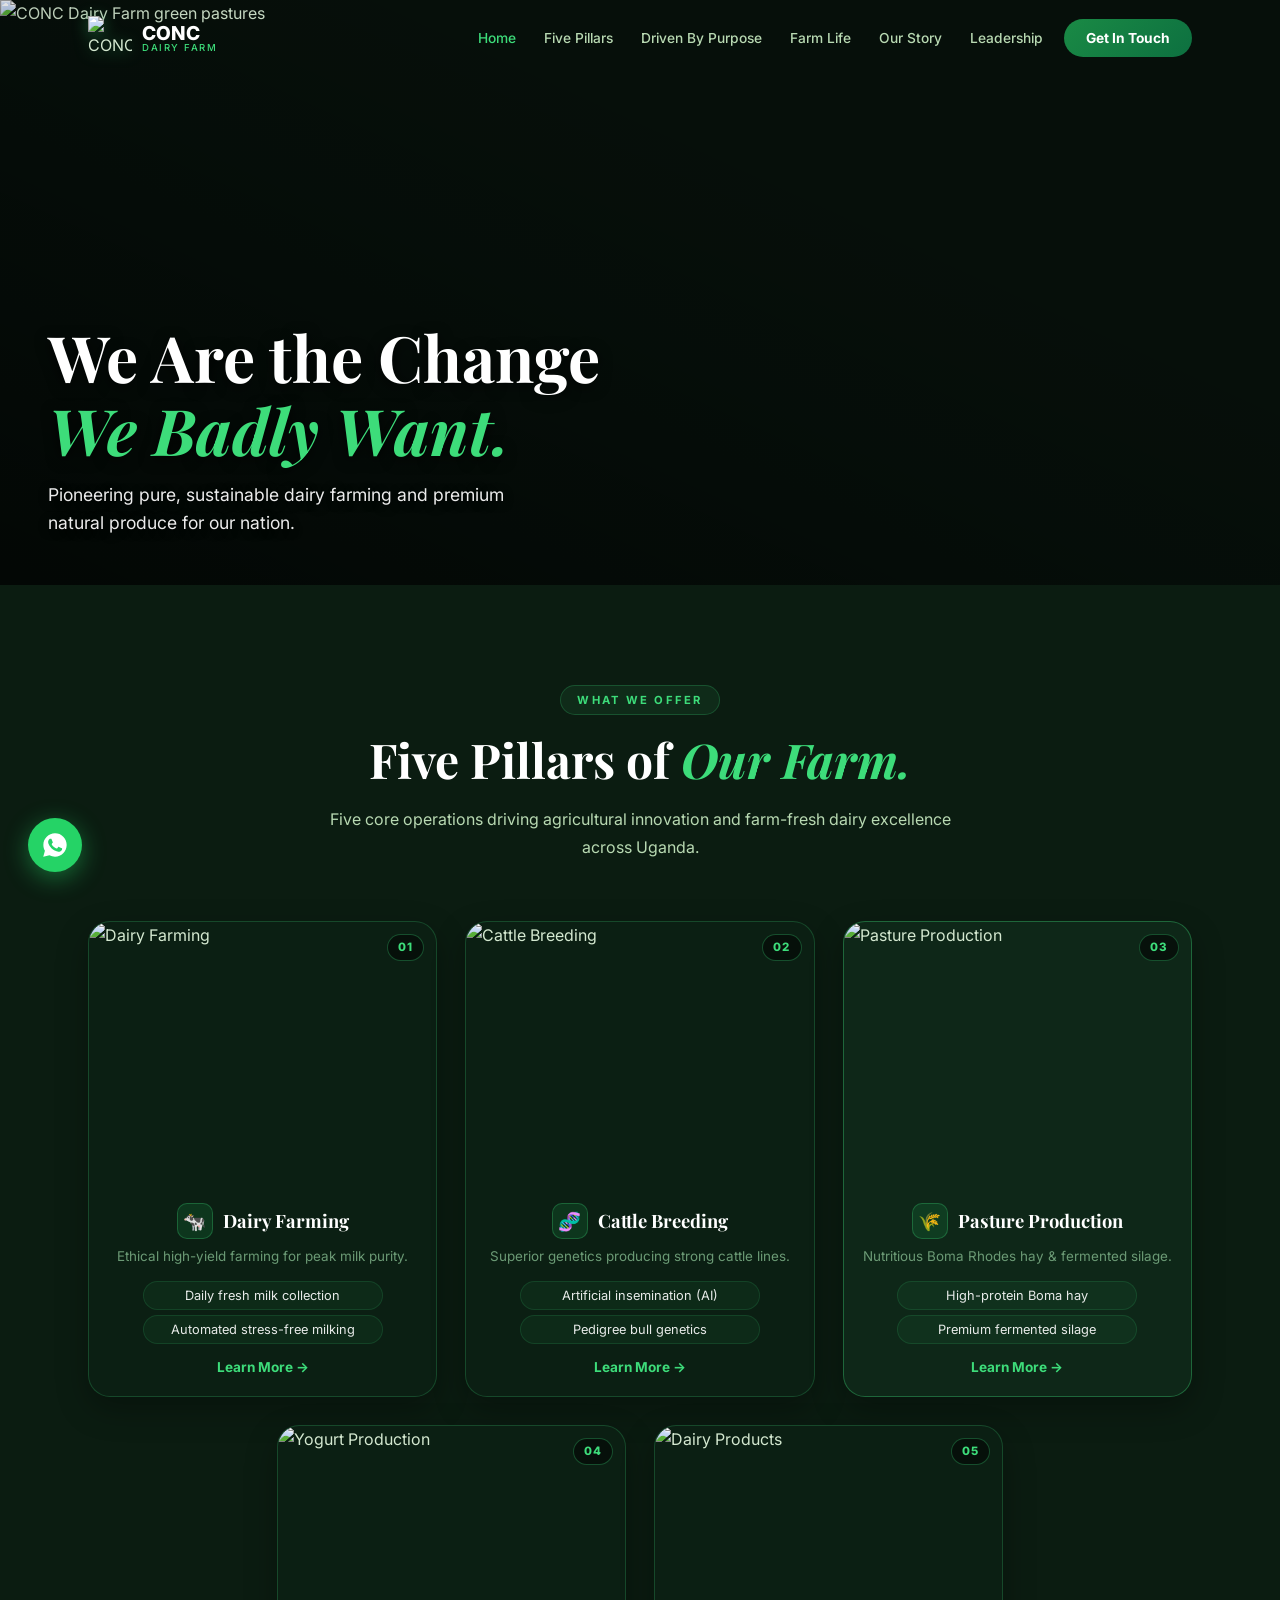
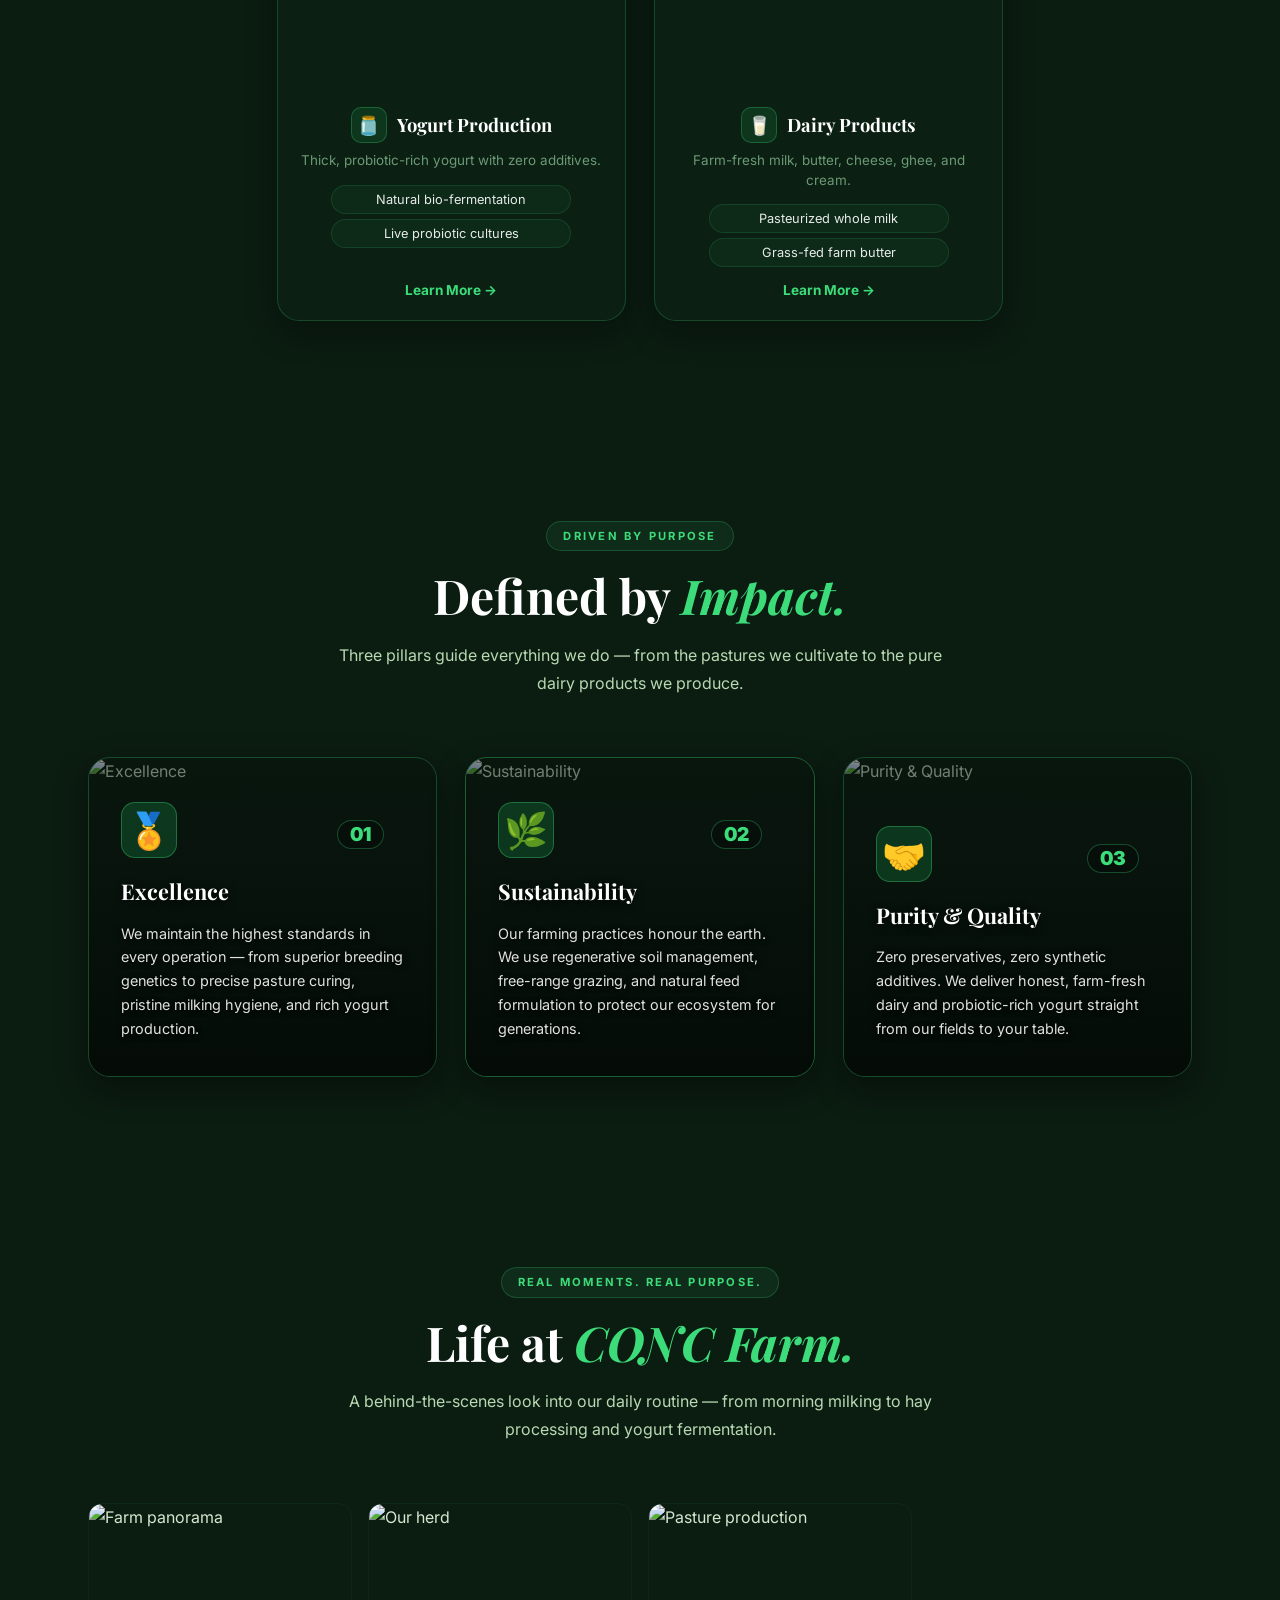
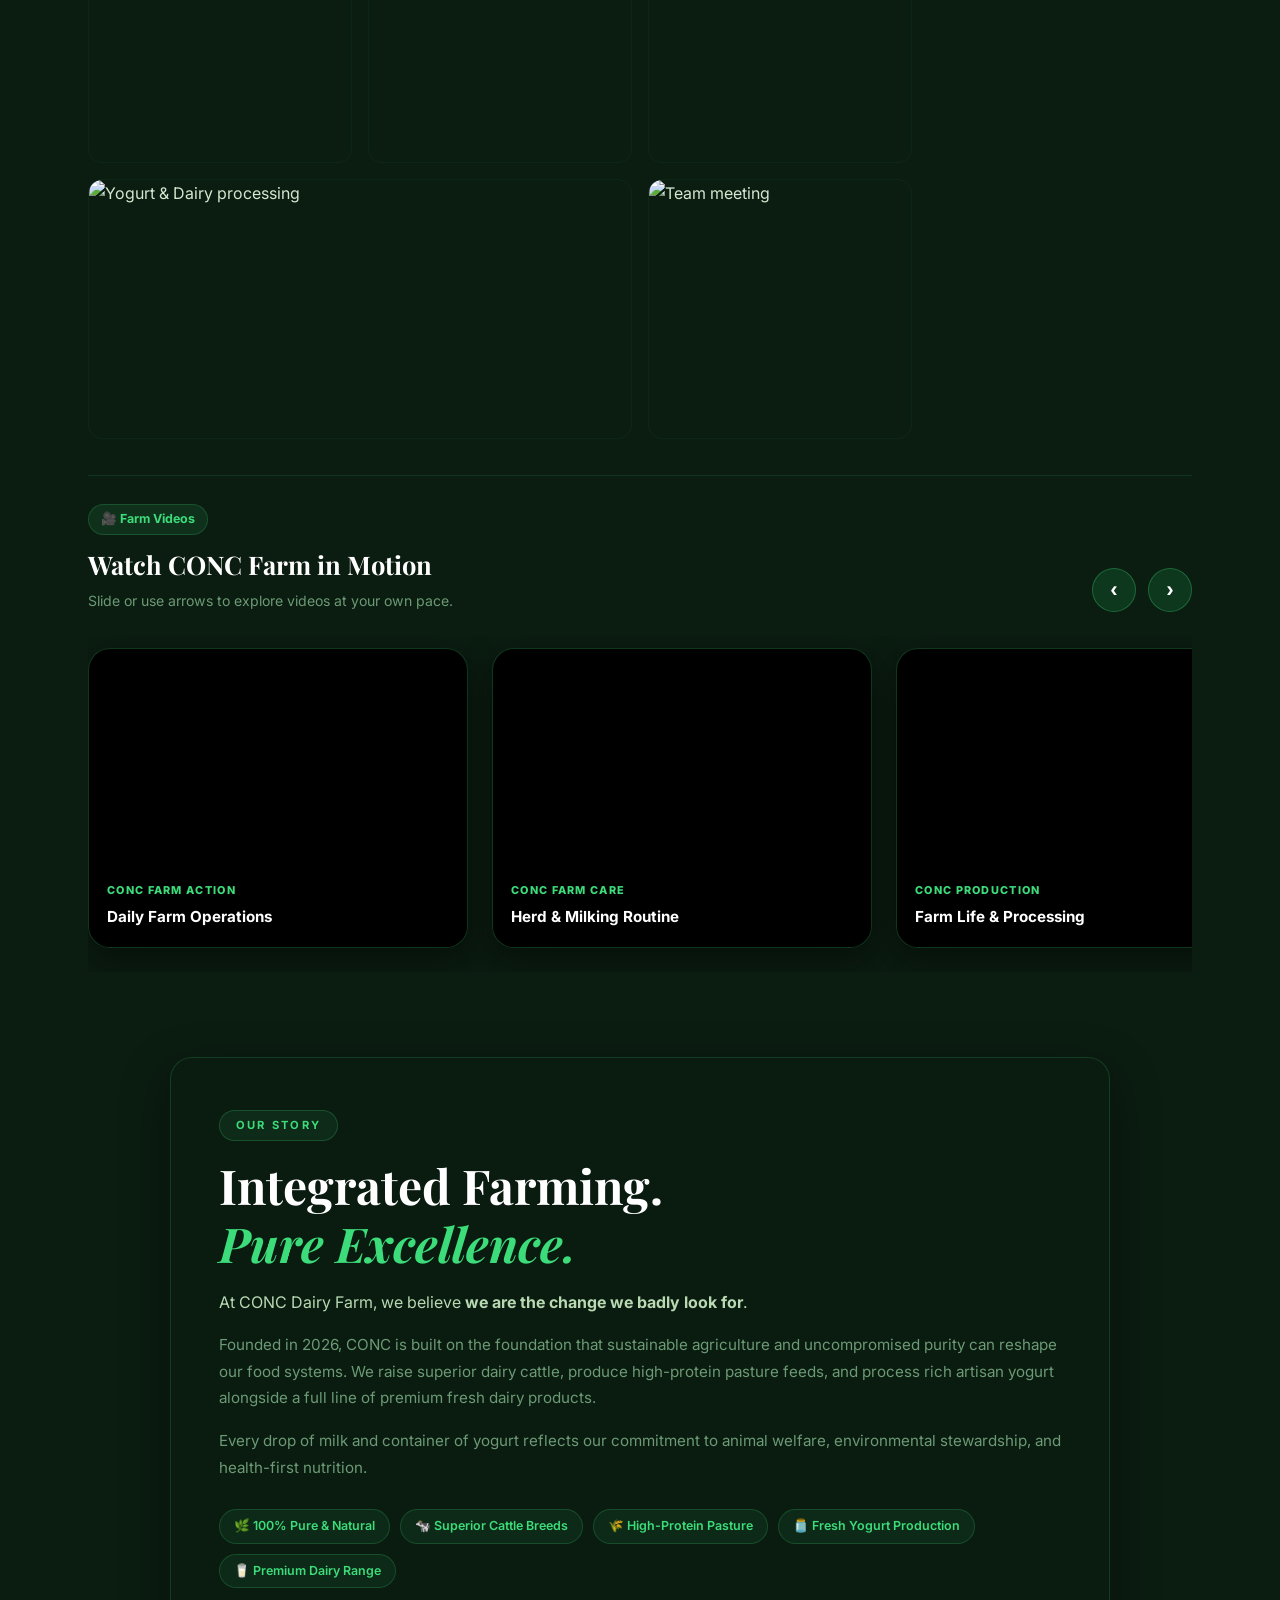
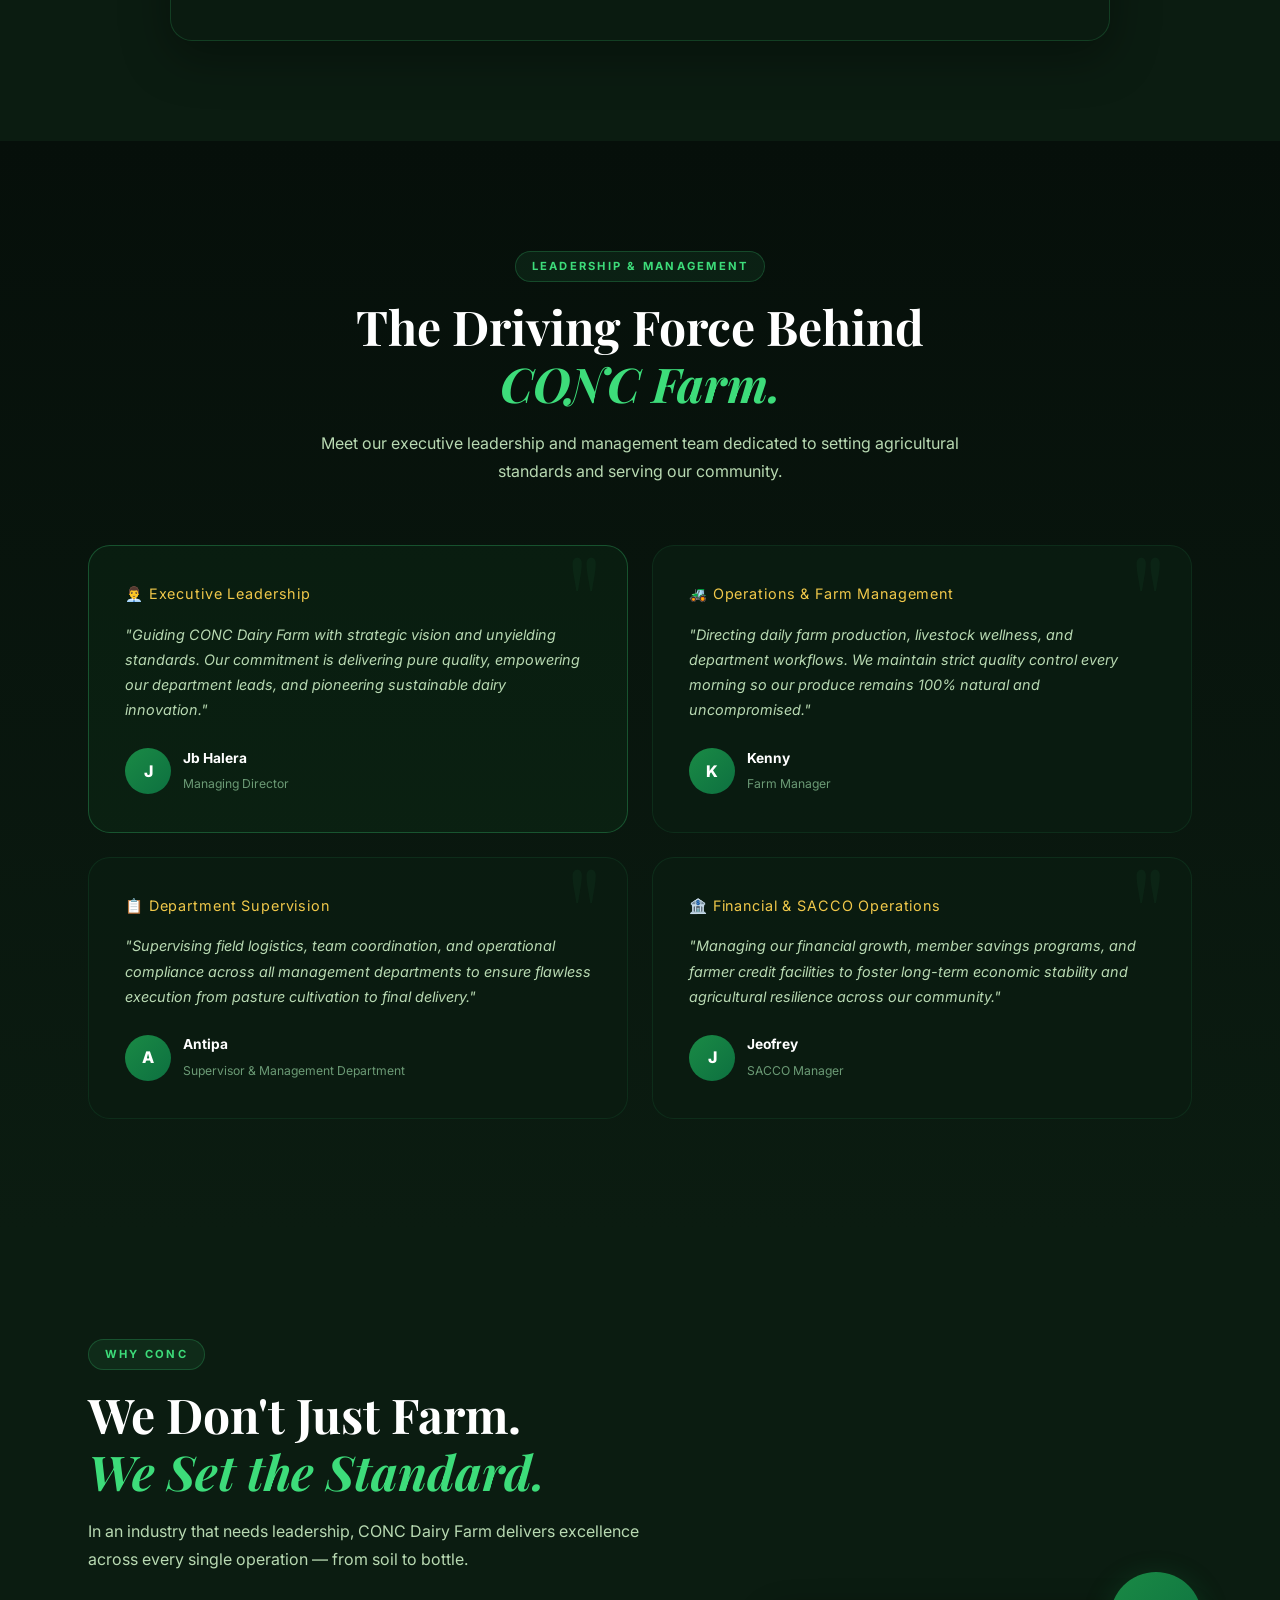
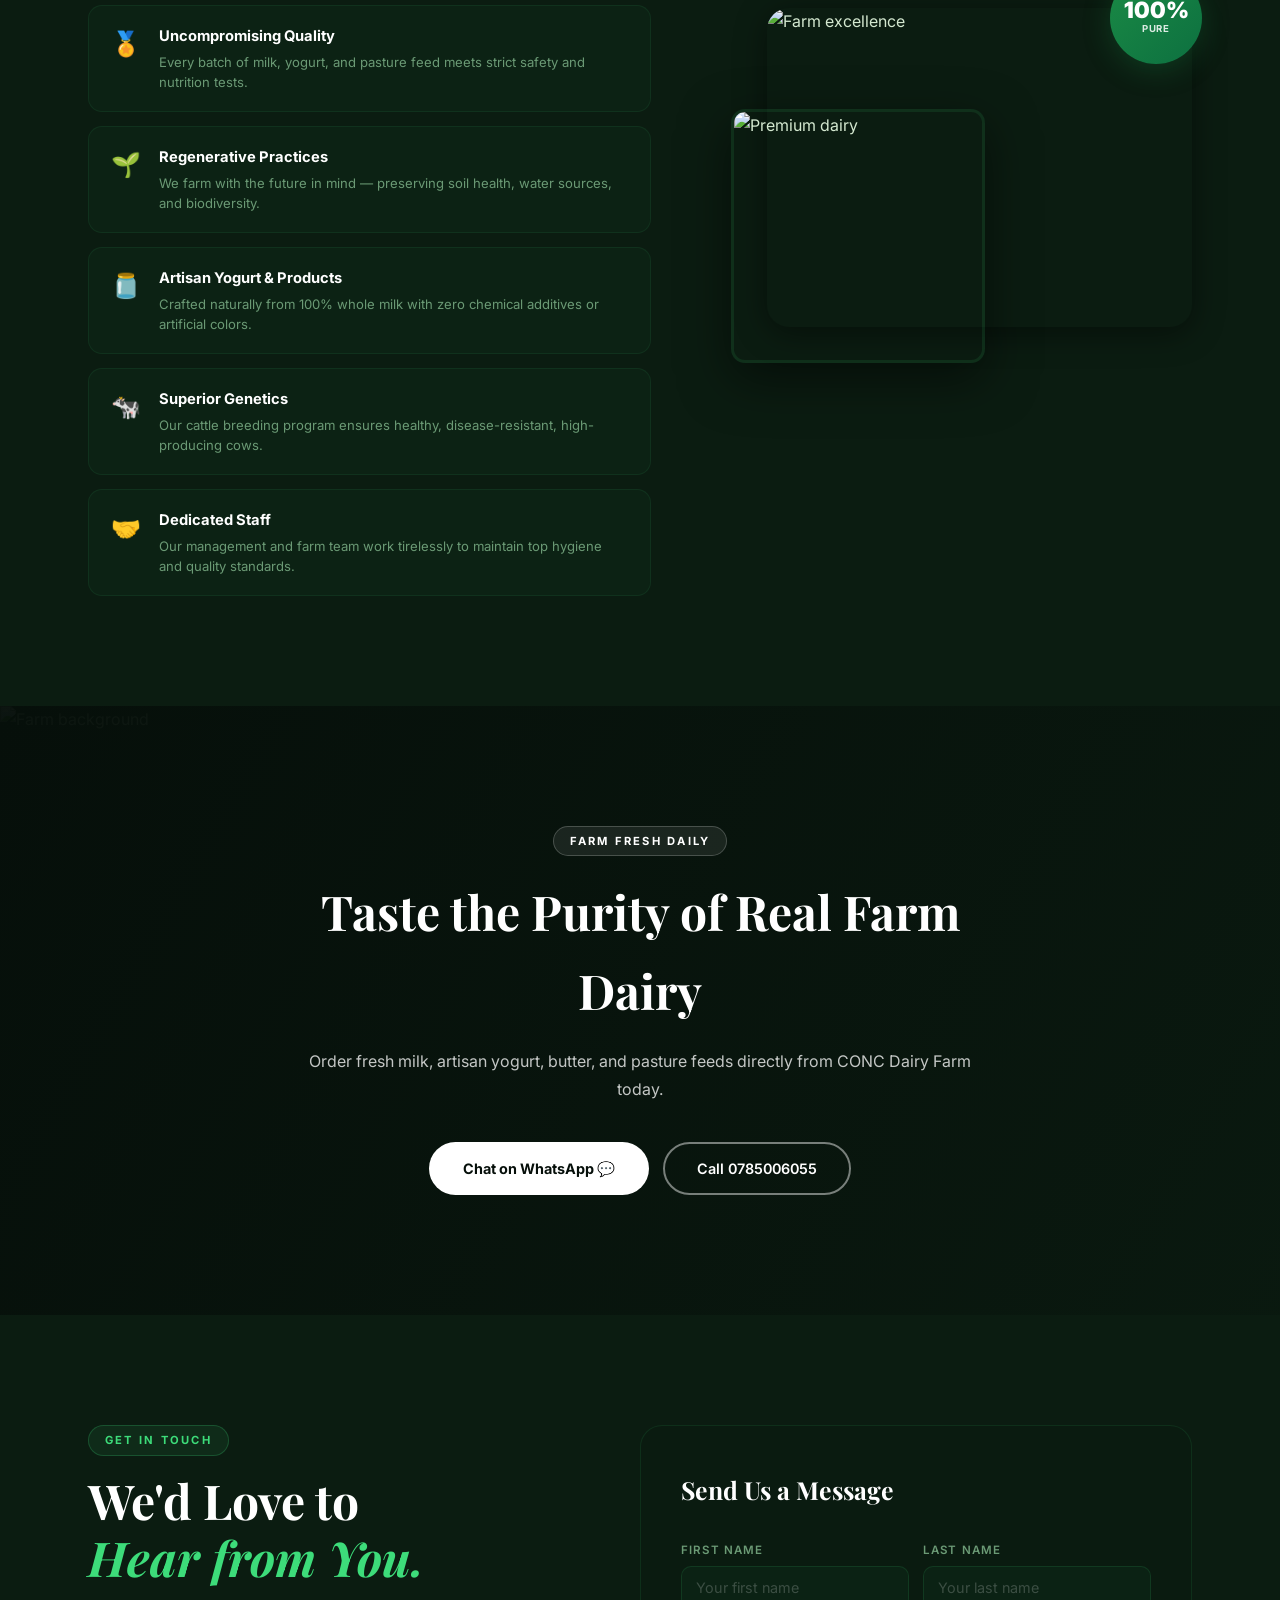
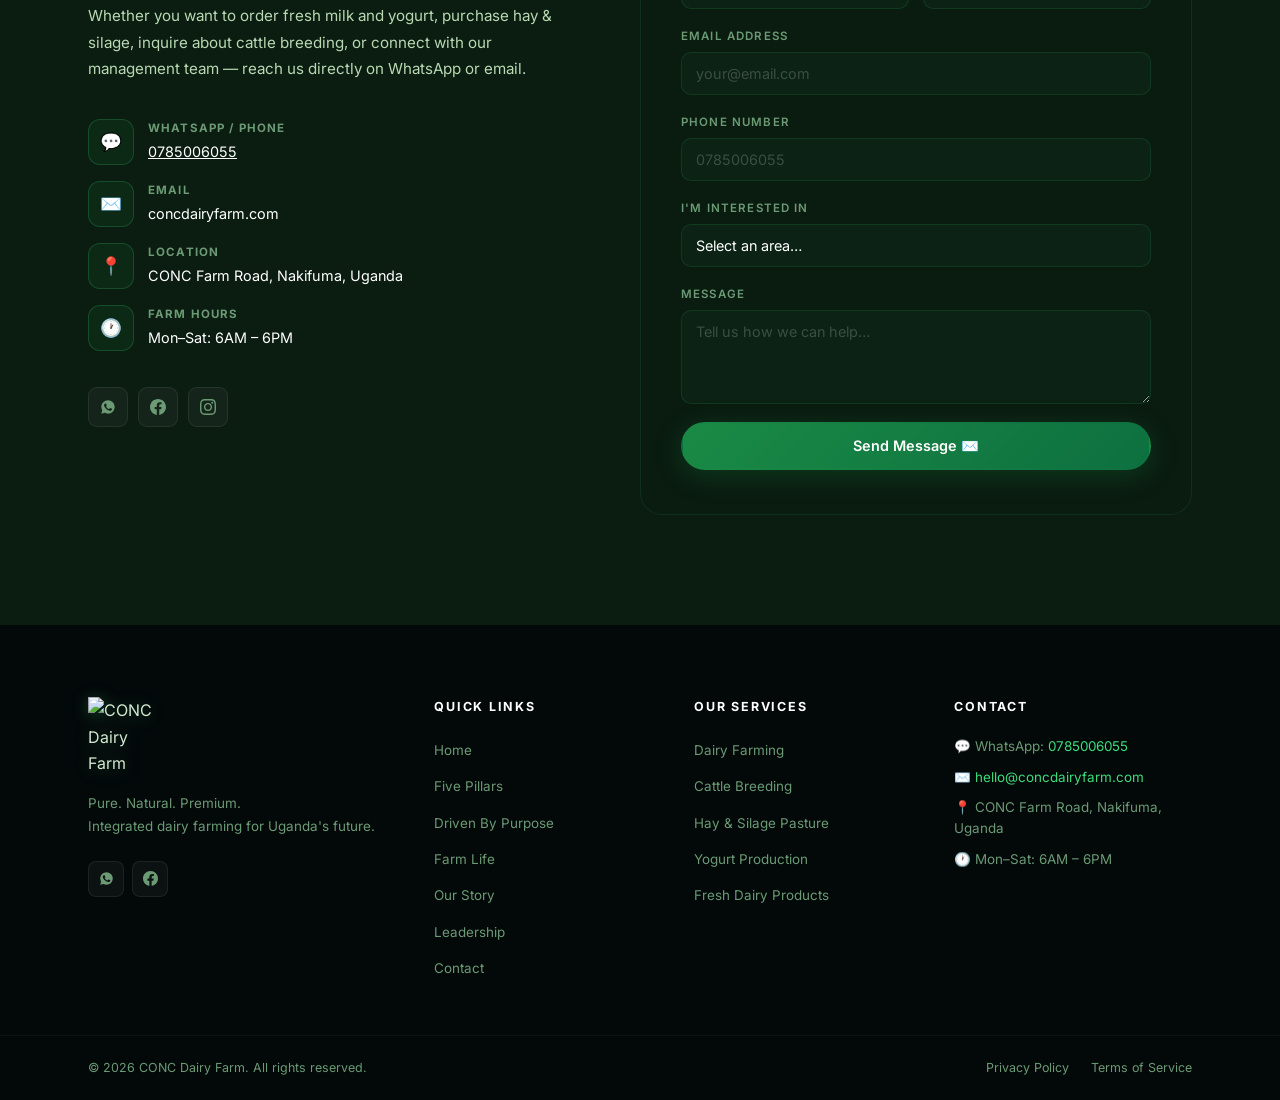
==== commit 501435ff: "feat: implement web manifest and update site favicon assets for improved branding and mobile support" ====
--- a/index.html
+++ b/index.html
@@ -25,14 +25,13 @@
   <meta name="twitter:description" content="Official website of CONC Dairy Farm. Integrated dairy farming, breeding, hay &amp; silage pasture, artisan yogurt, and fresh dairy products in Uganda." />
   <meta name="twitter:image" content="https://i.pinimg.com/1200x/4c/20/47/4c20474cfe87648e34e0ec321bacba11.jpg" />
 
-  <!-- Google Search Favicon Specifications (Square 1:1, multiple of 48px) -->
-  <link rel="icon" type="image/png" sizes="512x512" href="https://concdairyfarm.com/favicon.png" />
-  <link rel="icon" type="image/png" sizes="192x192" href="https://concdairyfarm.com/favicon.png" />
-  <link rel="icon" type="image/png" sizes="96x96" href="https://concdairyfarm.com/favicon.png" />
-  <link rel="icon" type="image/png" sizes="48x48" href="https://concdairyfarm.com/favicon.png" />
+  <!-- Google Search & Mobile Favicon Specifications -->
+  <link rel="manifest" href="https://concdairyfarm.com/site.webmanifest" />
   <link rel="icon" type="image/x-icon" href="https://concdairyfarm.com/favicon.ico" />
   <link rel="shortcut icon" type="image/x-icon" href="https://concdairyfarm.com/favicon.ico" />
-  <link rel="apple-touch-icon" sizes="180x180" href="https://concdairyfarm.com/favicon.png" />
+  <link rel="icon" type="image/png" sizes="48x48" href="https://concdairyfarm.com/favicon-48.png" />
+  <link rel="icon" type="image/png" sizes="192x192" href="https://concdairyfarm.com/favicon-192.png" />
+  <link rel="apple-touch-icon" sizes="180x180" href="https://concdairyfarm.com/apple-touch-icon.png" />
 
   <!-- Fonts & Styles -->
   <link rel="preconnect" href="https://fonts.googleapis.com" />
@@ -73,7 +72,7 @@
         "url": "https://concdairyfarm.com/",
         "logo": {
           "@type": "ImageObject",
-          "url": "https://concdairyfarm.com/favicon.png",
+          "url": "https://concdairyfarm.com/favicon-192.png",
           "width": 192,
           "height": 192
         },
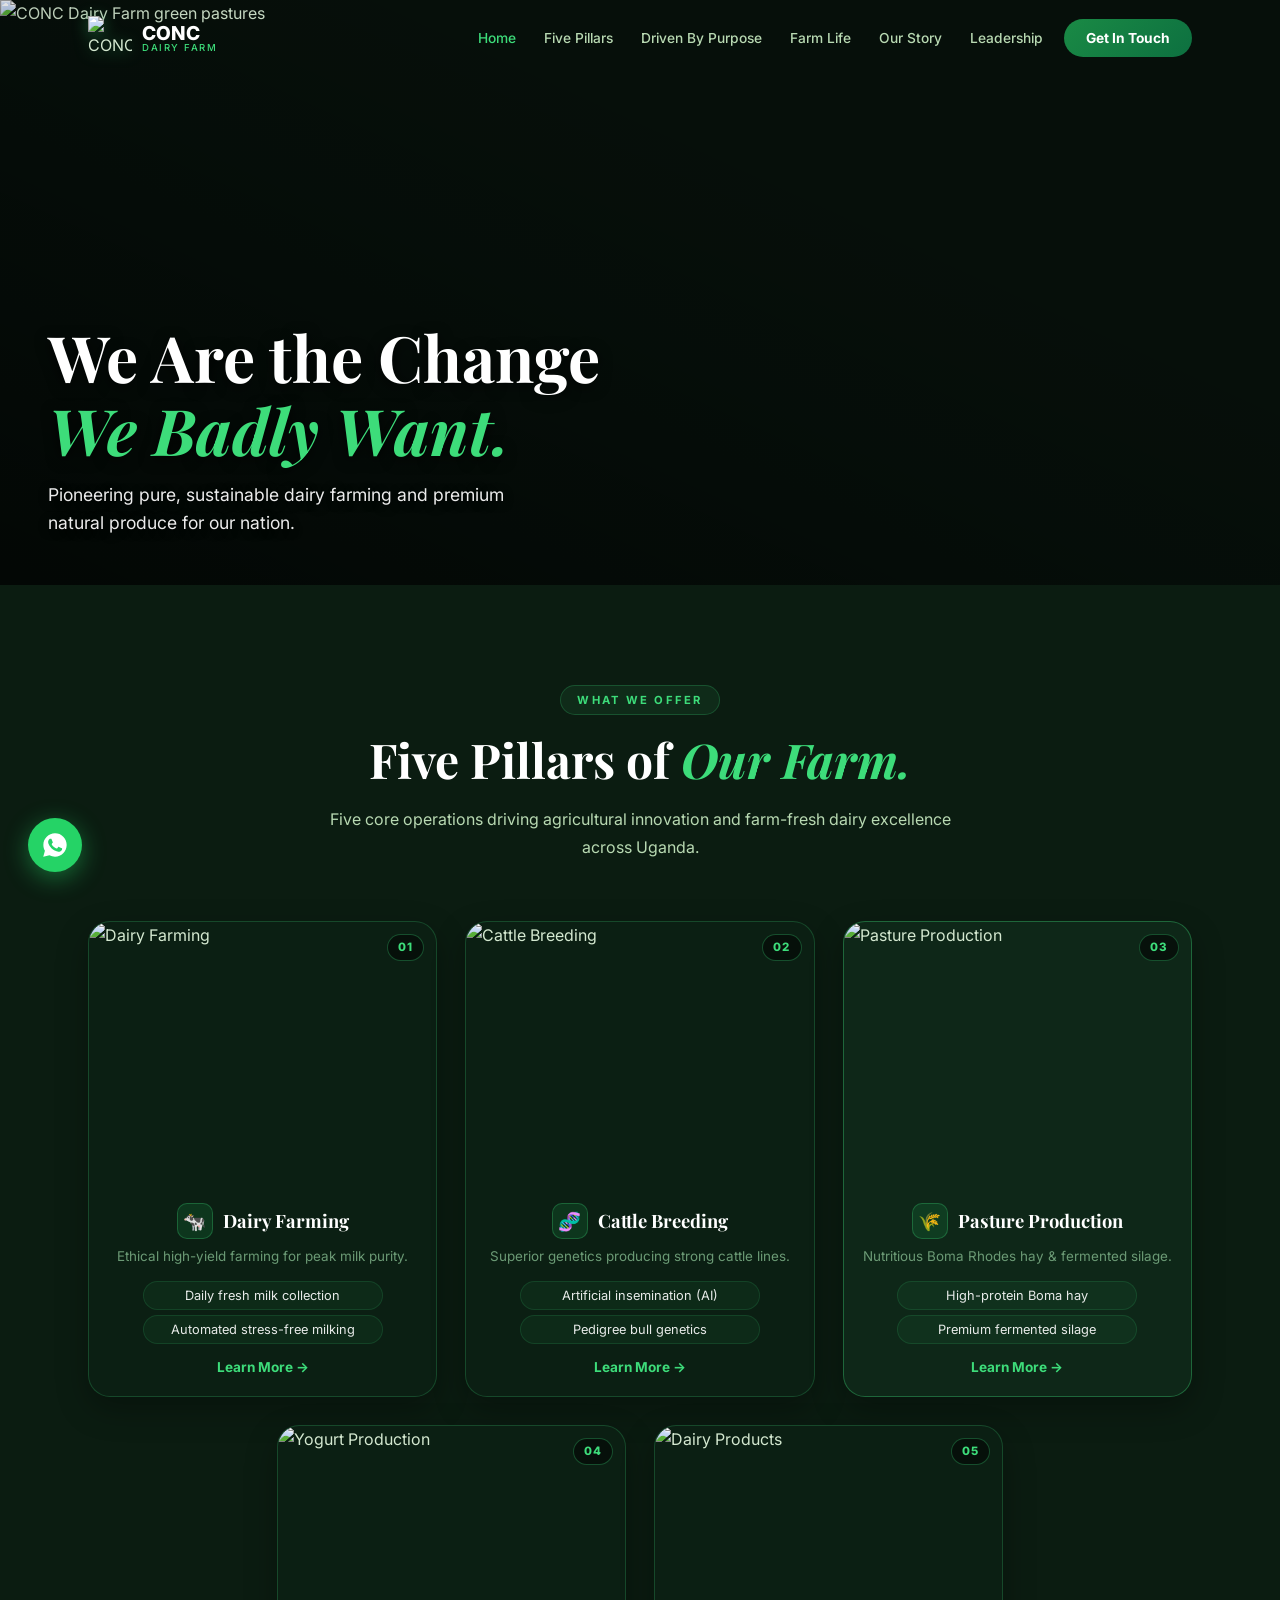
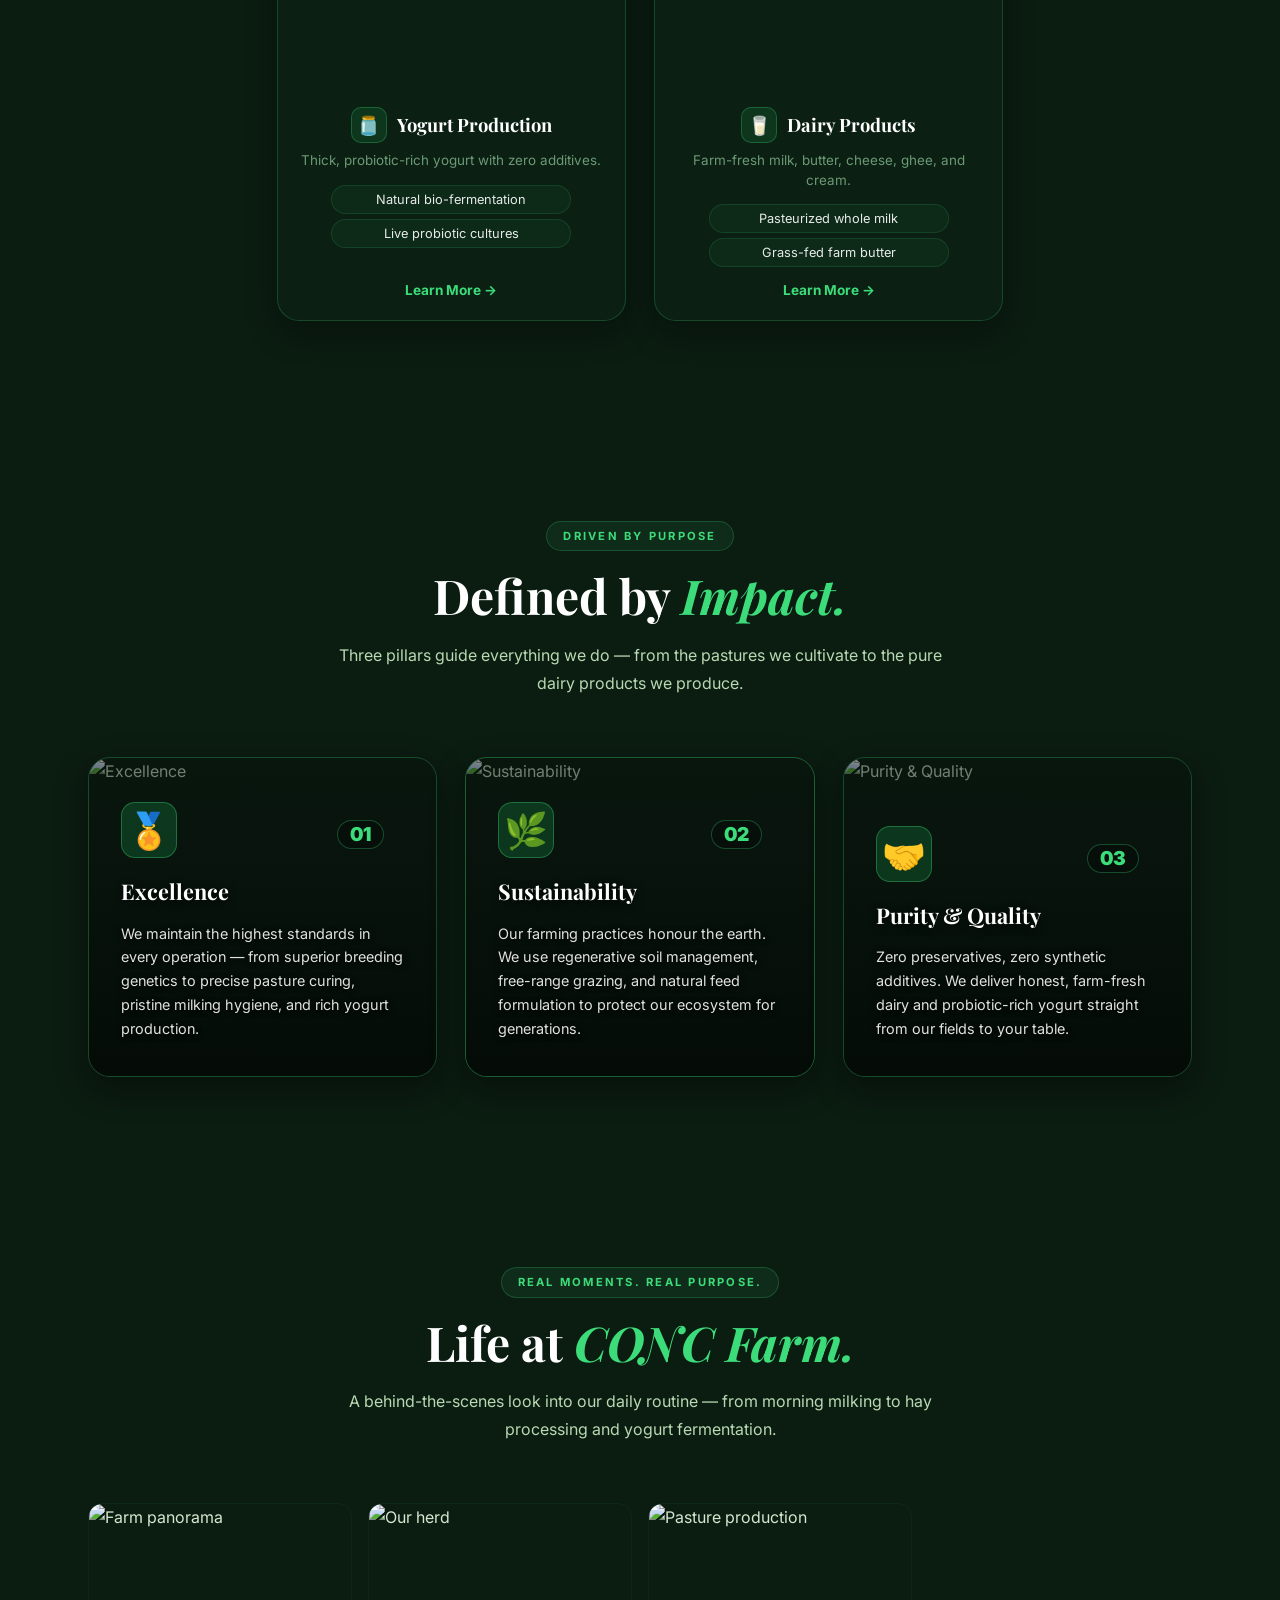
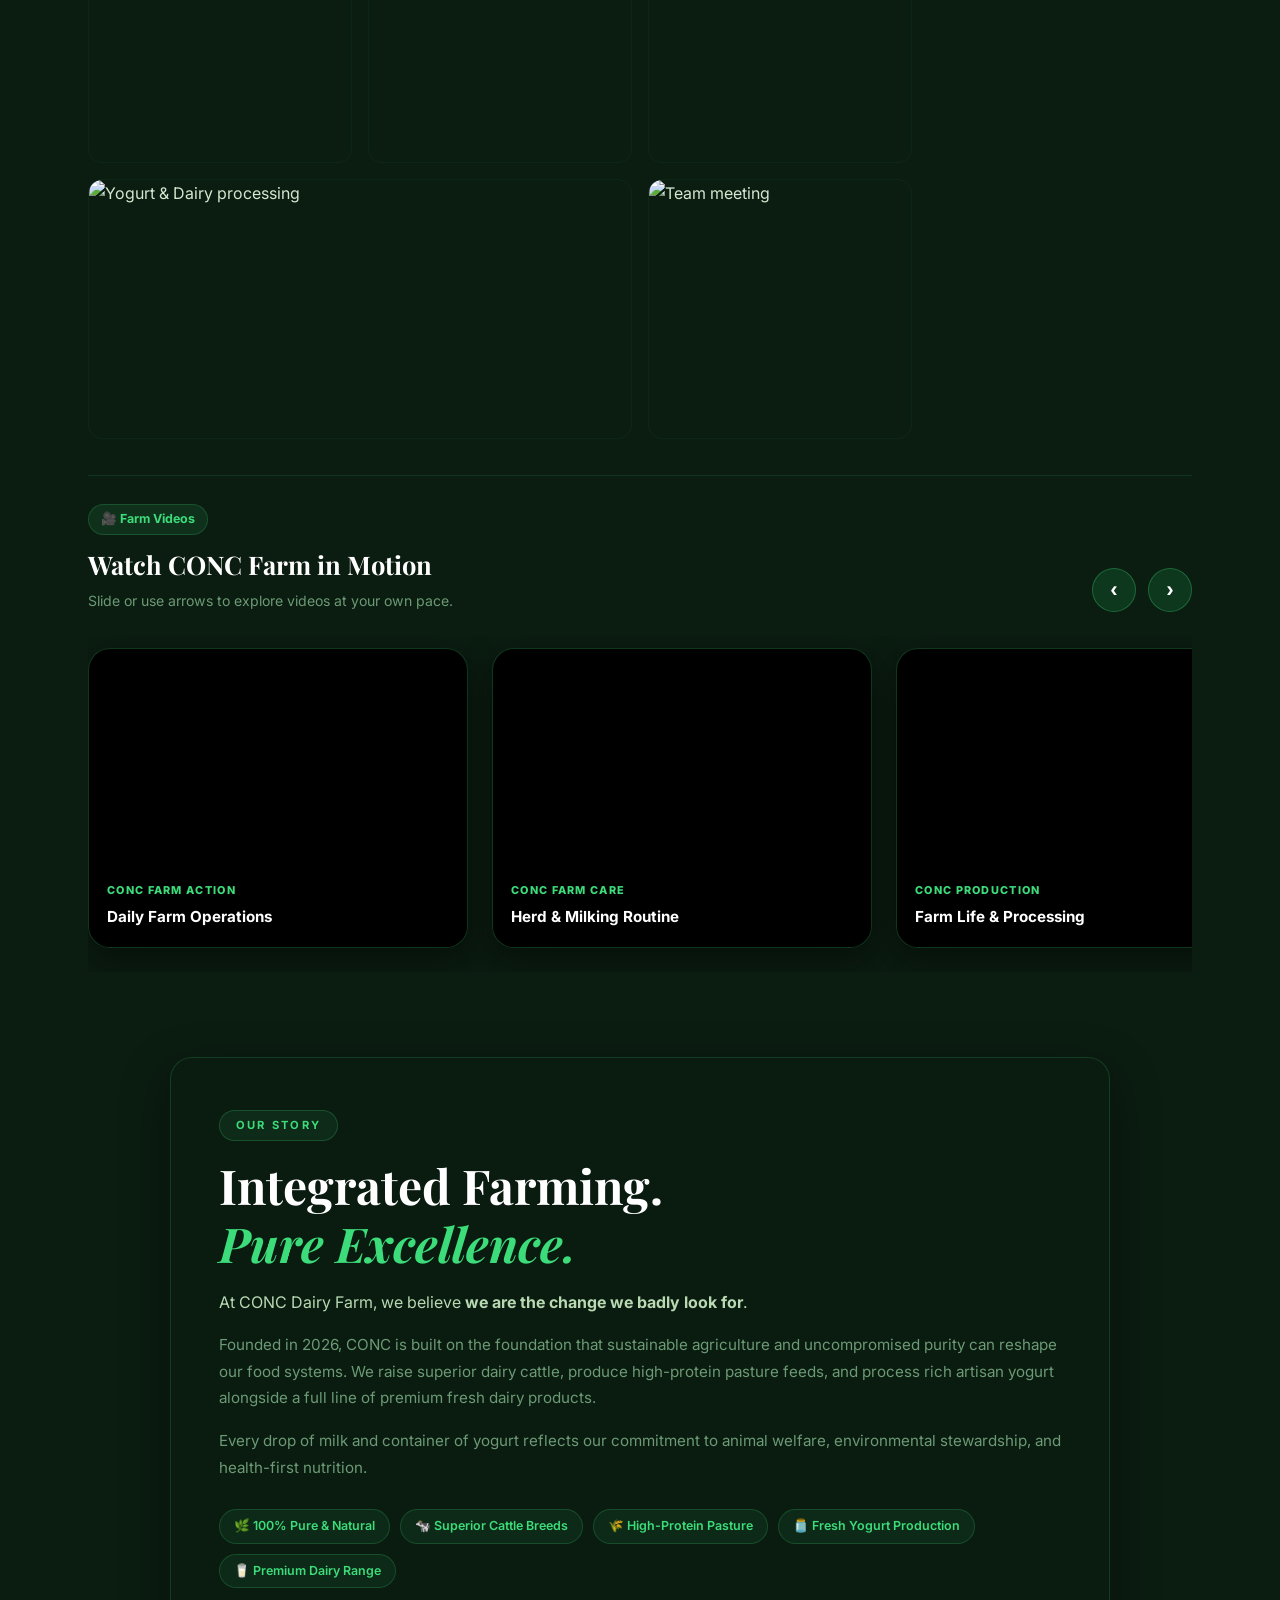
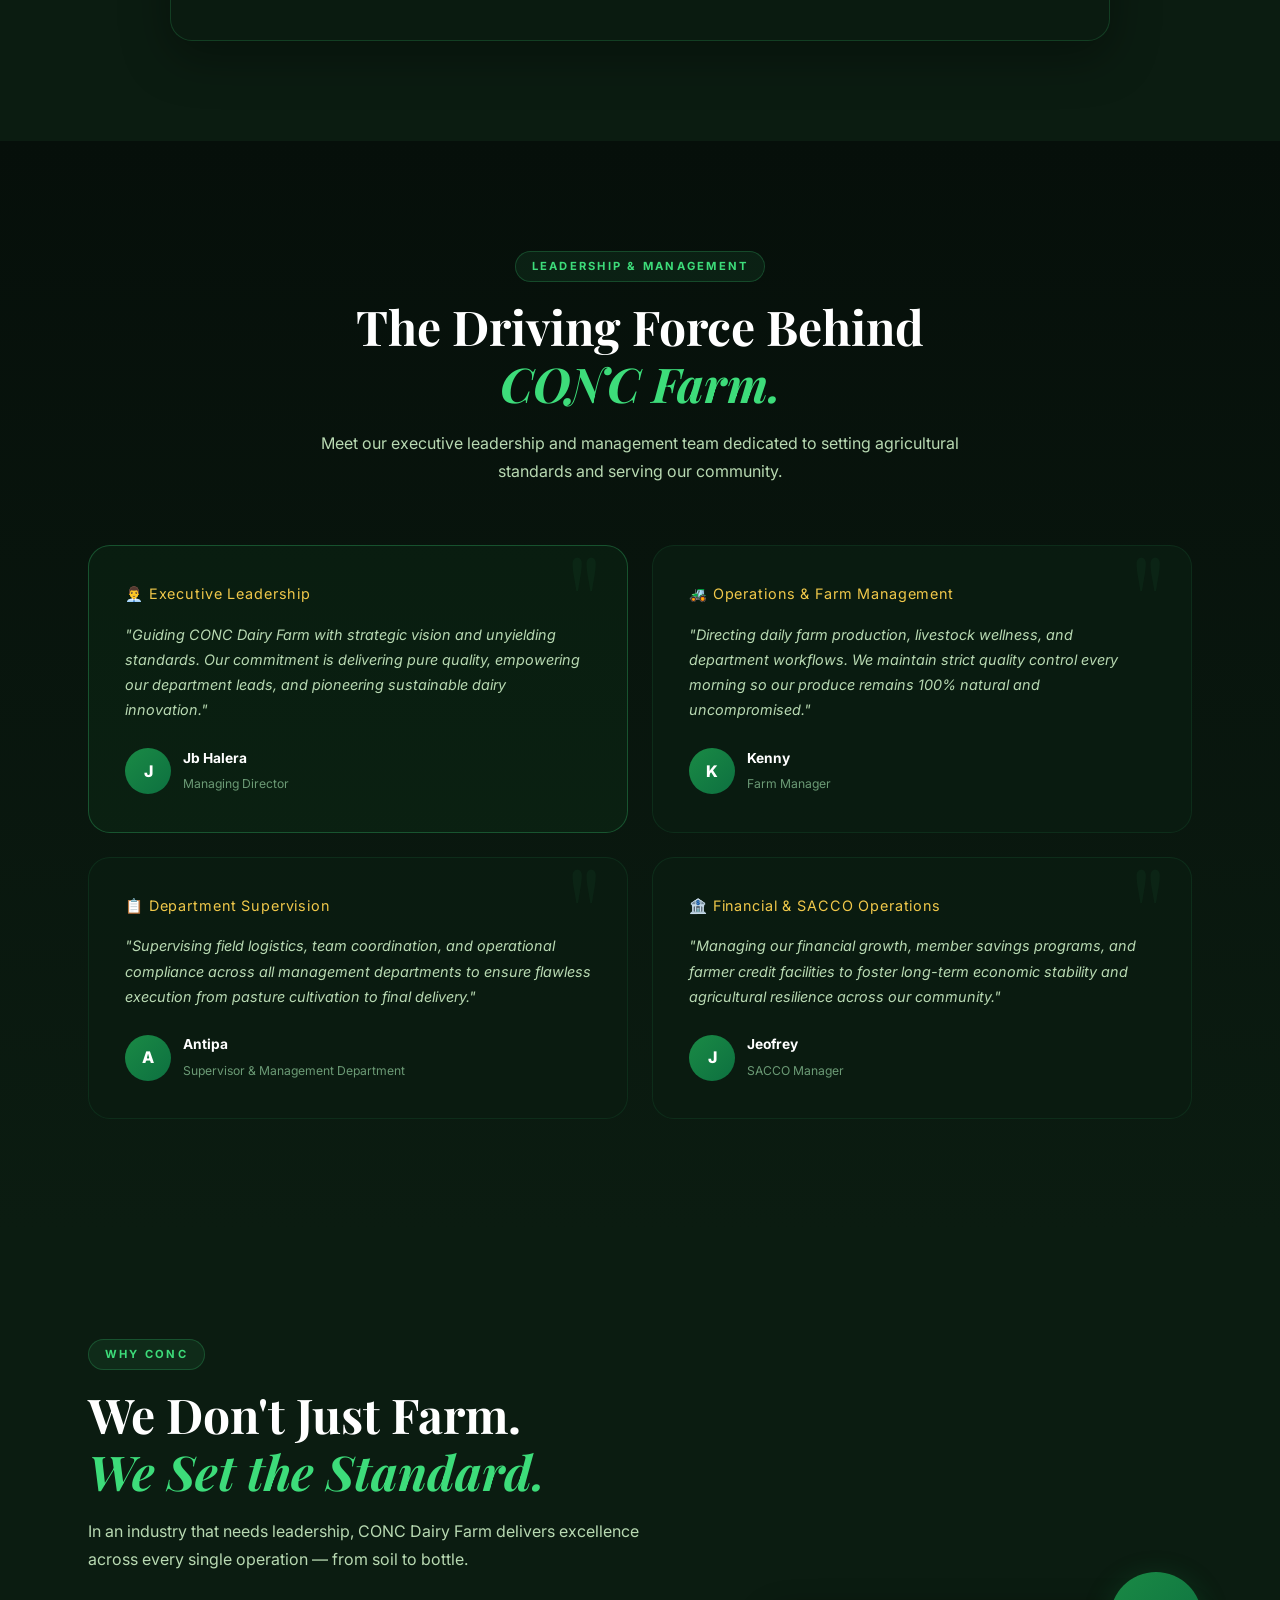
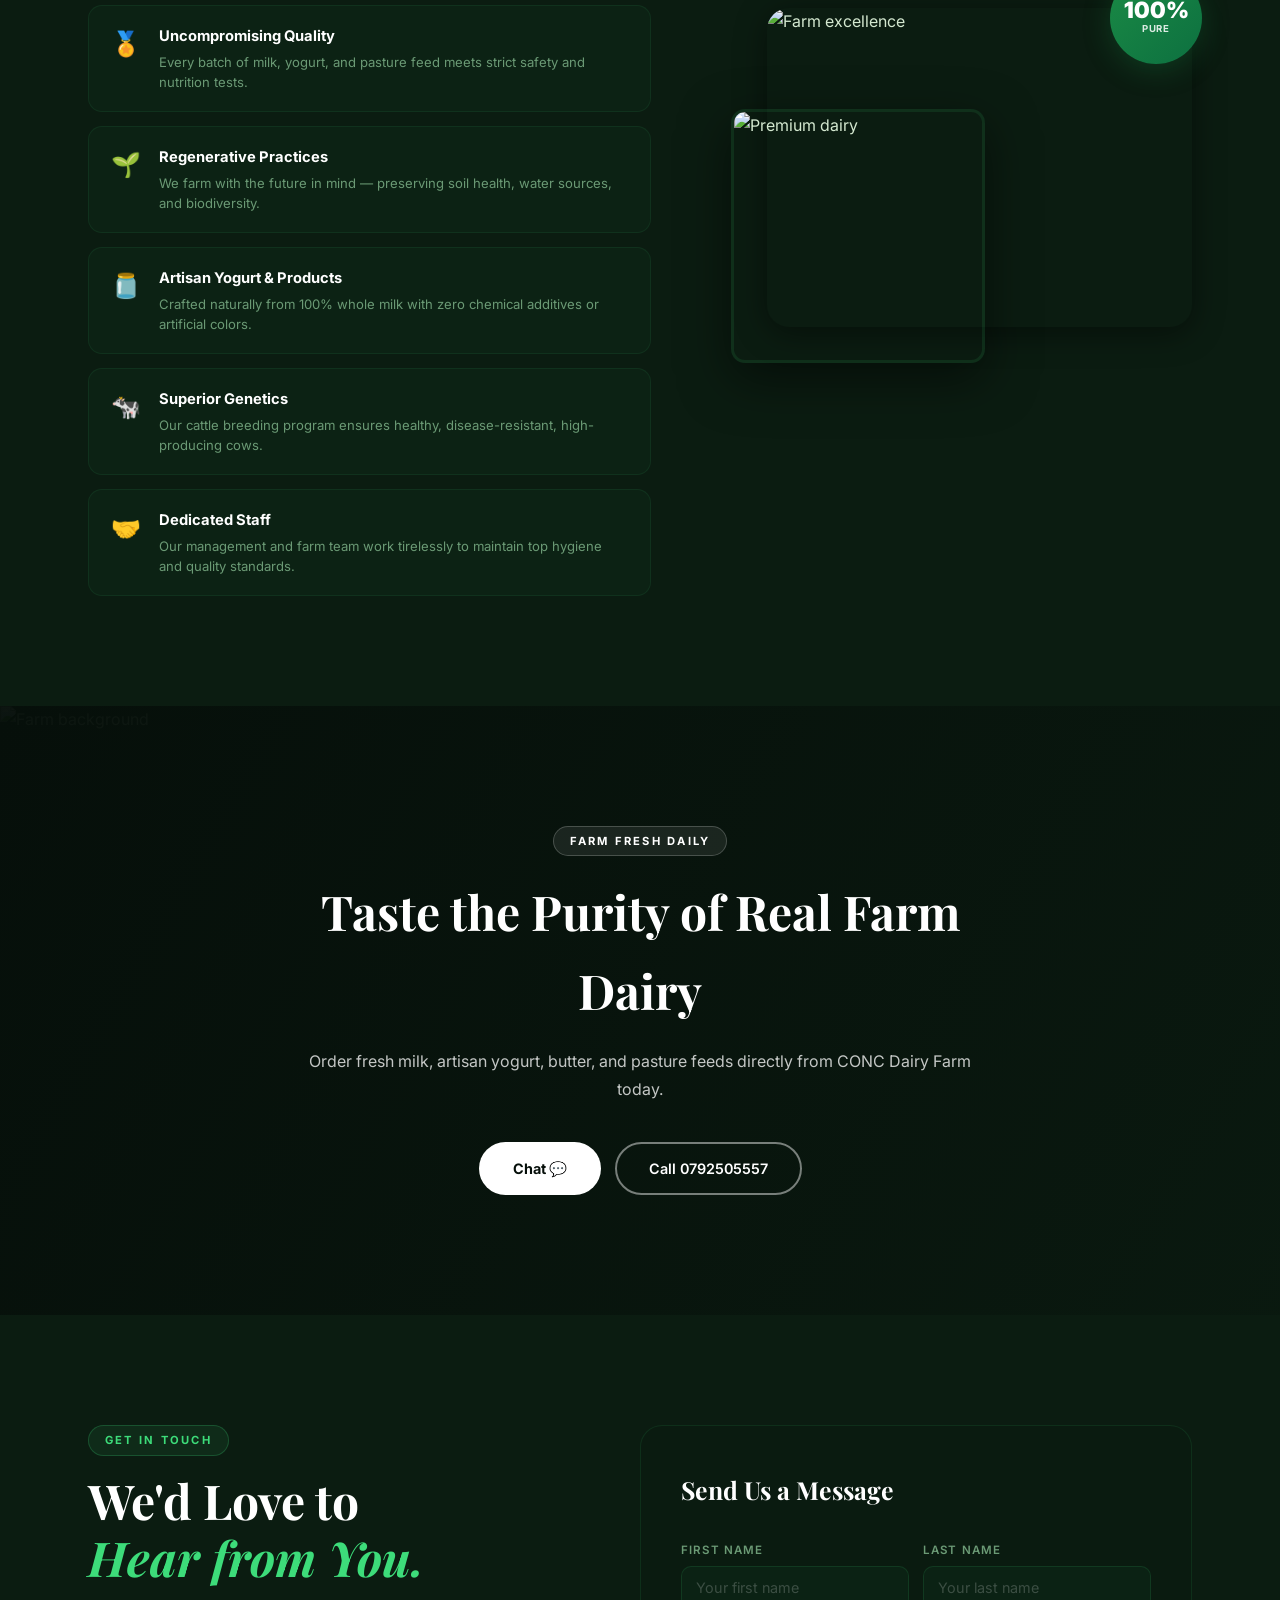
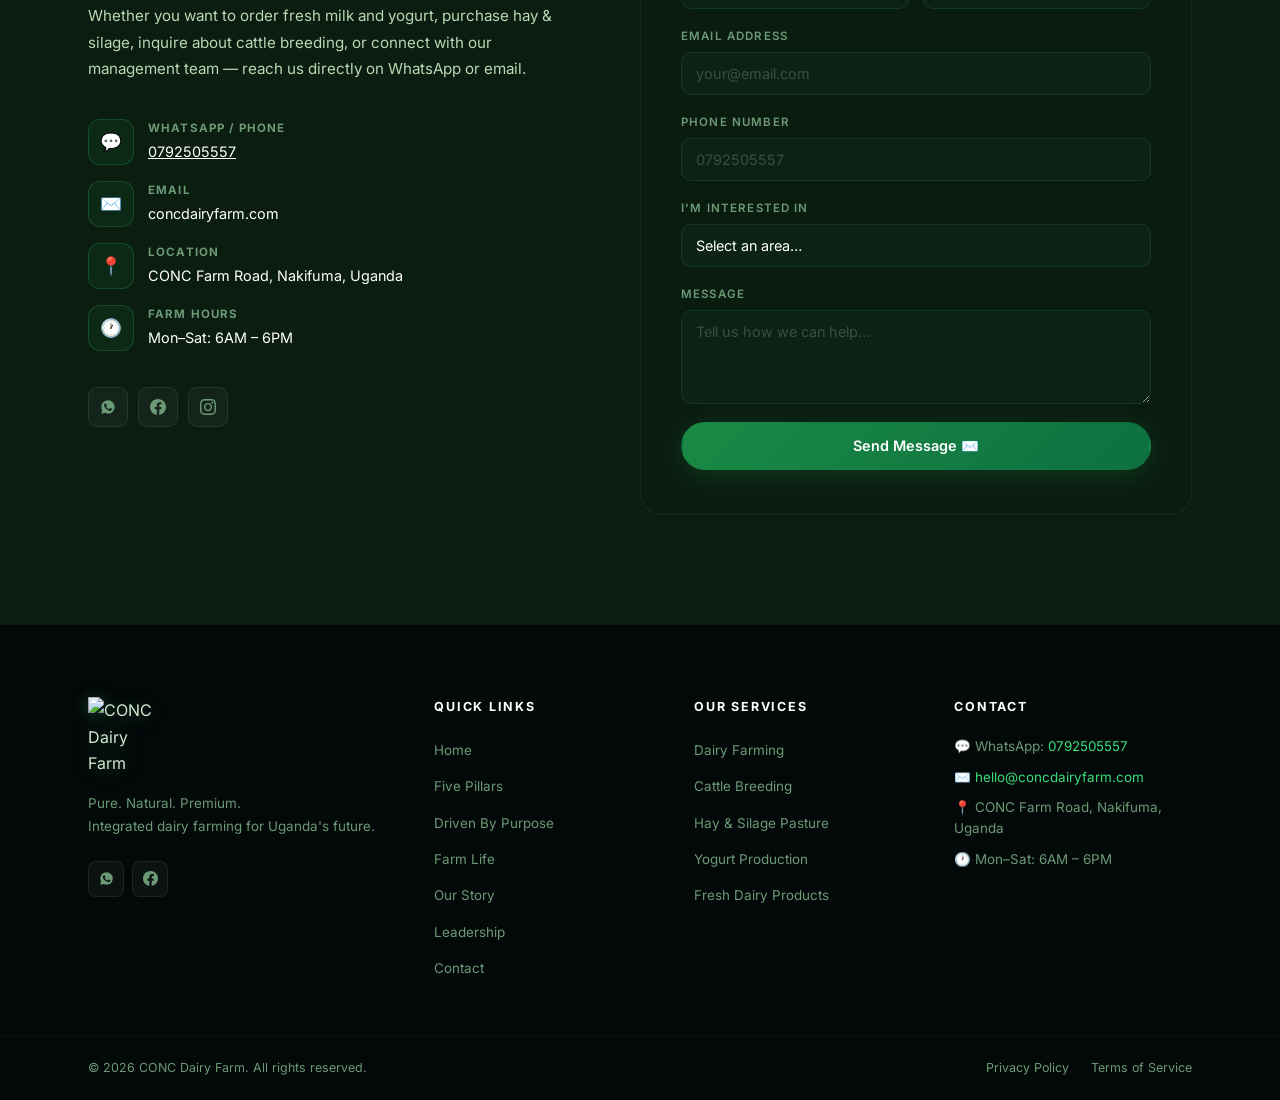
==== commit 61482565: "number chnage" ====
--- a/index.html
+++ b/index.html
@@ -15,7 +15,7 @@
   <meta property="og:url" content="https://concdairyfarm.com/" />
   <meta property="og:title" content="CONC Dairy Farm Uganda – Official Website" />
   <meta property="og:description" content="Official website of CONC Dairy Farm in Nakifuma, Uganda. Sustainable dairy farming, cattle breeding, pasture production, artisan yogurt, and fresh dairy products." />
-  <meta property="og:image" content="https://i.pinimg.com/1200x/4c/20/47/4c20474cfe87648e34e0ec321bacba11.jpg" />
+  <meta property="og:image" content="https://i.pinimg.com/1200x/3e/87/dd/3e87dd4a1946479f4a296e668f038e38.jpg" />
   <meta property="og:site_name" content="CONC Dairy Farm Official Website" />
   <meta property="og:locale" content="en_US" />
 
@@ -23,7 +23,7 @@
   <meta name="twitter:card" content="summary_large_image" />
   <meta name="twitter:title" content="CONC Dairy Farm Uganda – Official Website" />
   <meta name="twitter:description" content="Official website of CONC Dairy Farm. Integrated dairy farming, breeding, hay &amp; silage pasture, artisan yogurt, and fresh dairy products in Uganda." />
-  <meta name="twitter:image" content="https://i.pinimg.com/1200x/4c/20/47/4c20474cfe87648e34e0ec321bacba11.jpg" />
+  <meta name="twitter:image" content="https://i.pinimg.com/1200x/3e/87/dd/3e87dd4a1946479f4a296e668f038e38.jpg" />
 
   <!-- Google Search & Mobile Favicon Specifications -->
   <link rel="manifest" href="https://concdairyfarm.com/site.webmanifest" />
@@ -77,7 +77,7 @@
           "height": 192
         },
         "image": [
-          "https://i.pinimg.com/1200x/4c/20/47/4c20474cfe87648e34e0ec321bacba11.jpg",
+          "https://i.pinimg.com/1200x/3e/87/dd/3e87dd4a1946479f4a296e668f038e38.jpg",
           "https://i.pinimg.com/1200x/37/69/eb/3769eb4de21694bea4da4c54123359ff.jpg",
           "https://i.pinimg.com/736x/65/21/c0/6521c05c369041906648e9a3425e6ad6.jpg"
         ],
@@ -173,7 +173,7 @@
         },
         "primaryImageOfPage": {
           "@type": "ImageObject",
-          "url": "https://i.pinimg.com/1200x/4c/20/47/4c20474cfe87648e34e0ec321bacba11.jpg"
+          "url": "https://i.pinimg.com/1200x/3e/87/dd/3e87dd4a1946479f4a296e668f038e38.jpg"
         }
       }
     ]
@@ -215,7 +215,7 @@
         "name": "How can I contact CONC Dairy Farm?",
         "acceptedAnswer": {
           "@type": "Answer",
-          "text": "You can contact CONC Dairy Farm via WhatsApp at +256785006055, by calling 0785006055, or by emailing hello@concdairyfarm.com. You can also visit the official website at concdairyfarm.com."
+          "text": "You can contact CONC Dairy Farm via WhatsApp at +256792505557, by calling 0792505557, or by emailing hello@concdairyfarm.com. You can also visit the official website at concdairyfarm.com."
         }
       },
       {
@@ -323,7 +323,7 @@
        HERO – Single Clear Image
        ====================================================== -->
   <section class="hero" id="home">
-    <img class="c-img" src="https://i.pinimg.com/1200x/4c/20/47/4c20474cfe87648e34e0ec321bacba11.jpg" alt="CONC Dairy Farm green pastures" />
+    <img class="c-img" src="https://i.pinimg.com/1200x/3e/87/dd/3e87dd4a1946479f4a296e668f038e38.jpg" alt="CONC Dairy Farm green pastures" />
     <div class="c-overlay"></div>
     <div class="c-content">
       <h1 class="c-title">We Are the Change<br /><em>We Badly Want.</em></h1>
@@ -751,8 +751,8 @@
         <h2 class="cta-title">Taste the Purity of Real Farm Dairy</h2>
         <p class="cta-sub">Order fresh milk, artisan yogurt, butter, and pasture feeds directly from CONC Dairy Farm today.</p>
         <div class="cta-btns">
-          <a href="https://wa.me/256785006055?text=Hello%20CONC%20Dairy%20Farm,%20I%20would%20like%20to%20make%20an%20inquiry." target="_blank" rel="noopener" class="btn btn-white" id="cta-join">Chat on WhatsApp 💬</a>
-          <a href="tel:0785006055" class="btn btn-outline-w" id="cta-call">Call 0785006055</a>
+          <a href="https://wa.me/256792505557?text=Hello%20CONC%20Dairy%20Farm,%20I%20would%20like%20to%20make%20an%20inquiry." target="_blank" rel="noopener" class="btn btn-white" id="cta-join">Chat 💬</a>
+          <a href="tel:0792505557" class="btn btn-outline-w" id="cta-call">Call 0792505557</a>
         </div>
       </div>
     </div>
@@ -774,7 +774,7 @@
               <div class="c-ico">💬</div>
               <div class="c-ico-txt">
                 <strong>WhatsApp / Phone</strong>
-                <span><a href="https://wa.me/256785006055?text=Hello%20CONC%20Dairy%20Farm" target="_blank" rel="noopener" style="color:#fff;text-decoration:underline;">0785006055</a></span>
+                <span><a href="https://wa.me/256792505557?text=Hello%20CONC%20Dairy%20Farm" target="_blank" rel="noopener" style="color:#fff;text-decoration:underline;">0792505557</a></span>
               </div>
             </div>
             <div class="c-detail" id="cd-email">
@@ -825,7 +825,7 @@
             </div>
             <div class="f-group">
               <label for="phone">Phone Number</label>
-              <input type="tel" id="phone" name="phone" placeholder="0785006055" />
+              <input type="tel" id="phone" name="phone" placeholder="0792505557" />
             </div>
             <div class="f-group">
               <label for="subject">I'm Interested In</label>
@@ -896,7 +896,7 @@
           <div class="f-col">
             <h4>Contact</h4>
             <ul class="plain">
-              <li>💬 WhatsApp: <a href="https://wa.me/256785006055?text=Hello%20CONC%20Dairy%20Farm" target="_blank" rel="noopener" style="color:var(--green-glow);">0785006055</a></li>
+              <li>💬 WhatsApp: <a href="https://wa.me/256792505557?text=Hello%20CONC%20Dairy%20Farm" target="_blank" rel="noopener" style="color:var(--green-glow);">0792505557</a></li>
               <li>✉️ <a href="mailto:hello@concdairyfarm.com" style="color:var(--green-glow);">hello@concdairyfarm.com</a></li>
               <li>📍 CONC Farm Road, Nakifuma, Uganda</li>
               <li>🕐 Mon–Sat: 6AM – 6PM</li>
